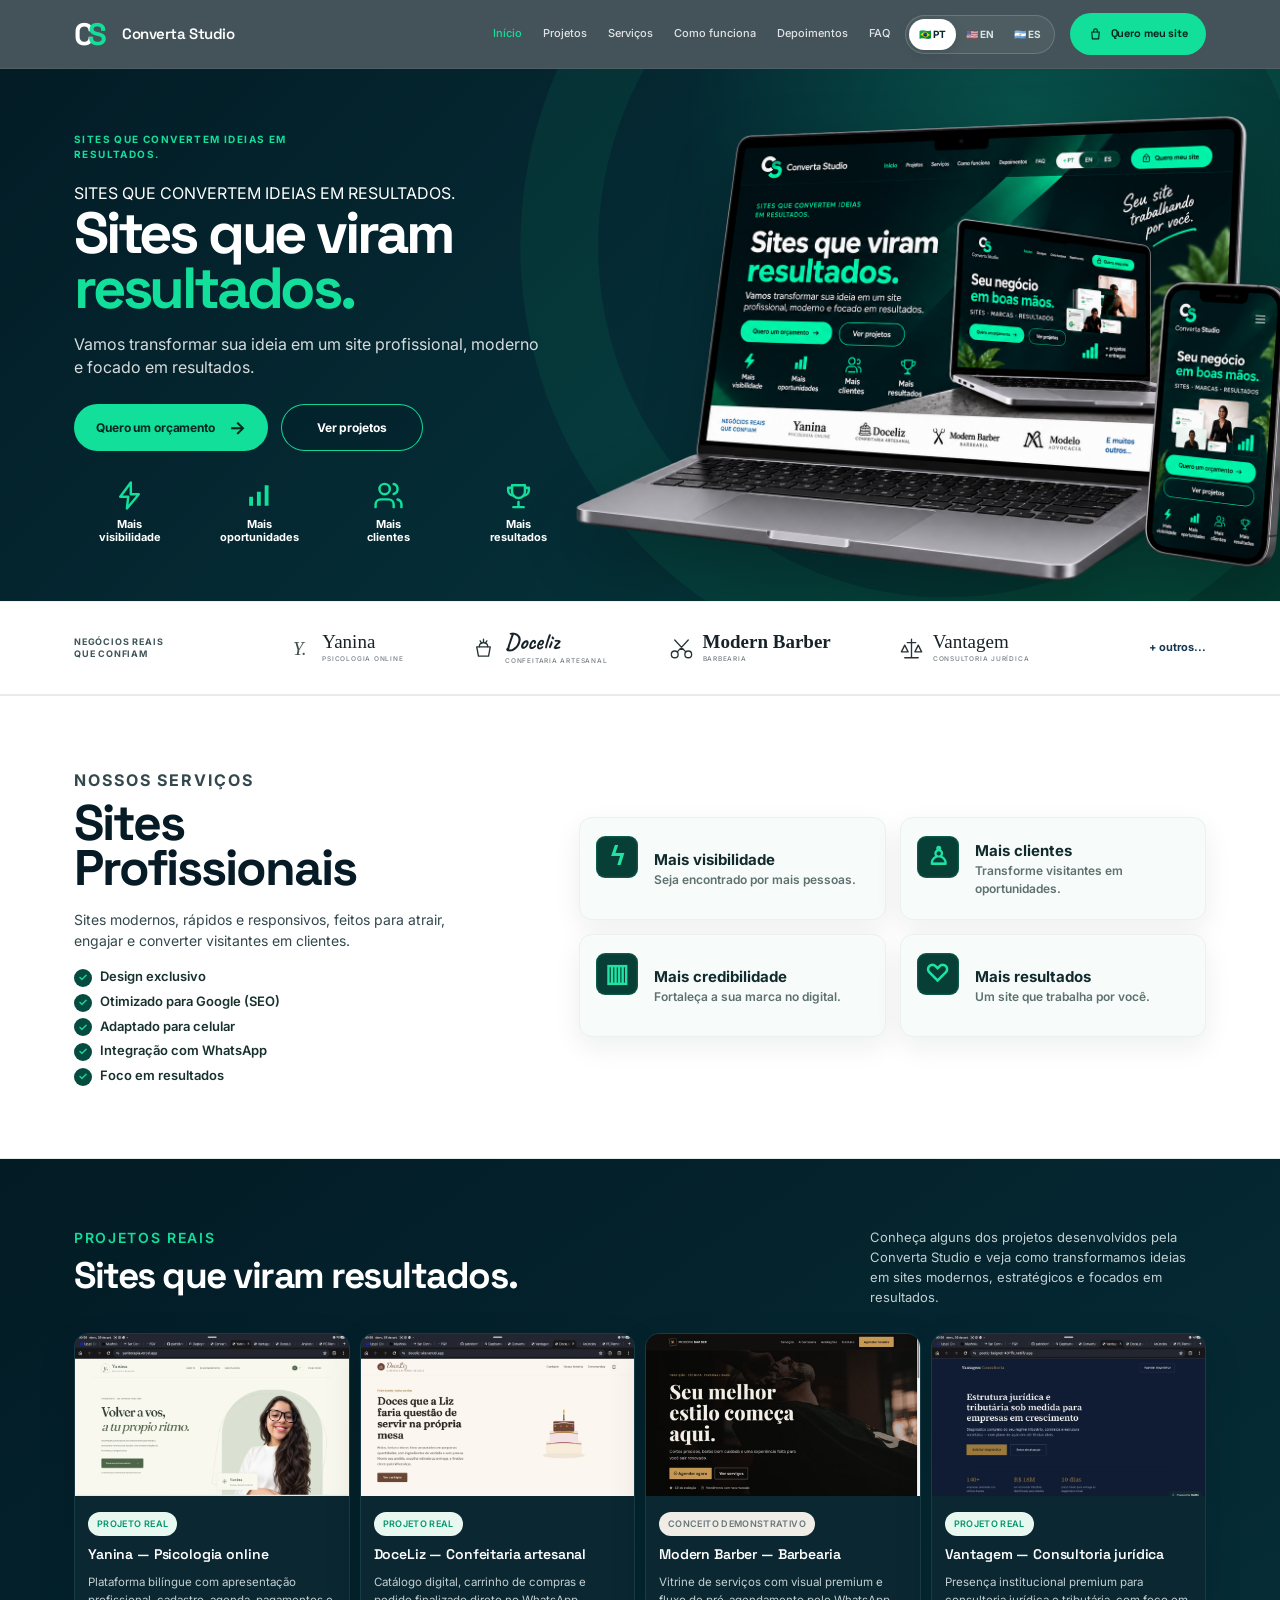
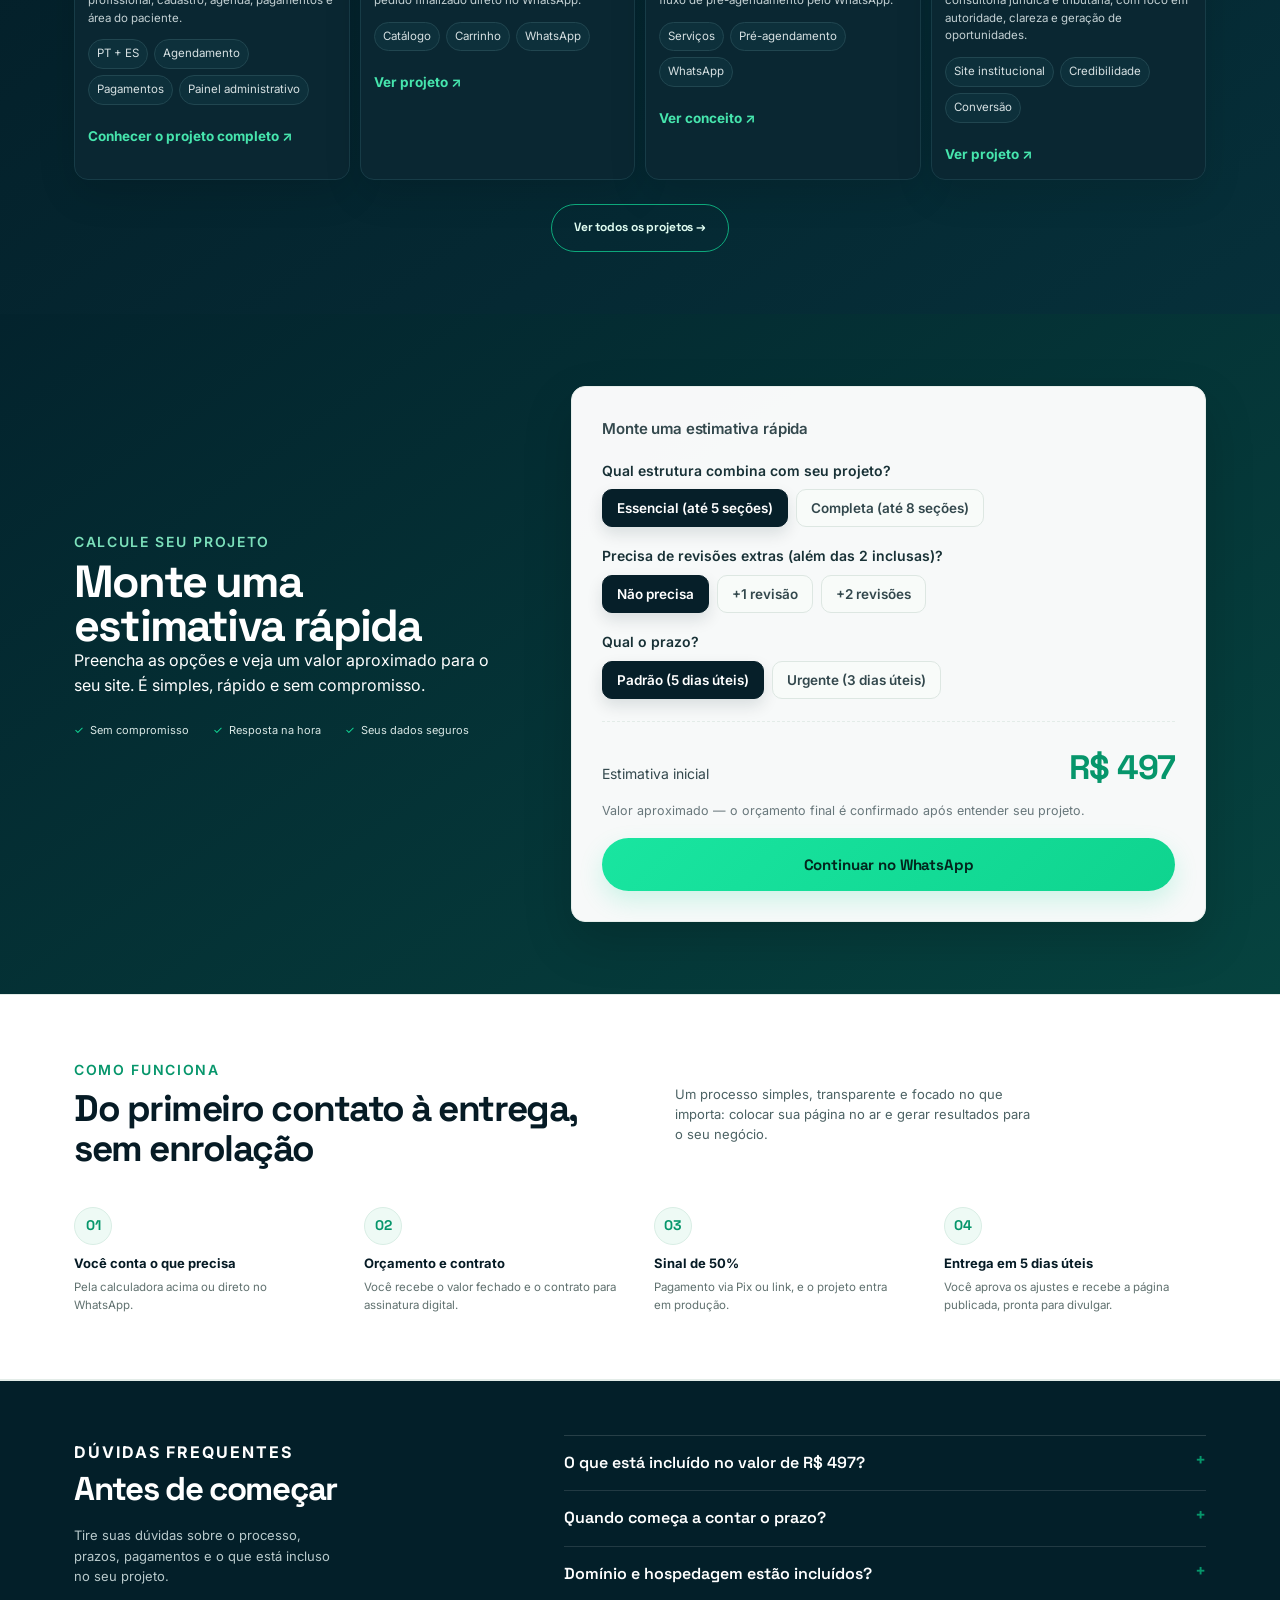
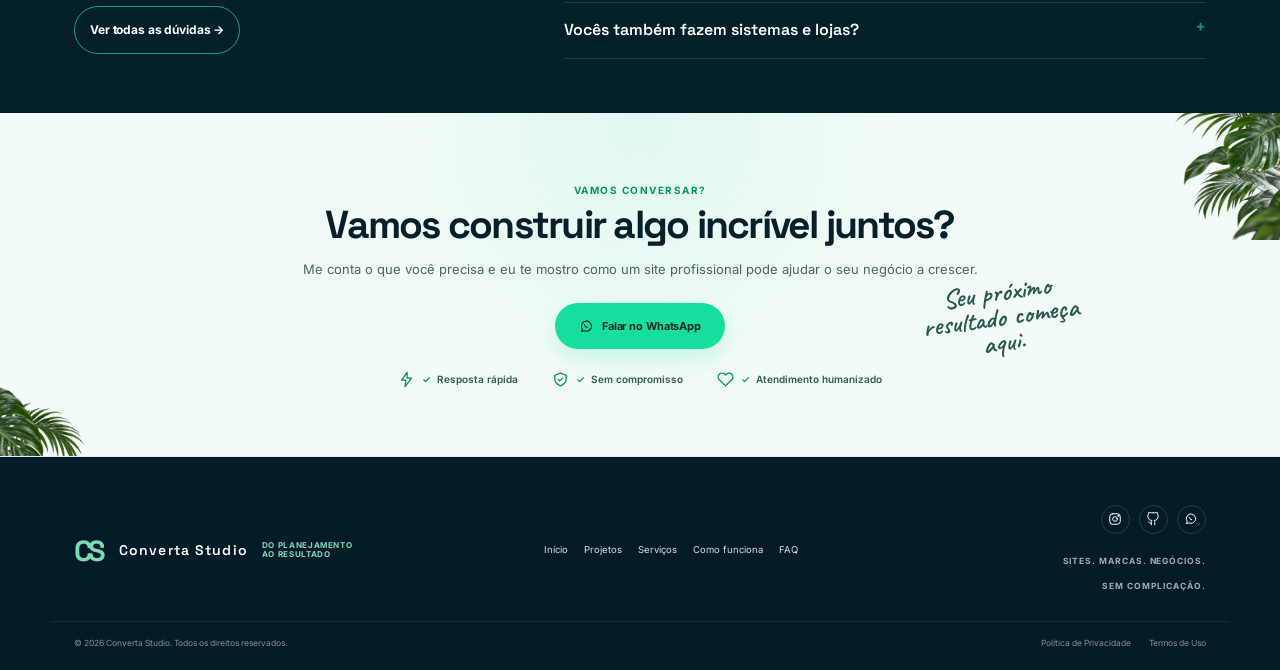
==== index.html @ b1483033 "i18n: add translation hooks across all landing page sections" ====
<!DOCTYPE html>
<html lang="pt-BR">
<head>
<meta charset="UTF-8">
<meta name="viewport" content="width=device-width, initial-scale=1.0">
<title>Converta Studio — Landing pages sob medida</title>
<meta name="description" content="Landing pages sob medida a partir de R$ 497. Sites, catálogos, agendamentos e sistemas web desenvolvidos pela ConvertaStudio.">
<meta property="og:title" content="ConvertaStudio — páginas que transformam visitas em oportunidades">
<meta property="og:description" content="Landing pages prontas em até 5 dias úteis, com preço transparente e atendimento direto.">
<meta property="og:type" content="website">
<meta property="og:url" content="https://convertastudio.vercel.app/">
<meta property="og:image" content="https://convertastudio.vercel.app/img/yanina.jpg">
<meta name="theme-color" content="#061923">
<link rel="preconnect" href="https://fonts.googleapis.com">
<link href="https://fonts.googleapis.com/css2?family=Space+Grotesk:wght@500;600;700&family=Inter:wght@400;500;600&family=Caveat:wght@600;700&display=swap" rel="stylesheet">
<link rel="stylesheet" href="css/styles.css">
</head>
<body>

<header id="site-header">
  <div class="wrap nav">
    <a class="brand-logo" href="#inicio" aria-label="Converta Studio">
    <span class="brand-mark" aria-hidden="true"><span class="brand-c">C</span><span class="brand-s">S</span></span>
    <span class="brand-name">Converta Studio</span>
  </a>
    <div class="nav-right">
      <nav class="nav-links" aria-label="Navegação da página">
        <a href="#inicio" class="active" data-i18n="nav_home">Início</a>
        <a href="#portfolio" data-i18n="nav_work">Projetos</a>
        <a href="#servicos" data-i18n="nav_services">Serviços</a>
        <a href="#como-funciona" data-i18n="nav_process">Como funciona</a>
        <a href="#portfolio" data-i18n="nav_testimonials">Depoimentos</a>
        <a href="#faq" data-i18n="nav_faq">FAQ</a>
      </nav>
      <div class="lang-switch">
        <button type="button" class="lang-btn active" data-lang="pt">🇧🇷 PT</button>
        <button type="button" class="lang-btn" data-lang="en">🇺🇸 EN</button>
        <button type="button" class="lang-btn" data-lang="es">🇦🇷 ES</button>
      </div>
      <a href="#contato" class="nav-cta"><svg viewBox="0 0 24 24" aria-hidden="true"><path d="M6 8h12l-1 11H7L6 8Z"/><path d="M9 8V6a3 3 0 0 1 6 0v2"/></svg><span data-i18n="nav_site_cta">Quero meu site</span></a>
    </div>
  </div>
</header>

<section class="hero" id="inicio">
  <div class="wrap hero-grid">
    <div class="hero-copy">
      <p class="hero-kicker" data-i18n="hero_kicker">SITES QUE CONVERTEM IDEIAS EM RESULTADOS.</p>
      <h1 data-i18n="hero_h1">Sites que viram <span class="accent">resultados.</span></h1>
      <p class="lead" data-i18n="hero_lead">Vamos transformar sua ideia em um site profissional, moderno e focado em resultados.</p>
      <div class="hero-actions">
        <a href="#investimento" class="btn hero-primary"><span data-i18n="hero_primary">Quero um orçamento</span><span class="btn-arrow">→</span></a>
        <a href="#portfolio" class="btn hero-secondary" data-i18n="hero_secondary">Ver projetos</a>
      </div>
      <div class="trust">
        <div class="hero-benefit">
          <svg viewBox="0 0 24 24" aria-hidden="true"><path d="M13 2 4.8 13H11l-1 9L19.2 11H13l0-9Z"/></svg>
          <span data-i18n="hero_benefit1">Mais<br>visibilidade</span>
        </div>
        <div class="hero-benefit">
          <svg viewBox="0 0 24 24" aria-hidden="true"><path d="M4 20V13h3v7H4Zm6 0V9h3v11h-3Zm6 0V4h3v16h-3Z"/></svg>
          <span data-i18n="hero_benefit2">Mais<br>oportunidades</span>
        </div>
        <div class="hero-benefit">
          <svg viewBox="0 0 24 24" aria-hidden="true"><path d="M16 21v-2a4 4 0 0 0-4-4H6a4 4 0 0 0-4 4v2"/><circle cx="9" cy="7" r="4"/><path d="M22 21v-2a4 4 0 0 0-3-3.87M16 3.13a4 4 0 0 1 0 7.75"/></svg>
          <span data-i18n="hero_benefit3">Mais<br>clientes</span>
        </div>
        <div class="hero-benefit">
          <svg viewBox="0 0 24 24" aria-hidden="true"><path d="M8 21h8M12 17v4M7 4h10v5a5 5 0 0 1-10 0V4Z"/><path d="M7 6H4v2a4 4 0 0 0 4 4M17 6h3v2a4 4 0 0 1-4 4"/></svg>
          <span data-i18n="hero_benefit4">Mais<br>resultados</span>
        </div>
      </div>
    </div>
    <div class="hero-showcase hero-asset-stage" aria-label="Converta Studio em diferentes dispositivos">
      <img class="hero-device-asset" src="img/converta-hero-laptop.webp" alt="Notebook exibindo o site da Converta Studio" width="1536" height="1024">
      <div class="hero-script">Seu site<br>trabalhando<br>por você.</div>
    </div>
  </div>
</section>
<div class="client-strip" aria-label="Negócios reais que confiam">
  <div class="wrap">
    <div class="client-intro" data-i18n="clients_intro">NEGÓCIOS REAIS<br>QUE CONFIAM</div>

    <div class="client-brand client-yanina">
      <span class="client-icon yanina-icon">Y.</span>
      <span class="client-copy"><strong>Yanina</strong><small data-i18n="client_yanina_sub">PSICOLOGIA ONLINE</small></span>
    </div>

    <div class="client-brand client-doceliz">
      <svg class="client-svg" viewBox="0 0 32 32" aria-hidden="true">
        <path d="M8 14h16l-2 11H10L8 14Z"/>
        <path d="M11 14c0-3 2-5 5-5s5 2 5 5"/>
        <path d="M16 5v4M12 7l2 3M20 7l-2 3"/>
      </svg>
      <span class="client-copy"><strong>Doceliz</strong><small data-i18n="client_doceliz_sub">CONFEITARIA ARTESANAL</small></span>
    </div>

    <div class="client-brand client-barber">
      <svg class="client-svg scissors" viewBox="0 0 32 32" aria-hidden="true">
        <circle cx="8" cy="23" r="4"/><circle cx="24" cy="23" r="4"/>
        <path d="M11 20 24 6M21 20 8 6M14 17l4 0"/>
      </svg>
      <span class="client-copy"><strong>Modern Barber</strong><small data-i18n="client_barber_sub">BARBEARIA</small></span>
    </div>

    <div class="client-brand client-vantagem">
      <svg class="client-svg" viewBox="0 0 32 32" aria-hidden="true">
        <path d="M16 5v22M8 27h16M11 9h10M8 12l-4 8h8l-4-8Zm16 0-4 8h8l-4-8Z"/>
      </svg>
      <span class="client-copy"><strong>Vantagem</strong><small data-i18n="client_vantagem_sub">CONSULTORIA JURÍDICA</small></span>
    </div>

    <div class="client-more" data-i18n="clients_more">+ outros...</div>
  </div>
</div>

<section class="solutions" id="servicos">
  <div class="wrap solutions-grid">
    <div class="services-copy">
      <p class="kicker" data-i18n="services_kicker">NOSSOS SERVIÇOS</p>
      <h2 data-i18n="services_h2">Sites<br>Profissionais</h2>
      <p data-i18n="services_intro">Sites modernos, rápidos e responsivos, feitos para atrair, engajar e converter visitantes em clientes.</p>
      <ul class="service-checks">
        <li data-i18n="service_check1">Design exclusivo</li><li data-i18n="service_check2">Otimizado para Google (SEO)</li><li data-i18n="service_check3">Adaptado para celular</li><li data-i18n="service_check4">Integração com WhatsApp</li><li data-i18n="service_check5">Foco em resultados</li>
      </ul>
    </div>
    <div class="solution-items">
      <div class="solution-item"><span class="benefit-icon">ϟ</span><span class="benefit-title" data-i18n="benefit1_title">Mais visibilidade</span><span class="benefit-desc" data-i18n="benefit1_desc">Seja encontrado por mais pessoas.</span></div>
      <div class="solution-item"><span class="benefit-icon">♙</span><span class="benefit-title" data-i18n="benefit2_title">Mais clientes</span><span class="benefit-desc" data-i18n="benefit2_desc">Transforme visitantes em oportunidades.</span></div>
      <div class="solution-item"><span class="benefit-icon">▥</span><span class="benefit-title" data-i18n="benefit3_title">Mais credibilidade</span><span class="benefit-desc" data-i18n="benefit3_desc">Fortaleça a sua marca no digital.</span></div>
      <div class="solution-item"><span class="benefit-icon">♡</span><span class="benefit-title" data-i18n="benefit4_title">Mais resultados</span><span class="benefit-desc" data-i18n="benefit4_desc">Um site que trabalha por você.</span></div>
    </div>
  </div>
</section>
<section class="portfolio" id="portfolio">
  <div class="wrap">
    <div class="section-head portfolio-head">
      <div><p class="kicker" data-i18n="portfolio_kicker">PROJETOS REAIS</p><h2 data-i18n="portfolio_h2">Sites que viram resultados.</h2></div>
      <p data-i18n="portfolio_intro">Conheça alguns dos projetos desenvolvidos pela Converta Studio e veja como transformamos ideias em sites modernos, estratégicos e focados em resultados.</p>
    </div>
    <div class="port-grid">
      <article class="port-card featured">
        <a href="https://yaniterapia.vercel.app" target="_blank" rel="noopener" class="port-preview" data-track="portfolio-yanina"><img src="img/project-yanina.webp" alt="Página inicial do projeto Yanina Psicologia" width="880" height="550"></a>
        <div class="port-body">
          <span class="port-tag tag-real" data-i18n="tag_real">Projeto real</span>
          <h3 data-i18n="yanina_title">Yanina — Psicologia online</h3>
          <p data-i18n="yanina_desc">Plataforma bilíngue com apresentação profissional, cadastro, agenda, pagamentos e área do paciente.</p>
          <div class="feature-list"><span>PT + ES</span><span data-i18n="feat_schedule">Agendamento</span><span data-i18n="feat_payment">Pagamentos</span><span data-i18n="feat_dashboard">Painel administrativo</span></div>
          <a href="https://yaniterapia.vercel.app" class="port-link" target="_blank" rel="noopener" data-i18n="yanina_link" data-track="portfolio-yanina">Conhecer o projeto completo ↗</a>
        </div>
      </article>

      <article class="port-card">
        <a href="https://doceliz-site.vercel.app" target="_blank" rel="noopener" class="port-preview" data-track="portfolio-doceliz"><img src="img/project-doceliz.webp" alt="Página inicial do projeto DoceLiz" width="880" height="550" loading="lazy"></a>
        <div class="port-body">
          <span class="port-tag tag-real" data-i18n="tag_real">Projeto real</span>
          <h3 data-i18n="doceliz_title">DoceLiz — Confeitaria artesanal</h3>
          <p data-i18n="doceliz_desc">Catálogo digital, carrinho de compras e pedido finalizado direto no WhatsApp.</p>
          <div class="feature-list"><span data-i18n="feat_catalog">Catálogo</span><span data-i18n="feat_cart">Carrinho</span><span>WhatsApp</span></div>
          <a href="https://doceliz-site.vercel.app" class="port-link" target="_blank" rel="noopener" data-i18n="doceliz_link" data-track="portfolio-doceliz">Ver projeto ↗</a>
        </div>
      </article>

      <article class="port-card">
        <a href="https://patrickmf97.github.io/modern-barber/" target="_blank" rel="noopener" class="port-preview" data-track="portfolio-barber"><img src="img/modern-barber.jpg" alt="Página inicial do conceito Modern Barber" width="880" height="550" loading="lazy"></a>
        <div class="port-body">
          <span class="port-tag tag-demo" data-i18n="tag_concept">Conceito demonstrativo</span>
          <h3 data-i18n="barber_title">Modern Barber — Barbearia</h3>
          <p data-i18n="barber_desc">Vitrine de serviços com visual premium e fluxo de pré-agendamento pelo WhatsApp.</p>
          <div class="feature-list"><span data-i18n="feat_services">Serviços</span><span data-i18n="feat_booking">Pré-agendamento</span><span>WhatsApp</span></div>
          <a href="https://patrickmf97.github.io/modern-barber/" class="port-link" target="_blank" rel="noopener" data-i18n="barber_link" data-track="portfolio-barber">Ver conceito ↗</a>
        </div>
      </article>
    <article class="port-card">
  <a href="https://poetic-beignet-407ffc.netlify.app" target="_blank" rel="noopener" class="port-preview" data-track="portfolio-vantagem"><img src="img/project-vantagem.webp" alt="Página inicial do projeto Vantagem Consultoria" width="1536" height="960" loading="lazy"></a>
  <div class="port-body"><span class="port-tag tag-real">Projeto real</span><h3 data-i18n="vantagem_project_title">Vantagem — Consultoria jurídica</h3><p data-i18n="vantagem_project_desc">Presença institucional premium para consultoria jurídica e tributária, com foco em autoridade, clareza e geração de oportunidades.</p><div class="feature-list"><span data-i18n="feat_institutional">Site institucional</span><span data-i18n="feat_credibility">Credibilidade</span><span data-i18n="feat_conversion">Conversão</span></div><a class="port-link" href="https://poetic-beignet-407ffc.netlify.app" target="_blank" rel="noopener" data-i18n="vantagem_project_link">Ver projeto ↗</a></div>
</article></div>
    <div class="portfolio-more">
      <a href="#contato" class="portfolio-more-btn" data-i18n="portfolio_more">Ver todos os projetos →</a>
    </div>
  </div>
</section>
<section class="pricing" id="investimento">
  <div class="wrap">
    <div class="section-head">
      <p class="kicker" data-i18n="calc_kicker">CALCULE SEU PROJETO</p>
      <h2 data-i18n="calc_section_h2">Monte uma estimativa rápida</h2>
      <p data-i18n="calc_section_intro">Preencha as opções e veja um valor aproximado para o seu site. É simples, rápido e sem compromisso.</p>
      <div class="calc-trust"><span data-i18n="calc_trust1">Sem compromisso</span><span data-i18n="calc_trust2">Resposta na hora</span><span data-i18n="calc_trust3">Seus dados seguros</span></div>
    </div>
    <div class="calc-card">
      <h3 data-i18n="calc_title">Monte uma estimativa rápida</h3>

      <div class="calc-row">
        <label data-i18n="calc_q1">Qual estrutura combina com seu projeto?</label>
        <div class="opts" data-group="sections">
          <button type="button" class="opt active" data-value="0" data-i18n="calc_opt1a">Essencial (até 5 seções)</button>
          <button type="button" class="opt" data-value="150" data-i18n="calc_opt1b">Completa (até 8 seções)</button>
        </div>
      </div>

      <div class="calc-row">
        <label data-i18n="calc_q2">Precisa de revisões extras (além das 2 inclusas)?</label>
        <div class="opts" data-group="revisions">
          <button type="button" class="opt active" data-value="0" data-i18n="calc_opt2a">Não precisa</button>
          <button type="button" class="opt" data-value="50" data-i18n="calc_opt2b">+1 revisão</button>
          <button type="button" class="opt" data-value="100" data-i18n="calc_opt2c">+2 revisões</button>
        </div>
      </div>

      <div class="calc-row">
        <label data-i18n="calc_q3">Qual o prazo?</label>
        <div class="opts" data-group="prazo">
          <button type="button" class="opt active" data-value="0" data-i18n="calc_opt3a">Padrão (5 dias úteis)</button>
          <button type="button" class="opt" data-value="150" data-i18n="calc_opt3b">Urgente (3 dias úteis)</button>
        </div>
      </div>

      <div class="calc-total">
        <span class="lbl" data-i18n="calc_total_label">Estimativa inicial</span>
        <span class="val" id="calc-value">R$ 497</span>
      </div>
      <p class="calc-note" data-i18n="calc_note">Valor aproximado — o orçamento final é confirmado após entender seu projeto.</p>
      <p class="fx-note" id="fx-note"><span class="fx-dot" id="fx-dot"></span><span id="fx-text"></span></p>

      <a href="#" id="calc-cta" class="btn-calc" data-i18n="calc_btn" target="_blank" rel="noopener">Continuar no WhatsApp</a>
    </div>
  </div>
</section>
<section class="process" id="como-funciona">
  <div class="wrap">
    <div class="section-head process-head">
      <div><p class="kicker" data-i18n="process_kicker">COMO FUNCIONA</p><h2 data-i18n="process_h2">Do primeiro contato à entrega, sem enrolação.</h2></div>
      <p data-i18n="process_intro">Um processo simples, transparente e focado no que importa: colocar sua página no ar e gerar resultados para o seu negócio.</p>
    </div>
    <div class="steps">
      <div class="step-card">
        <div class="step-num">01</div>
        <h4 data-i18n="step1_h">Você conta o que precisa</h4>
        <p data-i18n="step1_p">Pela calculadora acima ou direto no WhatsApp.</p>
      </div>
      <div class="step-card">
        <div class="step-num">02</div>
        <h4 data-i18n="step2_h">Orçamento e contrato</h4>
        <p data-i18n="step2_p">Você recebe o valor fechado e o contrato para assinatura digital.</p>
      </div>
      <div class="step-card">
        <div class="step-num">03</div>
        <h4 data-i18n="step3_h">Sinal de 50%</h4>
        <p data-i18n="step3_p">Pagamento via Pix ou link, e o projeto entra em produção.</p>
      </div>
      <div class="step-card">
        <div class="step-num">04</div>
        <h4 data-i18n="step4_h">Entrega em 5 dias úteis</h4>
        <p data-i18n="step4_p">Você aprova, ajusta o que precisar e recebe os arquivos finais.</p>
      </div>
    </div>
  </div>
</section>
<section class="faq" id="faq">
  <div class="wrap faq-grid">
    <div><p class="kicker" data-i18n="faq_kicker">DÚVIDAS FREQUENTES</p><h2 data-i18n="faq_title">Antes de começar</h2><p class="faq-intro" data-i18n="faq_intro">Tire suas dúvidas sobre o processo, prazos, pagamentos e o que está incluso no seu projeto.</p><a href="#contato" class="faq-more" data-i18n="faq_more">Ver todas as dúvidas →</a></div>
    <div class="faq-list">
      <details><summary data-i18n="faq_q1">O que está incluído no valor de R$ 497?</summary><p data-i18n="faq_a1">Uma landing page essencial com até 5 seções, design responsivo, publicação, duas rodadas de revisão e entrega em até 5 dias úteis.</p></details>
      <details><summary data-i18n="faq_q2">Quando começa a contar o prazo?</summary><p data-i18n="faq_a2">Depois da confirmação do sinal e do recebimento das informações, imagens e materiais necessários para produzir a página.</p></details>
      <details><summary data-i18n="faq_q3">Domínio e hospedagem estão incluídos?</summary><p data-i18n="faq_a3">A publicação em uma hospedagem compatível é alinhada no orçamento. Domínio próprio e serviços pagos de terceiros são contratados separadamente.</p></details>
      <details><summary data-i18n="faq_q4">Vocês também fazem sistemas e lojas?</summary><p data-i18n="faq_a4">Sim. Catálogos, agendamentos, áreas de cliente, pagamentos e sistemas recebem escopo, prazo e orçamento próprios.</p></details>
    </div>
  </div>
</section>












<section class="cta-final" id="contato"><img class="cta-leaf cta-leaf-left" src="img/folhagem-esquerda.webp" alt="" aria-hidden="true"><img class="cta-leaf cta-leaf-right" src="img/folhagem-direita.webp" alt="" aria-hidden="true"><i class="organic-leaf one"></i><i class="organic-leaf two"></i>
  <div class="wrap">
    <p class="cta-kicker" data-i18n="cta_kicker">VAMOS CONVERSAR?</p><h2 data-i18n="cta_h2">Vamos construir algo incrível juntos?</h2><p data-i18n="cta_p">Me conta o que você precisa e eu te mostro como um site profissional pode ajudar o seu negócio a crescer.</p>
    <a href="#" id="cta-final-link" class="btn-final" target="_blank" rel="noopener">
      <svg viewBox="0 0 24 24" aria-hidden="true"><path d="M20 11.5a8 8 0 0 1-11.7 7.1L4 20l1.4-4.1A8 8 0 1 1 20 11.5Z"/><path d="M8.8 8.7c.2 2.1 2.4 4.3 4.5 4.5"/></svg>
      <span data-i18n="cta_btn">Falar no WhatsApp</span>
    </a>
    <div class="cta-trust">
      <div class="cta-proof"><svg viewBox="0 0 24 24" aria-hidden="true"><path d="M13 2 5 13h6l-1 9 9-12h-6V2Z"/></svg><span data-i18n="cta_proof1">Resposta rápida</span></div>
      <div class="cta-proof"><svg viewBox="0 0 24 24" aria-hidden="true"><path d="M12 3 20 6v5c0 5-3.5 8.3-8 10-4.5-1.7-8-5-8-10V6l8-3Z"/><path d="m9 12 2 2 4-4"/></svg><span data-i18n="cta_proof2">Sem compromisso</span></div>
      <div class="cta-proof"><svg viewBox="0 0 24 24" aria-hidden="true"><path d="M20.8 4.6a5.5 5.5 0 0 0-7.8 0L12 5.6l-1-1a5.5 5.5 0 0 0-7.8 7.8L12 21l8.8-8.6a5.5 5.5 0 0 0 0-7.8Z"/></svg><span data-i18n="cta_proof3">Atendimento humanizado</span></div>
    </div>
    <div class="cta-script" data-i18n="cta_script">Seu próximo<br>resultado começa<br>aqui.</div>
  </div>
</section>

<footer>
  <div class="wrap footer-main">
    <div class="footer-brand">
      <a class="footer-brand-lockup" href="#inicio" aria-label="Converta Studio">
        <span class="brand-mark" aria-hidden="true"><span class="brand-c">C</span><span class="brand-s">S</span></span>
        <span class="brand-name">Converta Studio</span>
      </a>
      <span class="footer-brand-tag" data-i18n="footer_tag">DO PLANEJAMENTO<br>AO RESULTADO</span>
    </div>

    <nav class="footer-nav" aria-label="Navegação do rodapé">
      <a href="#inicio" data-i18n="nav_home">Início</a><a href="#portfolio" data-i18n="nav_work">Projetos</a><a href="#servicos" data-i18n="nav_services">Serviços</a><a href="#como-funciona" data-i18n="nav_process">Como funciona</a><a href="#faq" data-i18n="nav_faq">FAQ</a>
    </nav>

    <div class="footer-right">
      <div class="footer-social">
        <a href="https://www.instagram.com/convertastudio.rj/" target="_blank" rel="noopener" aria-label="Instagram da Converta Studio">
          <svg viewBox="0 0 24 24" aria-hidden="true"><rect x="3" y="3" width="18" height="18" rx="5"/><circle cx="12" cy="12" r="4"/><circle cx="17.5" cy="6.5" r="1"/></svg>
        </a>
        <a href="https://github.com/patrickmf97" target="_blank" rel="noopener" aria-label="GitHub">
          <svg viewBox="0 0 24 24" aria-hidden="true"><path d="M15 22v-4a4.8 4.8 0 0 0-1-3.5c3.3-.4 6.8-1.6 6.8-7.4A5.8 5.8 0 0 0 19.3 3 5.4 5.4 0 0 0 19.1.1S17.9-.3 15 1.6a13.4 13.4 0 0 0-6 0C6.1-.3 4.9.1 4.9.1A5.4 5.4 0 0 0 4.7 3a5.8 5.8 0 0 0-1.5 4.1c0 5.8 3.5 7 6.8 7.4A4.8 4.8 0 0 0 9 18v4"/><path d="M9 19c-3 .9-3-1.5-4.2-2"/></svg>
        </a>
        <a href="https://wa.me/5521988761259" target="_blank" rel="noopener" aria-label="WhatsApp">
          <svg viewBox="0 0 24 24" aria-hidden="true"><path d="M20 11.5a8 8 0 0 1-11.7 7.1L4 20l1.4-4.1A8 8 0 1 1 20 11.5Z"/><path d="M8.8 8.7c.2 2.1 2.4 4.3 4.5 4.5"/></svg>
        </a>
      </div>
      <strong data-i18n="footer_tagline">SITES. MARCAS. NEGÓCIOS.<br>SEM COMPLICAÇÃO.</strong>
    </div>
  </div>

  <div class="wrap footer-bottom">
    <span data-i18n="footer_copy">© 2026 Converta Studio. Todos os direitos reservados.</span>
    <span><a href="privacidade.html" data-i18n="footer_privacy">Política de Privacidade</a> <a href="termos.html" data-i18n="footer_terms">Termos de Uso</a></span>
  </div>
</footer>

<script src="js/main.js"></script>

</body>
</html>
---- css/styles.css ----
:root{
    --ink:#061923;
    --ink-soft:#33434A;
    --slate:#666E77;
    --paper:#F7F8F4;
    --panel:#FFFFFF;
    --line:#E4E1D8;
    --green:#11D28B;
    --green-deep:#079968;
    --green-tint:#E4F6EE;
  }
  *{box-sizing:border-box; margin:0; padding:0;}
  html{ scroll-behavior:smooth; }
  body{ font-family:'Inter', sans-serif; color:var(--ink); background:var(--paper); line-height:1.55; -webkit-font-smoothing:antialiased; }
  h1,h2,h3{ font-family:'Space Grotesk', sans-serif; font-weight:600; letter-spacing:-0.01em; color:var(--ink); }
  a{ color:inherit; }
  .wrap{ max-width:1120px; margin:0 auto; padding:0 24px; }
  button{ font-family:inherit; cursor:pointer; border:none; }

  header{ padding:18px 0; position:sticky; top:0; z-index:50; background:rgba(5,24,34,0.88); color:#fff; backdrop-filter:blur(10px); -webkit-backdrop-filter:blur(10px); border-bottom:1px solid transparent; transition:border-color .2s; }
  header.scrolled{ border-bottom-color:var(--line); }
  .nav{ display:flex; justify-content:space-between; align-items:center; gap:16px; }
  .nav-right{ display:flex; align-items:center; gap:14px; }
  .nav-links{ display:flex; align-items:center; gap:18px; }
  .nav-links a{ color:#D6E1E3; font-size:13.5px; font-weight:500; text-decoration:none; }
  .nav-links a:hover{ color:var(--green); }
  .lang-switch{ display:flex; background:rgba(255,255,255,.1); border:1px solid rgba(255,255,255,.2); border-radius:100px; padding:3px; gap:2px; }
  .lang-btn{ background:transparent; padding:6px 11px; border-radius:100px; font-size:12.5px; font-weight:600; color:#DDE8E9; }
  .lang-btn.active{ background:#fff; color:var(--ink); }
  .nav-cta{ background:var(--green); color:#04130F; padding:11px 20px; border-radius:6px; text-decoration:none; font-size:14px; font-weight:500; white-space:nowrap; }

  /* HERO */
  .hero{ padding:76px 0 96px; background:radial-gradient(circle at 85% 15%,rgba(17,210,139,.16),transparent 34%),linear-gradient(145deg,#04141D 0%,#082634 55%,#041820 100%); color:#fff; position:relative; overflow:hidden; }
  .hero-grid{ display:grid; grid-template-columns:1fr 1fr; gap:52px; align-items:start; }
  .hero h1{ font-size:56px; line-height:1.02; color:#fff; letter-spacing:-.045em; max-width:12ch; }
  .hero h1 .accent{ color:var(--green); }
  .hero p.lead{ margin-top:24px; font-size:18px; color:#C4D2D5; max-width:46ch; }
  .badges{ margin-top:28px; display:flex; gap:10px; flex-wrap:wrap; }
  .badge{ font-size:13px; color:#DDE8E9; background:rgba(255,255,255,.06); border:1px solid rgba(255,255,255,.14); padding:7px 14px; border-radius:100px; }

  .calc-card{ background:rgba(255,255,255,.97); border:1px solid rgba(255,255,255,.35); border-radius:14px; padding:28px; box-shadow:0 20px 44px -28px rgba(20,23,26,0.25); }
  .calc-card h3{ font-size:15px; text-transform:none; color:var(--ink-soft); font-weight:500; margin-bottom:20px; font-family:'Inter'; }
  .calc-row{ margin-bottom:20px; }
  .calc-row label{ display:block; font-size:14px; font-weight:500; margin-bottom:8px; }
  .opts{ display:flex; gap:8px; flex-wrap:wrap; }
  .opt{ border:1px solid var(--line); background:var(--paper); padding:9px 14px; border-radius:8px; font-size:13.5px; color:var(--ink-soft); transition:all .15s; }
  .opt.active{ background:var(--ink); border-color:var(--ink); color:#fff; }
  .calc-total{ border-top:1px dashed var(--line); margin-top:22px; padding-top:20px; display:flex; justify-content:space-between; align-items:baseline; }
  .calc-total .lbl{ font-size:14px; color:var(--ink-soft); }
  .calc-total .val{ font-family:'Space Grotesk', sans-serif; font-size:32px; font-weight:700; color:var(--green-deep); }
  .calc-note{ font-size:12.5px; color:var(--slate); margin-top:6px; }
  .fx-note{ font-size:12px; color:var(--green-deep); margin-top:4px; display:none; align-items:center; gap:6px; }
  .fx-note.show{ display:flex; }
  .fx-dot{ width:6px; height:6px; border-radius:50%; background:var(--green); flex-shrink:0; }
  .fx-dot.stale{ background:#C9A227; }
  .btn-calc{ width:100%; margin-top:20px; background:var(--green); color:#fff; padding:15px; border-radius:8px; font-size:15px; font-weight:600; text-align:center; display:block; text-decoration:none; }
  .btn-calc:hover{ background:var(--green-deep); }

  /* Process */
  .process{ padding:80px 0; background:var(--panel); border-top:1px solid var(--line); border-bottom:1px solid var(--line); }
  .section-head{ max-width:60ch; margin-bottom:38px; }
  .section-head p.kicker{ color:var(--green-deep); font-weight:600; font-size:14px; margin-bottom:8px; }
  .section-head h2{ font-size:42px; line-height:1.08; letter-spacing:-.035em; }
  .steps{ display:grid; grid-template-columns:repeat(4,1fr); gap:24px; }
  .step-num{ font-family:'Space Grotesk', sans-serif; font-size:14px; color:var(--green-deep); font-weight:700; margin-bottom:10px; }
  .step-card h4{ font-size:16px; margin-bottom:8px; }
  .step-card p{ font-size:14px; color:var(--ink-soft); }

  /* Portfolio */
  .portfolio{ padding:88px 0; background:linear-gradient(145deg,#04141D,#072330); color:#fff; } .portfolio .section-head h2,.portfolio .port-card h3{color:#fff}.portfolio .section-head p.kicker{color:var(--green)} .portfolio .port-card{background:#0A2732;border-color:#173C47}.portfolio .port-card p{color:#C3D0D3}.portfolio .feature-list span{background:#0D303B;border-color:#214650;color:#D6E0E2}.portfolio .port-link{color:#46E5AD}.portfolio .examples-head h3{color:#fff}.portfolio .examples-head p{color:#AABBC0}.portfolio .example-card{background:#0A2732;border-color:#173C47}.portfolio .example-card strong{color:#fff}.portfolio .example-card a{color:#46E5AD}
  .port-grid{ display:grid; grid-template-columns:repeat(2,1fr); gap:18px; }
  .port-card{ background:var(--panel); border:1px solid var(--line); border-radius:14px; overflow:hidden; box-shadow:0 20px 48px rgba(0,0,0,.14); }
  .port-card.featured{ grid-column:auto; display:block; }
  .port-card.featured .port-preview{ height:190px; min-height:0; }
  .port-card.featured .port-body{ padding:22px; display:block; }
  .port-preview{ height:190px; overflow:hidden; display:block; }
  .port-preview img{ width:100%; height:100%; object-fit:cover; object-position:left top; display:block; transition:transform .3s; }
  .port-card:hover .port-preview img{ transform:scale(1.04); }
  .port-body{ padding:22px; }
  .port-tag{ font-size:12px; font-weight:600; text-transform:uppercase; letter-spacing:0.04em; margin-bottom:8px; display:inline-block; padding:4px 10px; border-radius:100px; }
  .tag-real{ background:var(--green-tint); color:var(--green-deep); }
  .tag-demo{ background:#EFEDE6; color:var(--slate); }
  .port-card h3{ font-size:18px; margin-bottom:8px; }
  .port-card p{ font-size:14px; color:var(--ink-soft); margin-bottom:12px; }
  .port-link{ font-size:13.5px; font-weight:600; color:var(--green-deep); text-decoration:none; }
  .feature-list{ display:flex; flex-wrap:wrap; gap:7px; margin:4px 0 18px; }
  .feature-list span{ font-size:11.5px; color:var(--ink-soft); background:var(--paper); border:1px solid var(--line); border-radius:100px; padding:5px 9px; }
  .examples-head{ margin-top:52px; margin-bottom:20px; display:flex; justify-content:space-between; align-items:end; gap:20px; }
  .examples-head h3{ font-size:21px; }
  .examples-head p{ font-size:13.5px; color:var(--slate); max-width:46ch; }
  .examples-grid{ display:grid; grid-template-columns:repeat(3,1fr); gap:16px; }
  .example-card{ background:var(--panel); border:1px solid var(--line); border-radius:10px; overflow:hidden; }
  .example-card img{ width:100%; height:112px; object-fit:cover; object-position:left top; display:block; }
  .example-card div{ padding:15px; }
  .example-card strong{ display:block; font-family:'Space Grotesk'; font-size:14px; margin-bottom:4px; }
  .example-card a{ font-size:12.5px; color:var(--green-deep); font-weight:600; text-decoration:none; }

  /* Custom solutions */
  .solutions{ padding:78px 0; background:var(--panel); border-top:1px solid var(--line); border-bottom:1px solid var(--line); }
  .solutions-grid{ display:grid; grid-template-columns:1.1fr 1fr; gap:60px; align-items:center; }
  .solutions h2{ font-size:30px; margin-bottom:14px; }
  .solutions p{ color:var(--ink-soft); }
  .solution-items{ display:grid; grid-template-columns:1fr 1fr; gap:12px; }
  .solution-item{ background:var(--paper); border:1px solid var(--line); border-radius:10px; padding:18px; font-size:13.5px; font-weight:600; }

  /* Pricing */
  .pricing{ padding:88px 0; background:var(--ink); color:#fff; }
  .pricing .section-head h2{ color:#fff; }
  .pricing .section-head p.kicker{ color:#7CE0BB; }
  .price-card{ background:#1D2126; border:1px solid #2C3238; border-radius:14px; padding:36px; max-width:420px; }
  .price-card .tag{ font-size:13px; color:#7CE0BB; font-weight:600; margin-bottom:14px; }
  .price-card .amount{ font-family:'Space Grotesk', sans-serif; font-size:44px; font-weight:700; }
  .price-card .amount span{ font-size:16px; color:#9AA3AC; font-weight:500; }
  .price-list{ margin:26px 0; list-style:none; }
  .price-list li{ padding:10px 0; border-top:1px solid #2C3238; font-size:14.5px; color:#C7CDD3; }
  .price-list li:first-child{ border-top:none; }
  .price-card .calc-note{ color:#9AA3AC; margin:0 0 12px; }
  .btn-price{ display:block; text-align:center; background:var(--green); color:#0B1210; padding:15px; border-radius:8px; text-decoration:none; font-weight:700; margin-top:8px; }
  .fx-note-dark{ font-size:12px; color:#7CE0BB; margin-top:14px; display:none; align-items:center; gap:6px; }
  .fx-note-dark.show{ display:flex; }

  /* Final CTA */
  .cta-final{ padding:110px 0; text-align:center; background:radial-gradient(circle at 50% 0,rgba(17,210,139,.13),transparent 45%),#F7F8F4; }
  .cta-final h2{ font-size:46px; line-height:1.05; letter-spacing:-.04em; max-width:22ch; margin:0 auto 14px; }
  .cta-final p{ color:var(--ink-soft); margin-bottom:28px; }
  .btn-final{ display:inline-block; background:var(--green); color:#fff; padding:16px 34px; border-radius:8px; text-decoration:none; font-weight:600; font-size:15.5px; }

  /* FAQ */
  .faq{ padding:88px 0; background:var(--panel); border-top:1px solid var(--line); }
  .faq-grid{ display:grid; grid-template-columns:.8fr 1.2fr; gap:70px; }
  .faq h2{ font-size:30px; }
  .faq-list{ border-top:1px solid var(--line); }
  details{ border-bottom:1px solid var(--line); padding:18px 0; }
  summary{ font-family:'Space Grotesk'; font-weight:600; cursor:pointer; list-style:none; display:flex; justify-content:space-between; gap:20px; }
  summary::after{ content:'+'; color:var(--green-deep); font-size:20px; line-height:1; }
  details[open] summary::after{ content:'–'; }
  details p{ color:var(--ink-soft); font-size:14px; padding-top:12px; max-width:68ch; }

  footer{ padding:34px 0; border-top:1px solid var(--line); }
  .footer-row{ display:flex; justify-content:space-between; font-size:13.5px; color:var(--slate); flex-wrap:wrap; gap:10px; }

  @media (max-width:860px){
    .hero-grid{ grid-template-columns:1fr; }
    .steps{ grid-template-columns:1fr 1fr; }
    .port-grid{ grid-template-columns:1fr; }
     .port-card.featured{ grid-column:auto; display:block; }
    .port-card.featured .port-preview{ height:210px; min-height:0; }
    .port-card.featured .port-body{ padding:22px; }
    .examples-grid{ grid-template-columns:1fr; }
    .example-card{ display:grid; grid-template-columns:130px 1fr; }
    .example-card img{ height:100%; min-height:100px; }
    .solutions-grid,.faq-grid{ grid-template-columns:1fr; gap:32px; }
    .nav-links{ display:none; }
    .hero h1{ font-size:42px; max-width:13ch; }
    .nav-cta{ display:none; }
  }

/* === Converta Studio — consolidated premium layout === */
:root{
  --ink:#061b25;--ink-soft:#33484d;--slate:#68777b;--paper:#f7faf7;--panel:#fff;
  --line:#e3ece8;--green:#12df9a;--green-deep:#06966b;--green-tint:#e8f8f1;
}
body{background:#fff}
.wrap{max-width:1180px}
header{padding:0;background:rgba(3,25,34,.97);border-bottom:1px solid rgba(255,255,255,.07)}
header .wrap{min-height:64px}
.brand-logo{display:flex;align-items:center;width:154px;height:44px;overflow:hidden;text-decoration:none}
.brand-logo img{display:block;width:150px;height:40px;object-fit:contain}
.nav-links{gap:22px}.nav-links a{font-size:12px}
.nav-cta{border-radius:999px;font-weight:700;padding:10px 18px}

.hero{min-height:0;padding:54px 0 56px;background:radial-gradient(circle at 80% 10%,rgba(18,223,154,.20),transparent 30%),linear-gradient(135deg,#031c26 0%,#052d36 56%,#03382e 100%)}
.hero:after{content:"";position:absolute;right:-8%;top:-50%;width:55%;height:135%;border-radius:50%;border:78px solid rgba(17,210,139,.075);transform:rotate(30deg);pointer-events:none}
.hero-grid{grid-template-columns:.9fr 1.1fr;gap:14px;align-items:center;position:relative;z-index:1}
.hero-copy{padding-left:8px}.hero h1{font-size:56px;line-height:.95;max-width:9.5ch;letter-spacing:-.045em}
.hero p.lead{margin-top:20px;font-size:15px;max-width:38ch}.hero-actions{margin-top:25px}
.hero-asset-stage{min-height:405px;position:relative}.hero-device-asset{position:absolute;width:735px;max-width:none;right:-90px;top:50%;transform:translateY(-50%);display:block}
.hero-script{display:none}
.trust{max-width:480px;margin-top:26px;display:grid;grid-template-columns:repeat(4,1fr);gap:12px}
.trust .badge{position:relative;padding:35px 0 0!important;margin:0!important;text-align:center;border:0;background:transparent;color:#fff;font-size:11px}
.trust .badge:before{position:absolute;top:0;left:50%;transform:translateX(-50%);font-size:24px;color:var(--green)}
.trust .badge:nth-child(1):before{content:"⚡"}.trust .badge:nth-child(2):before{content:"▥"}.trust .badge:nth-child(3):before{content:"♙"}.trust .badge:nth-child(4):before{content:"♕"}

.client-strip .wrap{min-height:76px}
.solutions{padding:68px 0;background:#fff}.solutions-grid{grid-template-columns:.82fr 1.18fr;gap:70px;align-items:center}
.services-copy h2{font-size:48px;line-height:.9;margin:8px 0 18px}.services-copy>p:not(.kicker){font-size:14px;max-width:43ch}
.service-checks{list-style:none;margin-top:15px;display:grid;gap:5px}.service-checks li{font-size:13px;font-weight:600;color:#17312e}
.service-checks li:before{content:"✓";display:inline-grid;place-items:center;width:18px;height:18px;border-radius:50%;margin-right:8px;background:#064b40;color:#20dda1;font-size:11px}
.solution-items{grid-template-columns:repeat(2,1fr);gap:14px}.solution-item{position:relative;min-height:94px;border-radius:13px;padding:20px 15px 16px 72px;background:#f7fbf9;box-shadow:0 13px 32px rgba(4,42,45,.055)}
.benefit-icon{position:absolute;left:16px;top:18px;width:42px;height:42px;border-radius:9px;background:#073f36;color:#22e2a3;display:grid;place-items:center;font-size:25px}.benefit-title{font-size:14px}.benefit-desc{font-size:11px}

.portfolio{padding:64px 0 68px;background:linear-gradient(145deg,#031b25,#06303a)}
.portfolio .section-head{display:grid;grid-template-columns:1fr 1fr;align-items:start;max-width:none;margin-bottom:26px}.portfolio .section-head h2{font-size:34px}.portfolio .section-head>p:last-child{max-width:42ch;justify-self:end}
.port-grid{grid-template-columns:repeat(4,minmax(0,1fr));gap:10px}.port-card{min-width:0}.port-preview,.port-card.featured .port-preview{height:145px}.port-body,.port-card.featured .port-body{padding:13px}.port-card h3{font-size:14px}.port-card p{font-size:12px}

.pricing{padding:68px 0;background:linear-gradient(145deg,#03232d,#06433f)}.pricing>.wrap{display:grid;grid-template-columns:.72fr 1.28fr;gap:60px;align-items:center}.pricing .section-head{padding-top:0}.pricing .section-head h2{font-size:43px;line-height:.98}.calc-card{max-width:680px;justify-self:end;width:100%;padding:28px;border-radius:14px}

.process{padding:60px 0;background:#fff}.process .section-head{display:grid;grid-template-columns:1fr 1fr;gap:90px;align-items:start;max-width:none}.process .section-head h2{font-size:35px}.process .section-head>p:last-child{max-width:45ch}.steps{margin-top:34px;grid-template-columns:repeat(4,1fr);gap:35px}
.faq{padding:50px 0;background:#031f29;color:#fff}.faq h2,.faq summary{color:#fff}.faq details{border-color:rgba(255,255,255,.12)}.faq details p{color:#c7d4d5}
.cta-final{padding:70px 0;min-height:290px;position:relative;overflow:hidden}.cta-final h2{font-size:37px}.cta-leaf-left{left:-80px;bottom:-100px;width:330px}.cta-leaf-right{right:-70px;top:-75px;width:330px}
footer{padding:40px 0;background:#031b25;color:#fff}.footer-row{min-height:100px;align-items:center}

@media(max-width:1050px){.hero h1{font-size:52px}.hero-device-asset{width:680px;right:-135px}.solutions-grid,.pricing>.wrap{gap:38px}}
@media(max-width:860px){
  header .wrap{min-height:58px}.brand-logo{width:132px}.brand-logo img{width:128px}
  .hero{padding:45px 0}.hero-grid,.solutions-grid,.pricing>.wrap,.process .section-head{grid-template-columns:1fr}.hero-copy{padding-left:0}.hero h1{font-size:44px}.hero-asset-stage{min-height:330px}.hero-device-asset{position:relative;width:118%;right:auto;top:auto;transform:none;margin-left:-9%}
  .trust{grid-template-columns:repeat(2,1fr)}.solution-items{grid-template-columns:1fr}.services-copy h2,.pricing .section-head h2{font-size:38px}.port-grid{grid-template-columns:1fr}.calc-card{justify-self:stretch}.steps{grid-template-columns:1fr 1fr}.portfolio .section-head{grid-template-columns:1fr;gap:16px}.portfolio .section-head>p:last-child{justify-self:start}
}
@media(max-width:560px){.wrap{padding:0 18px}.hero h1{font-size:40px}.hero-asset-stage{min-height:250px}.steps{grid-template-columns:1fr}.faq-grid{grid-template-columns:1fr}.lang-btn{padding:5px 7px;font-size:11px}}

/* === Reference fidelity correction === */
.hero-device-asset{width:660px;right:-34px;object-fit:contain}
.hero-asset-stage{overflow:visible}
.client-strip{background:#fff;border-bottom:1px solid var(--line)}
.client-strip .wrap{display:grid;grid-template-columns:1.15fr repeat(5,1fr);align-items:center;gap:24px;font-size:11px;color:#20353a}
.client-strip b{font-family:Georgia,serif;font-size:18px;text-align:center;font-weight:500}.client-strip small{display:block;font-family:Inter,sans-serif;font-size:7px;letter-spacing:.12em;color:#7c8587;margin-top:2px}
.solutions{position:relative;overflow:hidden}
.solution-item{display:flex;flex-direction:column;justify-content:center}.benefit-title{font-weight:700;color:#102a2d}.benefit-desc{display:block;color:#526467;line-height:1.35;margin-top:2px}
.portfolio-head>div,.process-head>div{min-width:0}.portfolio-head>p,.process-head>p{font-size:13px;color:#c2d0d2;line-height:1.55}
.process-head>p{color:#4c6264}
.examples-head{margin-top:34px}.examples-grid{grid-template-columns:repeat(3,1fr)}
.calc-trust{display:flex;gap:24px;flex-wrap:wrap;margin-top:24px}.calc-trust span{font-size:11px;color:#d8e7e5}.calc-trust span:before{content:"✓";color:var(--green);margin-right:6px}
.faq-intro{color:#b8c9cb!important;font-size:13px;margin-top:10px;max-width:34ch}.faq-more{display:inline-block;margin-top:20px;border:1px solid var(--green);border-radius:999px;padding:8px 15px;color:#fff;text-decoration:none;font-size:12px}
.cta-kicker{color:var(--green-deep)!important;font-size:11px!important;font-weight:700;letter-spacing:.08em;margin-bottom:8px!important}.cta-final .wrap{position:relative;z-index:2}.cta-leaf{position:absolute;display:block;object-fit:contain;z-index:1}
@media(max-width:1050px){.hero-device-asset{width:610px;right:-45px}.client-strip .wrap{gap:12px}}
@media(max-width:860px){.hero-device-asset{width:108%;margin-left:-4%;right:auto}.client-strip .wrap{grid-template-columns:repeat(2,1fr);padding-top:16px;padding-bottom:16px}.client-strip .wrap>span{grid-column:1/-1}.examples-grid{grid-template-columns:1fr}}


/* === Final reference alignment === */
:root{--ink:#061b25;--ink-soft:#33484d;--slate:#68777b;--paper:#f7faf7;--panel:#fff;--line:#e3ece8;--green:#12df9a;--green-deep:#06966b;--green-tint:#e8f8f1}
.wrap{max-width:1180px;margin:0 auto;padding:0 24px}
header{padding:0;background:rgba(3,25,34,.98);border-bottom:1px solid rgba(255,255,255,.07)}
header .wrap{min-height:64px}.brand-logo{width:164px;height:44px;display:flex;align-items:center;overflow:visible}.brand-logo img{width:160px;height:42px;object-fit:contain;object-position:left center}
.nav{display:flex;align-items:center;justify-content:space-between}.nav-right{gap:14px}.nav-links{display:flex;gap:18px}.nav-links a{font-size:11px;color:#d8e4e4}.nav-cta{border-radius:999px;padding:10px 18px;font-size:12px;font-weight:700}

.hero{padding:48px 0 44px;min-height:520px}.hero-grid{grid-template-columns:.84fr 1.16fr;gap:20px}.hero h1{font-size:61px;line-height:.95}.hero p.lead{font-size:17px;line-height:1.45;max-width:37ch}
.hero-asset-stage{min-height:438px}.hero-device-asset{width:790px;right:-110px;top:51%;filter:drop-shadow(0 25px 32px rgba(0,0,0,.24))}
.hero-actions{margin-top:26px}.hero-primary,.hero-secondary{min-height:46px}.trust{margin-top:28px}
.client-strip{background:#fff;border-bottom:1px solid var(--line)}.client-strip .wrap{min-height:80px;display:grid;grid-template-columns:1.15fr repeat(5,1fr);align-items:center;gap:18px}
.client-strip .wrap>span{font-size:9px;letter-spacing:.09em;line-height:1.25}.client-strip b{font-family:Georgia,serif;font-size:19px;text-align:center;font-weight:500}.client-strip small{display:block;font-family:Inter,sans-serif;font-size:7px;letter-spacing:.12em;color:#7c8587;margin-top:2px}

.solutions{padding:72px 0}.solutions-grid{grid-template-columns:.82fr 1.18fr;gap:70px}.services-copy h2{font-size:50px}.services-copy>p:not(.kicker){font-size:14px}.solution-items{gap:14px}.solution-item{min-height:103px;padding:20px 16px 16px 74px}.benefit-title{font-size:15px}.benefit-desc{font-size:12px}

.portfolio{padding:68px 0 62px}.portfolio-head{margin-bottom:24px}.portfolio .section-head h2{font-size:37px}.port-grid{gap:10px}.port-preview,.port-card.featured .port-preview{height:162px}.port-body,.port-card.featured .port-body{padding:13px}.port-card h3{font-size:14px}.port-card p{font-size:11.5px}.portfolio-more{text-align:center;margin-top:24px}.portfolio-more-btn{display:inline-block;padding:10px 22px;border:1px solid var(--green);border-radius:999px;color:#dffcf1;text-decoration:none;font-size:12px}

.pricing{padding:72px 0}.pricing>.wrap{grid-template-columns:.82fr 1.18fr;gap:56px}.pricing .section-head h2{font-size:45px}.calc-card{max-width:660px;padding:30px}
.process{padding:64px 0}.process .section-head{gap:70px}.process .section-head h2{font-size:37px}.steps{gap:28px}.step-num{width:34px;height:34px;border-radius:50%;background:#ebfaf4;display:grid;place-items:center}.step-card h4{font-size:13px}.step-card p{font-size:11.5px}
.faq{padding:54px 0}.faq h2{font-size:33px}.faq-grid{gap:62px}.faq-list details{padding:15px 0}
.cta-final{padding:74px 0 68px;min-height:300px}.cta-final h2{font-size:39px}.cta-trust{display:flex;justify-content:center;gap:34px;margin-top:24px}.cta-trust span{font-size:11px;color:#315c55}.cta-trust span:before{content:"✓";color:var(--green-deep);margin-right:6px}.cta-script{position:absolute;right:8%;top:47%;font-family:cursive;font-size:24px;line-height:1.05;color:#073f36;transform:rotate(-8deg)}
.cta-leaf-left{left:-70px;bottom:-92px;width:320px}.cta-leaf-right{right:-55px;top:-70px;width:320px}

footer{padding:34px 0 18px;background:#031923;color:#dce7e7}.footer-main{display:grid;grid-template-columns:1fr 1.4fr 1fr;gap:28px;align-items:center}.footer-brand{display:flex;align-items:center;gap:12px}.footer-logo{width:120px;height:38px;object-fit:contain}.footer-brand span{font-size:8px;line-height:1.2;color:#7ed9b6;letter-spacing:.08em}.footer-nav{display:flex;justify-content:center;gap:18px}.footer-nav a{color:#dce7e7;text-decoration:none;font-size:10px}.footer-right{text-align:right}.footer-social{display:flex;justify-content:flex-end;gap:10px;margin-bottom:12px}.footer-social a{display:grid;place-items:center;width:28px;height:28px;border:1px solid rgba(255,255,255,.18);border-radius:50%;color:#fff;text-decoration:none;font-size:11px}.footer-right strong{font-size:9px;letter-spacing:.08em;color:#9fb0b2}.footer-bottom{display:flex;justify-content:space-between;border-top:1px solid rgba(255,255,255,.08);padding-top:16px;margin-top:22px;font-size:9px;color:#819396}.footer-bottom a{color:#819396}

@media(max-width:1050px){.hero-device-asset{width:700px;right:-115px}.nav-links{gap:12px}.nav-links a{font-size:10px}}
@media(max-width:860px){
  .nav-links{display:none}.brand-logo{width:138px}.brand-logo img{width:136px}.hero{min-height:0}.hero-grid,.solutions-grid,.pricing>.wrap,.process .section-head{grid-template-columns:1fr}.hero h1{font-size:44px}.hero-device-asset{position:relative;width:112%;right:auto;top:auto;transform:none;margin-left:-6%}.hero-asset-stage{min-height:330px}
  .client-strip .wrap{grid-template-columns:repeat(2,1fr);padding-top:14px;padding-bottom:14px}.client-strip .wrap>span{grid-column:1/-1}.solution-items{grid-template-columns:1fr}.port-grid{grid-template-columns:1fr}.cta-script{display:none}.footer-main{grid-template-columns:1fr;text-align:center}.footer-brand,.footer-nav,.footer-social{justify-content:center}.footer-right{text-align:center}.footer-bottom{flex-direction:column;align-items:center;gap:8px}
}


/* === Premium visual polish === */
:root{
  --radius-sm:10px;
  --radius-md:14px;
  --radius-lg:18px;
  --shadow-soft:0 10px 28px rgba(3,31,38,.07);
  --shadow-card:0 16px 42px rgba(3,31,38,.10);
}

/* Typography */
body{font-size:16px}
h1,h2,h3,.nav-links a,.nav-cta,.btn,.btn-final,.btn-calc,.portfolio-more-btn{
  font-family:'Space Grotesk',sans-serif;
}
.hero h1{font-weight:700;letter-spacing:-.055em}
.services-copy h2,.portfolio .section-head h2,.pricing .section-head h2,.process .section-head h2,.faq h2,.cta-final h2{
  font-weight:700;letter-spacing:-.04em;
}
.kicker,.cta-kicker{letter-spacing:.12em;text-transform:uppercase;font-weight:700}
.services-copy>p:not(.kicker),.portfolio-head>p,.pricing .section-head>p,.process-head>p,.faq-intro,.cta-final> .wrap > p:not(.cta-kicker){
  font-family:'Inter',sans-serif;
}

/* Buttons */
.hero-primary,.hero-secondary,.nav-cta,.btn-final,.btn-calc,.portfolio-more-btn,.faq-more{
  min-height:48px;
  display:inline-flex;
  align-items:center;
  justify-content:center;
  border-radius:999px;
  font-weight:700;
  letter-spacing:-.01em;
  transition:transform .2s ease,box-shadow .2s ease,background .2s ease,border-color .2s ease;
}
.hero-primary,.nav-cta,.btn-final,.btn-calc{
  background:linear-gradient(135deg,#19e5a0,#0fd48f);
  color:#03251d;
  box-shadow:0 10px 24px rgba(18,223,154,.18);
}
.hero-primary:hover,.nav-cta:hover,.btn-final:hover,.btn-calc:hover{transform:translateY(-1px);box-shadow:0 14px 30px rgba(18,223,154,.25)}
.hero-secondary,.portfolio-more-btn,.faq-more{
  border:1px solid rgba(18,223,154,.7);
  background:transparent;
}
.hero-secondary{color:#fff}
.hero-secondary:hover,.portfolio-more-btn:hover,.faq-more:hover{transform:translateY(-1px);border-color:var(--green);background:rgba(18,223,154,.06)}

/* Hero benefits */
.trust .badge{font-weight:600;line-height:1.25}
.trust .badge:before{
  width:40px;height:40px;display:grid;place-items:center;
  border-radius:12px;background:rgba(18,223,154,.08);
  border:1px solid rgba(18,223,154,.14);
  font-size:21px;
}

/* Services */
.solution-item{
  border:1px solid #eaf1ee;
  box-shadow:var(--shadow-soft);
  transition:transform .2s ease,box-shadow .2s ease,border-color .2s ease;
}
.solution-item:hover{transform:translateY(-2px);box-shadow:var(--shadow-card);border-color:#d9ebe4}
.benefit-icon{
  border:1px solid rgba(18,223,154,.18);
  box-shadow:inset 0 0 0 1px rgba(255,255,255,.03);
}
.benefit-title{font-weight:700;line-height:1.2}
.benefit-desc{line-height:1.5;color:#5e716e}

/* Portfolio */
.port-card{
  border-radius:14px;
  box-shadow:0 14px 38px rgba(0,0,0,.12);
  transition:transform .2s ease,border-color .2s ease,box-shadow .2s ease;
}
.port-card:hover{transform:translateY(-3px);border-color:rgba(18,223,154,.35);box-shadow:0 20px 48px rgba(0,0,0,.16)}
.port-preview img{transition:transform .35s ease}.port-card:hover .port-preview img{transform:scale(1.025)}
.port-tag{border-radius:999px;padding:5px 9px;font-size:9px;letter-spacing:.04em}
.feature-list{gap:6px}.feature-list span{border-radius:999px;padding:5px 8px}
.port-link{font-weight:700}

/* Calculator */
.calc-card{
  border:1px solid #e7eeeb;
  box-shadow:0 20px 50px rgba(0,0,0,.16);
}
.calc-card h3{font-weight:600}
.calc-row{margin-bottom:18px}
.calc-row label{font-weight:600;color:#183136}
.opt{
  min-height:38px;
  border-radius:10px;
  border-color:#dde7e2;
  background:#f8fbf9;
  font-weight:600;
}
.opt:hover{border-color:#b9d8cc}
.opt.active{background:#061f29;border-color:#061f29;color:#fff;box-shadow:0 7px 16px rgba(6,31,41,.12)}
.calc-total .val{font-size:34px;letter-spacing:-.03em}
.btn-calc{margin-top:18px}

/* Process */
.step-card{padding-right:10px}
.step-num{
  width:38px;height:38px;border-radius:50%;
  background:#eefaf5;border:1px solid #d9eee5;
  font-weight:700;
}
.step-card h4{font-weight:700;line-height:1.25}
.step-card p{color:#60716f}

/* FAQ */
.faq-list{border-top-color:rgba(255,255,255,.14)}
details{transition:background .2s ease}
summary{font-weight:600}
summary::after{font-size:18px}
details[open]{background:rgba(255,255,255,.02)}

/* CTA */
.cta-final .wrap{max-width:900px}
.cta-final h2{line-height:1.02;max-width:19ch}
.cta-final> .wrap > p:not(.cta-kicker){max-width:650px;margin-left:auto;margin-right:auto;line-height:1.55}
.cta-trust span{font-weight:600}
.cta-script{opacity:.9}

/* Footer */
.footer-nav a{transition:color .2s ease}.footer-nav a:hover{color:var(--green)}
.footer-social a{transition:transform .2s ease,border-color .2s ease,color .2s ease}
.footer-social a:hover{transform:translateY(-2px);border-color:var(--green);color:var(--green)}
.footer-right strong{line-height:1.45}

/* Fine spacing */
.solutions-grid,.pricing>.wrap,.process .section-head,.faq-grid{align-items:center}
.portfolio-head{align-items:end}
.client-strip b{line-height:1.05}
.client-strip small{line-height:1.15}
.service-checks li{line-height:1.4}

/* Responsive polish */
@media(max-width:860px){
  .hero-primary,.hero-secondary,.btn-final,.btn-calc,.portfolio-more-btn,.faq-more{min-height:46px}
  .solution-item{min-height:96px}
  .cta-trust{gap:16px;flex-wrap:wrap}
}

/* === Hero/Nav exact-match refinement === */
header{
  background:rgba(2,24,31,.74)!important;
  backdrop-filter:blur(14px) saturate(125%)!important;
  -webkit-backdrop-filter:blur(14px) saturate(125%)!important;
  border-bottom:1px solid rgba(255,255,255,.065)!important;
}
header .wrap{min-height:68px!important}

/* visible two-tone brand */
.brand-logo{
  width:auto!important;height:auto!important;overflow:visible!important;
  display:inline-flex!important;align-items:center!important;gap:10px!important;
  text-decoration:none!important;flex:0 0 auto!important;
}
.brand-mark{position:relative;display:inline-block;width:38px;height:34px;font-family:'Space Grotesk',sans-serif;font-weight:700;line-height:34px}
.brand-c,.brand-s{position:absolute;top:0;font-size:31px;letter-spacing:-.16em}
.brand-c{left:0;color:#fff}.brand-s{left:14px;color:var(--green)}
.brand-name{color:#fff;font-family:'Space Grotesk',sans-serif;font-size:15px;font-weight:600;letter-spacing:-.03em;white-space:nowrap}

.nav-right{gap:15px!important}
.nav-links{gap:21px!important}
.nav-links a{
  color:rgba(255,255,255,.84)!important;text-decoration:none!important;
  font-family:'Inter',sans-serif!important;font-size:11px!important;font-weight:500!important;
  transition:color .18s ease!important;white-space:nowrap!important;
}
.nav-links a:hover,.nav-links a.active{color:var(--green)!important}

.lang-switch{
  background:rgba(255,255,255,.055)!important;
  border:1px solid rgba(255,255,255,.16)!important;
  padding:3px!important;border-radius:999px!important;gap:0!important;
}
.lang-btn{
  min-width:42px!important;height:31px!important;padding:0 10px!important;
  border-radius:999px!important;color:#d7e5e3!important;
  font-size:10px!important;font-weight:700!important;
}
.lang-btn.active{background:#fff!important;color:#0a2828!important;box-shadow:0 3px 12px rgba(0,0,0,.12)!important}
.nav-cta{
  min-height:42px!important;padding:0 18px!important;gap:8px!important;
  background:var(--green)!important;color:#03281f!important;border:0!important;
  border-radius:999px!important;font-size:11px!important;font-weight:700!important;
  text-decoration:none!important;box-shadow:none!important;
}
.nav-cta svg{width:15px;height:15px;fill:none;stroke:currentColor;stroke-width:1.8;stroke-linecap:round;stroke-linejoin:round}

/* hero geometry and type */
.hero{padding:54px 0 48px!important;min-height:530px!important}
.hero-grid{grid-template-columns:minmax(500px,.94fr) minmax(570px,1.06fr)!important;gap:12px!important}
.hero-copy{padding-left:0!important}
.hero-copy:before{
  content:"SITES QUE CONVERTEM IDEIAS EM RESULTADOS."!important;
  display:block!important;margin:0 0 20px!important;max-width:300px!important;
  color:var(--green)!important;font-size:10px!important;line-height:1.45!important;
  font-weight:700!important;letter-spacing:.14em!important;
}
.hero h1{
  max-width:560px!important;font-size:58px!important;line-height:.94!important;
  letter-spacing:-.055em!important;font-weight:700!important;
}
.hero p.lead{
  max-width:470px!important;margin-top:18px!important;
  color:rgba(255,255,255,.84)!important;font-size:16px!important;line-height:1.45!important;
}
.hero-actions{
  display:flex!important;align-items:center!important;gap:13px!important;
  margin-top:25px!important;
}
.hero-actions a{text-decoration:none!important}
.hero-primary,.hero-secondary{
  min-height:47px!important;border-radius:999px!important;padding:0 22px!important;
  font-family:'Inter',sans-serif!important;font-size:12px!important;font-weight:700!important;
  line-height:1!important;box-shadow:none!important;
}
.hero-primary{min-width:190px!important;justify-content:space-between!important;background:var(--green)!important;color:#04271f!important}
.hero-primary .btn-arrow{font-size:18px!important;line-height:1!important;margin-left:14px!important}
.hero-secondary{
  min-width:142px!important;color:#fff!important;background:rgba(0,0,0,.08)!important;
  border:1px solid rgba(18,223,154,.95)!important;
}
.hero-primary:hover,.hero-secondary:hover{transform:translateY(-1px)!important}

/* reference benefit icons: no cards, no boxes */
.trust{
  max-width:500px!important;margin-top:29px!important;
  display:grid!important;grid-template-columns:repeat(4,1fr)!important;gap:18px!important;
}
.hero-benefit{
  display:flex!important;flex-direction:column!important;align-items:center!important;
  justify-content:flex-start!important;text-align:center!important;color:#fff!important;
}
.hero-benefit svg{
  width:31px!important;height:31px!important;margin-bottom:7px!important;
  color:var(--green)!important;fill:none!important;stroke:currentColor!important;
  stroke-width:1.9!important;stroke-linecap:round!important;stroke-linejoin:round!important;
}
.hero-benefit:nth-child(2) svg{fill:var(--green)!important;stroke:none!important}
.hero-benefit span{
  font-family:'Inter',sans-serif!important;font-size:11px!important;font-weight:700!important;
  line-height:1.15!important;color:#fff!important;
}

/* asset placement */
.hero-asset-stage{min-height:430px!important}
.hero-device-asset{width:750px!important;right:-105px!important;top:50%!important;filter:drop-shadow(0 22px 30px rgba(0,0,0,.23))!important}

/* trust strip sizing under hero */
.client-strip .wrap{min-height:78px!important}
.client-strip b{font-size:18px!important}
.client-strip small{font-size:6.5px!important}

/* responsive safeguard */
@media(max-width:1180px){
  .nav-links{gap:14px!important}.nav-links a{font-size:10px!important}
  .hero-grid{grid-template-columns:minmax(430px,.9fr) minmax(520px,1.1fr)!important}
  .hero h1{font-size:53px!important}.hero-device-asset{width:690px!important;right:-110px!important}
}
@media(max-width:900px){
  .nav-links{display:none!important}.brand-name{font-size:14px!important}
  .hero-grid{grid-template-columns:1fr!important}.hero h1{max-width:620px!important}
  .hero-asset-stage{min-height:330px!important}.hero-device-asset{position:relative!important;width:112%!important;right:auto!important;top:auto!important;transform:none!important;margin-left:-5%!important}
  .trust{max-width:520px!important}
}

/* === Trust strip / CTA / footer exact refinement === */

/* Trusted brands strip */
.client-strip{background:#fff;border-top:1px solid #eef1ef;border-bottom:1px solid #e8ecea}
.client-strip .wrap{
  min-height:92px!important;
  display:grid!important;
  grid-template-columns:1.05fr 1.05fr 1.15fr 1.25fr 1.2fr .8fr!important;
  align-items:center!important;
  gap:18px!important;
}
.client-intro{
  color:#3f5559;font-family:'Inter',sans-serif;font-size:9px;line-height:1.28;
  font-weight:700;letter-spacing:.09em;
}
.client-brand{display:flex;align-items:center;justify-content:center;gap:8px;min-width:0;color:#111f24}
.client-icon{
  display:inline-grid;place-items:center;width:29px;height:29px;flex:0 0 auto;
  font-family:Georgia,serif;font-size:19px;font-style:italic;color:#405249;
}
.client-svg{
  width:27px;height:27px;flex:0 0 auto;fill:none;stroke:#263334;stroke-width:1.6;
  stroke-linecap:round;stroke-linejoin:round;
}
.client-copy{display:flex;flex-direction:column;align-items:flex-start;line-height:1}
.client-copy strong{
  font-family:Georgia,'Times New Roman',serif;font-size:19px;font-weight:500;white-space:nowrap;color:#182329;
}
.client-doceliz .client-copy strong{font-family:'Caveat',cursive;font-size:23px;font-weight:700}
.client-barber .client-copy strong{font-weight:700}
.client-copy small{
  margin-top:5px;font-family:'Inter',sans-serif;font-size:6.5px;letter-spacing:.12em;
  font-weight:500;color:#778185;white-space:nowrap;
}
.client-more{
  justify-self:end;font-family:'Inter',sans-serif;font-size:11px;font-weight:700;
  color:#183954;white-space:nowrap;
}

/* CTA reference fidelity */
.cta-final{
  min-height:340px!important;padding:72px 0 68px!important;
  background:
    radial-gradient(circle at 50% 5%,rgba(24,223,157,.08),transparent 36%),
    #f2fbf7!important;
}
.cta-final .wrap{max-width:1020px!important}
.cta-kicker{
  margin-bottom:10px!important;color:#07966a!important;font-size:10px!important;
  line-height:1!important;letter-spacing:.15em!important;
}
.cta-final h2{
  max-width:650px!important;margin:0 auto 15px!important;
  color:#071f2b!important;font-size:39px!important;line-height:1.02!important;
  font-weight:700!important;letter-spacing:-.045em!important;
}
.cta-final> .wrap > p:not(.cta-kicker){
  max-width:690px!important;margin:0 auto 24px!important;
  color:#506466!important;font-size:13px!important;line-height:1.5!important;
}
.btn-final{
  min-height:46px!important;padding:0 24px!important;gap:8px!important;
  background:#16dea0!important;color:#072a22!important;box-shadow:0 9px 22px rgba(18,223,154,.18)!important;
  font-family:'Inter',sans-serif!important;font-size:11px!important;font-weight:700!important;
}
.btn-final svg{width:15px;height:15px;fill:none;stroke:currentColor;stroke-width:1.8;stroke-linecap:round;stroke-linejoin:round}
.cta-trust{
  display:flex!important;justify-content:center!important;align-items:center!important;
  gap:34px!important;margin-top:22px!important;
}
.cta-proof{display:inline-flex;align-items:center;gap:7px;color:#315950}
.cta-proof svg{
  width:17px;height:17px;fill:none;stroke:#078c65;stroke-width:1.8;
  stroke-linecap:round;stroke-linejoin:round;
}
.cta-proof span{font-family:'Inter',sans-serif;font-size:10px;font-weight:600}
.cta-script{
  right:7%!important;top:47%!important;
  font-family:'Caveat',cursive!important;font-size:27px!important;font-weight:600!important;
  line-height:.92!important;color:#16483d!important;transform:rotate(-8deg)!important;
}
.cta-leaf-left{width:285px!important;left:-58px!important;bottom:-88px!important}
.cta-leaf-right{width:300px!important;right:-45px!important;top:-73px!important}

/* Footer brand + working social icons */
footer{padding:38px 0 20px!important;background:#031c27!important}
.footer-main{grid-template-columns:1.1fr 1.45fr .9fr!important;min-height:110px}
.footer-brand{display:flex;align-items:center;gap:14px}
.footer-brand-lockup{
  display:inline-flex;align-items:center;gap:9px;text-decoration:none;white-space:nowrap
}
.footer-brand-lockup .brand-name{font-size:14px!important;color:#fff!important}
.footer-brand-lockup .brand-mark{width:36px;height:32px;line-height:32px}
.footer-brand-lockup .brand-c,.footer-brand-lockup .brand-s{font-size:29px}
.footer-brand-tag{
  font-family:'Inter',sans-serif;font-size:7.5px;line-height:1.3;font-weight:700;
  letter-spacing:.11em;color:#79d8b7;
}
.footer-nav{gap:16px}.footer-nav a{font-size:9.5px;color:#d8e3e3}
.footer-social{gap:9px}
.footer-social a{
  width:29px;height:29px;border-color:rgba(255,255,255,.14)!important
}
.footer-social svg{
  width:14px;height:14px;fill:none;stroke:currentColor;stroke-width:1.7;
  stroke-linecap:round;stroke-linejoin:round;
}
.footer-right strong{font-size:8.5px;line-height:1.55;letter-spacing:.11em}
.footer-bottom{
  margin-top:16px!important;padding-top:15px!important;
  font-size:8.5px!important
}
.footer-bottom>span:last-child{display:flex;gap:18px}
.footer-bottom a{text-decoration:none}.footer-bottom a:hover{color:var(--green)}

/* Legal pages */
.legal-page{background:#f7faf8;color:#142a30;min-height:100vh}
.legal-page header{position:relative}
.legal-wrap{max-width:900px;margin:0 auto;padding:72px 24px 90px}
.legal-wrap .kicker{color:var(--green-deep);font-size:11px;margin-bottom:12px}
.legal-wrap h1{font-size:46px;line-height:1.02;margin-bottom:14px}
.legal-meta{color:#6d7c80;font-size:13px;margin-bottom:42px}
.legal-content{display:grid;gap:30px}
.legal-content section{background:#fff;border:1px solid #e5ece9;border-radius:14px;padding:26px}
.legal-content h2{font-size:21px;margin-bottom:10px}
.legal-content p,.legal-content li{font-size:14px;line-height:1.7;color:#41565b}
.legal-content ul{padding-left:19px;margin-top:8px}
.legal-back{display:inline-flex;margin-top:34px;color:#0a9369;font-weight:700;text-decoration:none;font-size:13px}

@media(max-width:900px){
  .client-strip .wrap{grid-template-columns:repeat(2,1fr)!important;padding-top:18px;padding-bottom:18px}
  .client-intro{grid-column:1/-1}.client-more{justify-self:center}
  .client-brand{justify-content:flex-start}
  .cta-script{display:none!important}
  .footer-main{grid-template-columns:1fr!important}.footer-brand{justify-content:center}.footer-right{text-align:center}
}
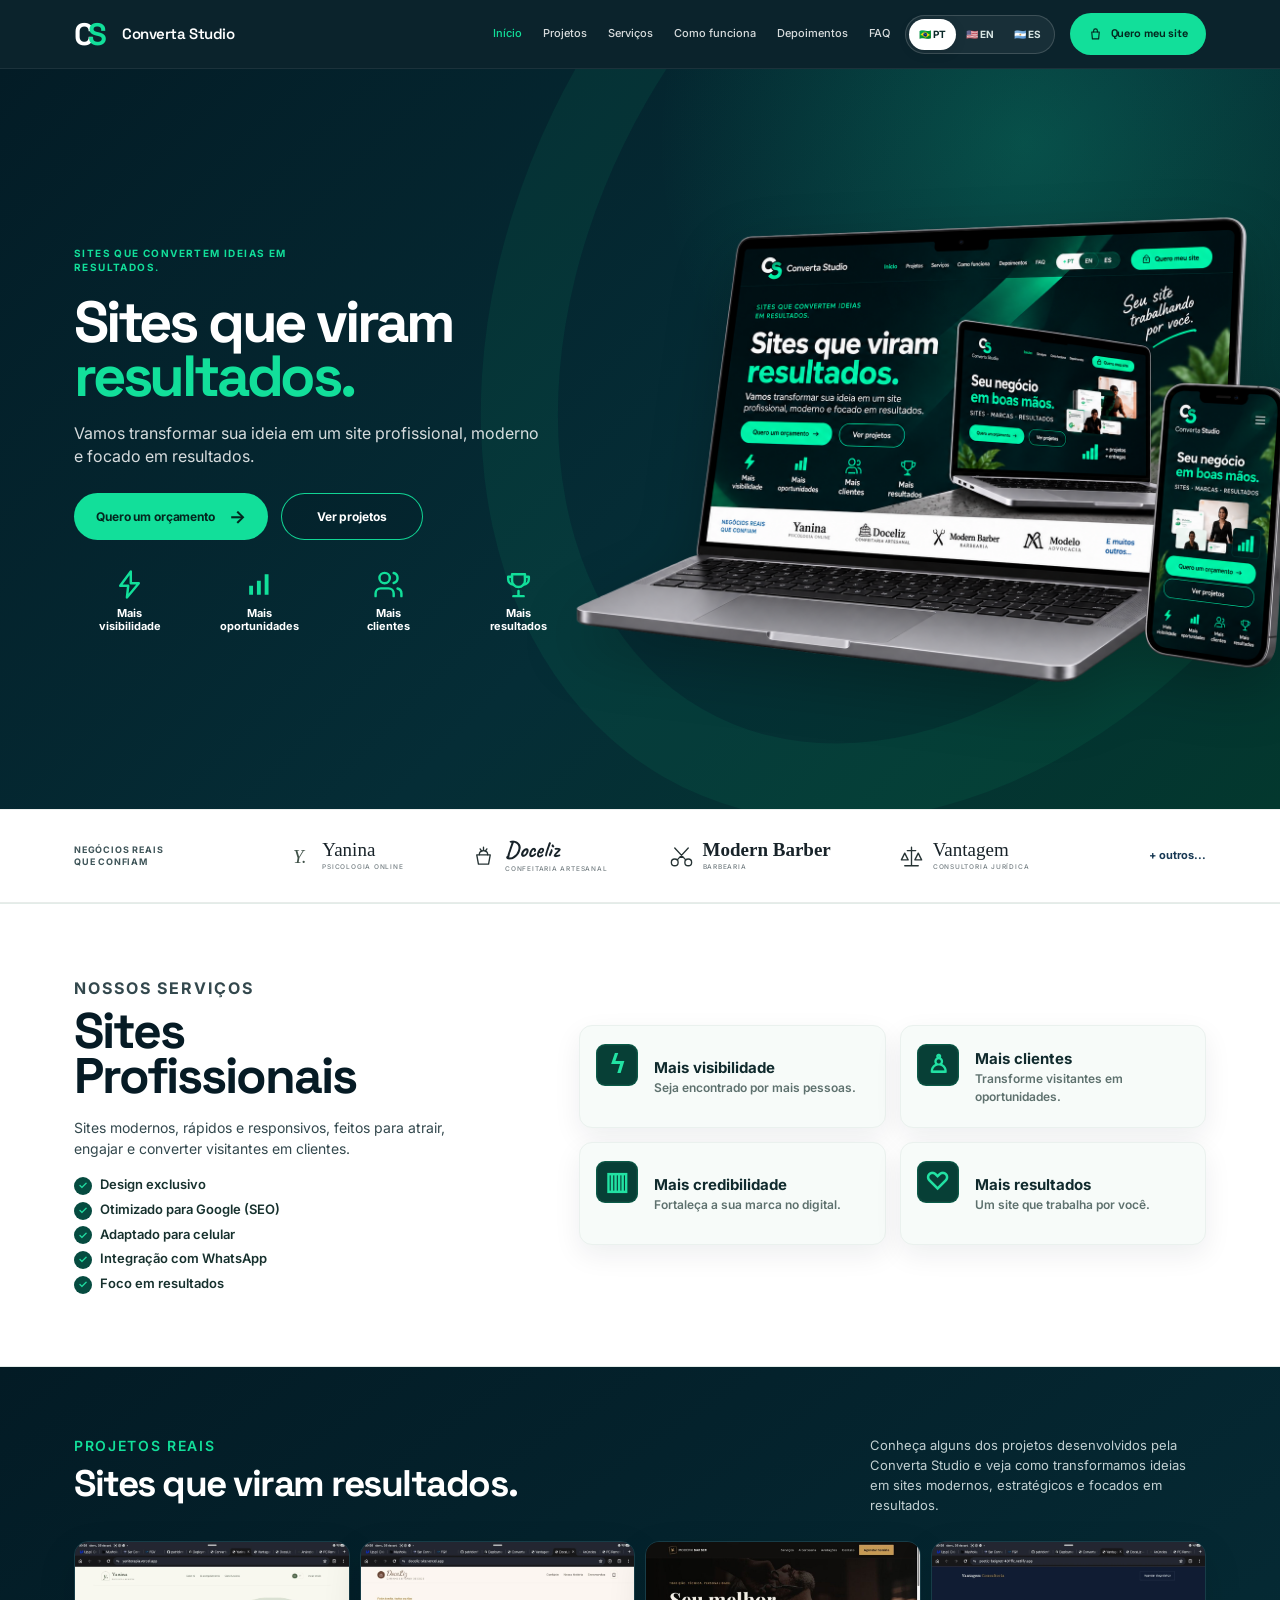
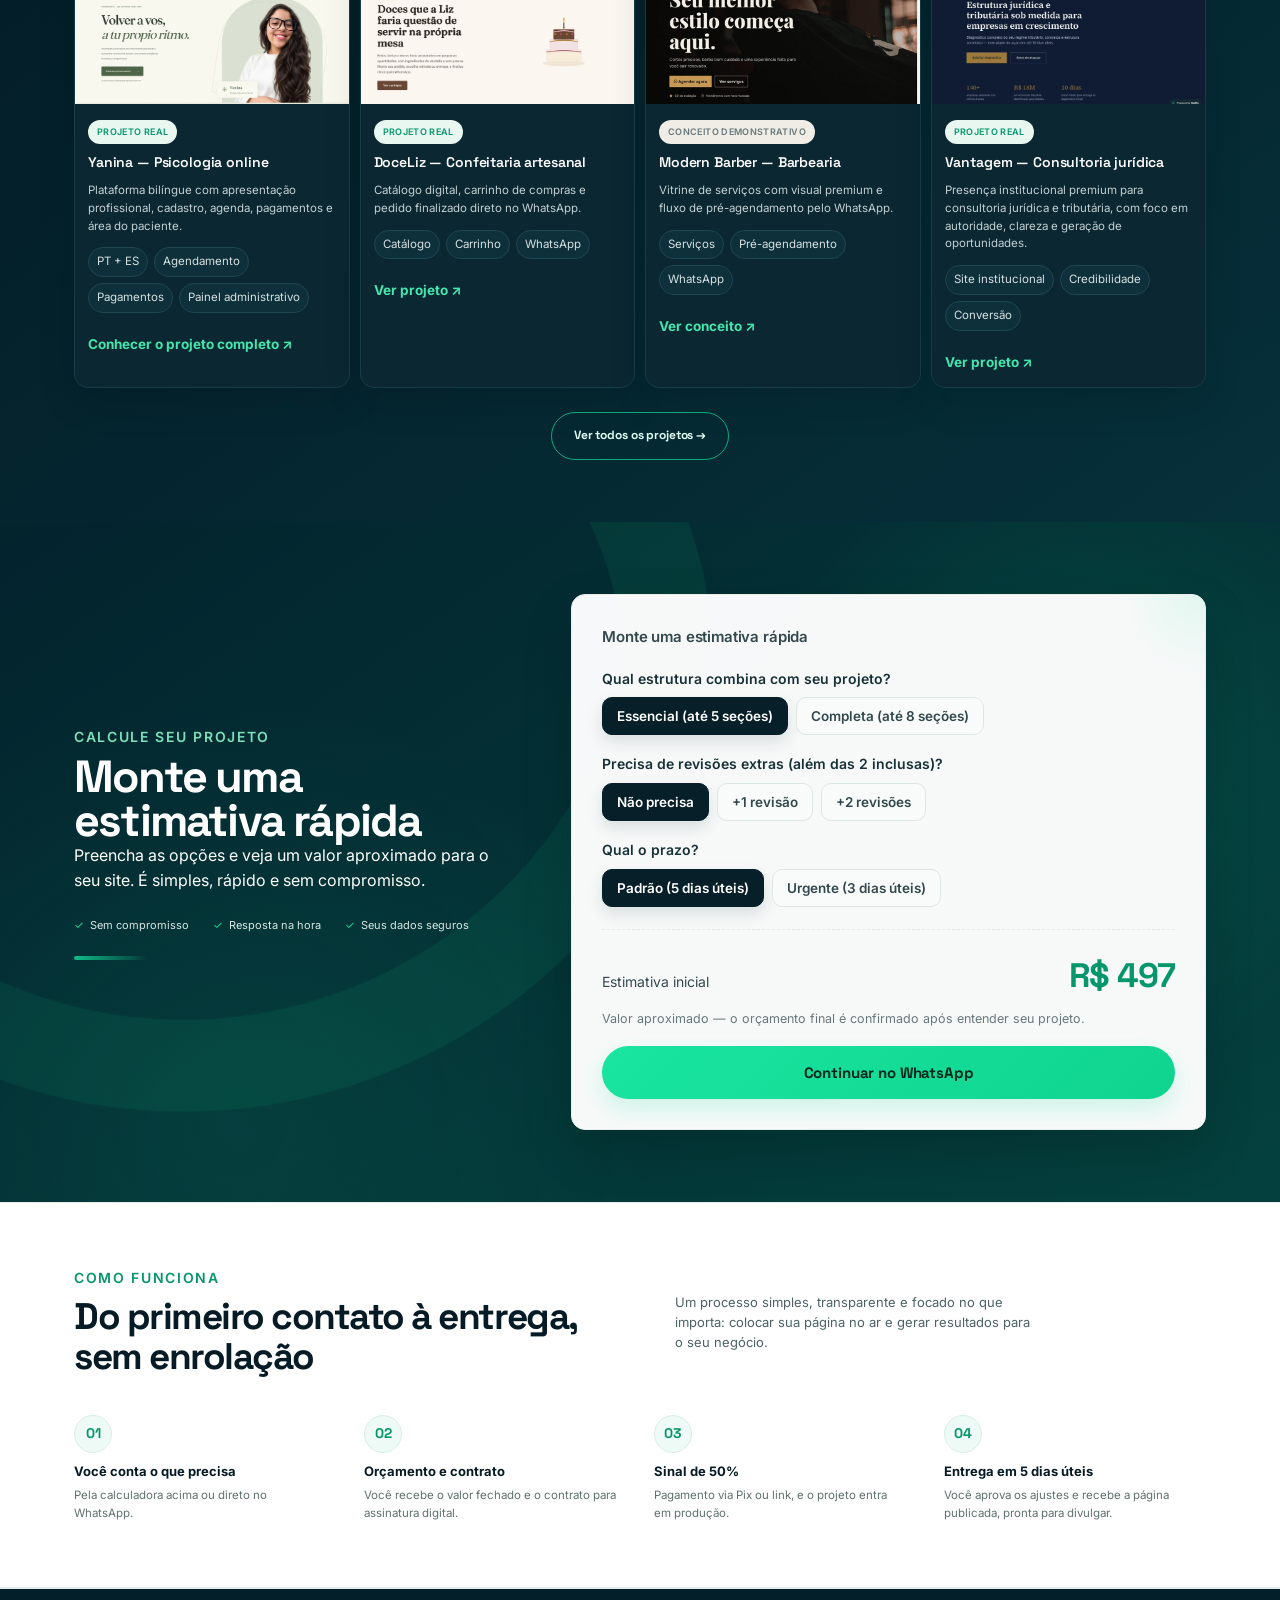
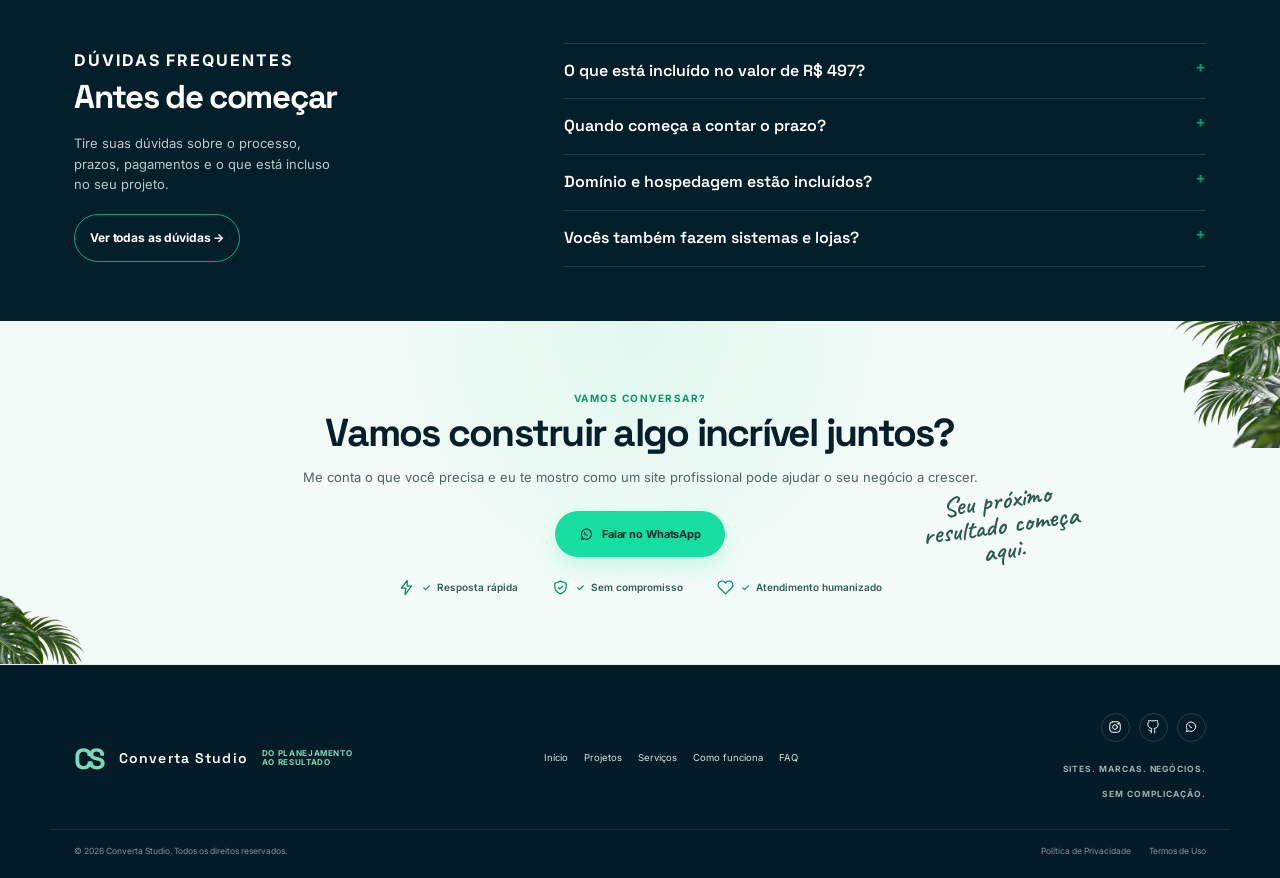
==== commit 18b97b0d: "layout: wrap portfolio and pricing for continuous organic background" ====
--- a/index.html
+++ b/index.html
@@ -132,6 +132,7 @@
     </div>
   </div>
 </section>
+<div class="projects-pricing-wrap">
 <section class="portfolio" id="portfolio">
   <div class="wrap">
     <div class="section-head portfolio-head">
@@ -227,6 +228,7 @@
     </div>
   </div>
 </section>
+</div>
 <section class="process" id="como-funciona">
   <div class="wrap">
     <div class="section-head process-head">
--- a/css/styles.css
+++ b/css/styles.css
@@ -666,3 +666,118 @@
   .cta-script{display:none!important}
   .footer-main{grid-template-columns:1fr!important}.footer-brand{justify-content:center}.footer-right{text-align:center}
 }
+
+/* === Translation-safe finishing pass === */
+.hero-copy:before{content:none!important;display:none!important}
+.hero-kicker{
+  margin:0 0 20px!important;max-width:300px!important;
+  color:var(--green)!important;font-family:'Inter',sans-serif!important;
+  font-size:10px!important;line-height:1.45!important;font-weight:700!important;
+  letter-spacing:.14em!important;
+}
+.footer-bottom a+ a{margin-left:0!important}
+@media(max-width:900px){
+  .hero-kicker{margin-bottom:14px!important}
+}
+
+/* === First-fold + pricing background refinement === */
+
+/* Nav: closer to the approved deep-navy glass treatment */
+header,
+#site-header{
+  background:rgba(2,27,36,.96)!important;
+  border-bottom:1px solid rgba(255,255,255,.07)!important;
+  backdrop-filter:blur(12px) saturate(118%)!important;
+  -webkit-backdrop-filter:blur(12px) saturate(118%)!important;
+}
+#site-header.scrolled{
+  background:rgba(2,27,36,.985)!important;
+  box-shadow:0 10px 28px rgba(0,0,0,.12)!important;
+}
+
+/* Hero + trusted brands fill the complete first viewport */
+.hero{
+  min-height:calc(100svh - 160px)!important;
+  display:flex!important;
+  align-items:center!important;
+  padding-top:44px!important;
+  padding-bottom:44px!important;
+}
+.hero>.wrap{width:100%!important}
+.client-strip .wrap{min-height:92px!important}
+@supports not (height:100svh){
+  .hero{min-height:calc(100vh - 160px)!important}
+}
+
+/* Pricing background: organic visual language from the reference */
+.pricing{
+  position:relative!important;
+  overflow:hidden!important;
+  isolation:isolate!important;
+  background:
+    radial-gradient(circle at 83% 36%,rgba(14,222,151,.12),transparent 28%),
+    radial-gradient(circle at 18% 88%,rgba(13,173,130,.10),transparent 35%),
+    linear-gradient(145deg,#03232d 0%,#04413e 100%)!important;
+}
+.pricing::before{
+  content:"";
+  position:absolute;
+  z-index:-2;
+  width:760px;
+  height:760px;
+  left:-250px;
+  top:-330px;
+  border-radius:48% 52% 58% 42% / 58% 42% 58% 42%;
+  border:92px solid rgba(19,221,151,.075);
+  transform:rotate(24deg);
+  filter:blur(.1px);
+}
+.pricing::after{
+  content:"";
+  position:absolute;
+  z-index:-1;
+  width:520px;
+  height:520px;
+  right:-110px;
+  bottom:-180px;
+  background:url('img/folhagem-desfocada.webp') center/contain no-repeat;
+  opacity:.14;
+  transform:rotate(-8deg);
+  pointer-events:none;
+}
+.pricing>.wrap{position:relative;z-index:2}
+.pricing .section-head::after{
+  content:"";
+  display:block;
+  width:74px;
+  height:4px;
+  margin-top:22px;
+  border-radius:999px;
+  background:linear-gradient(90deg,var(--green),rgba(18,223,154,0));
+  opacity:.8;
+}
+.calc-card{
+  position:relative!important;
+  overflow:hidden!important;
+}
+.calc-card::before{
+  content:"";
+  position:absolute;
+  width:170px;
+  height:170px;
+  right:-80px;
+  top:-85px;
+  border-radius:50%;
+  background:radial-gradient(circle,rgba(18,223,154,.09),rgba(18,223,154,0) 68%);
+  pointer-events:none;
+}
+
+/* Keep first fold practical on shorter/phone viewports */
+@media(max-height:760px) and (min-width:901px){
+  .hero{min-height:600px!important}
+}
+@media(max-width:900px){
+  .hero{min-height:auto!important;padding-top:42px!important;padding-bottom:42px!important}
+  .pricing::before{width:520px;height:520px;left:-260px;top:-180px;border-width:64px}
+  .pricing::after{width:330px;height:330px;right:-120px;bottom:-110px;opacity:.10}
+}
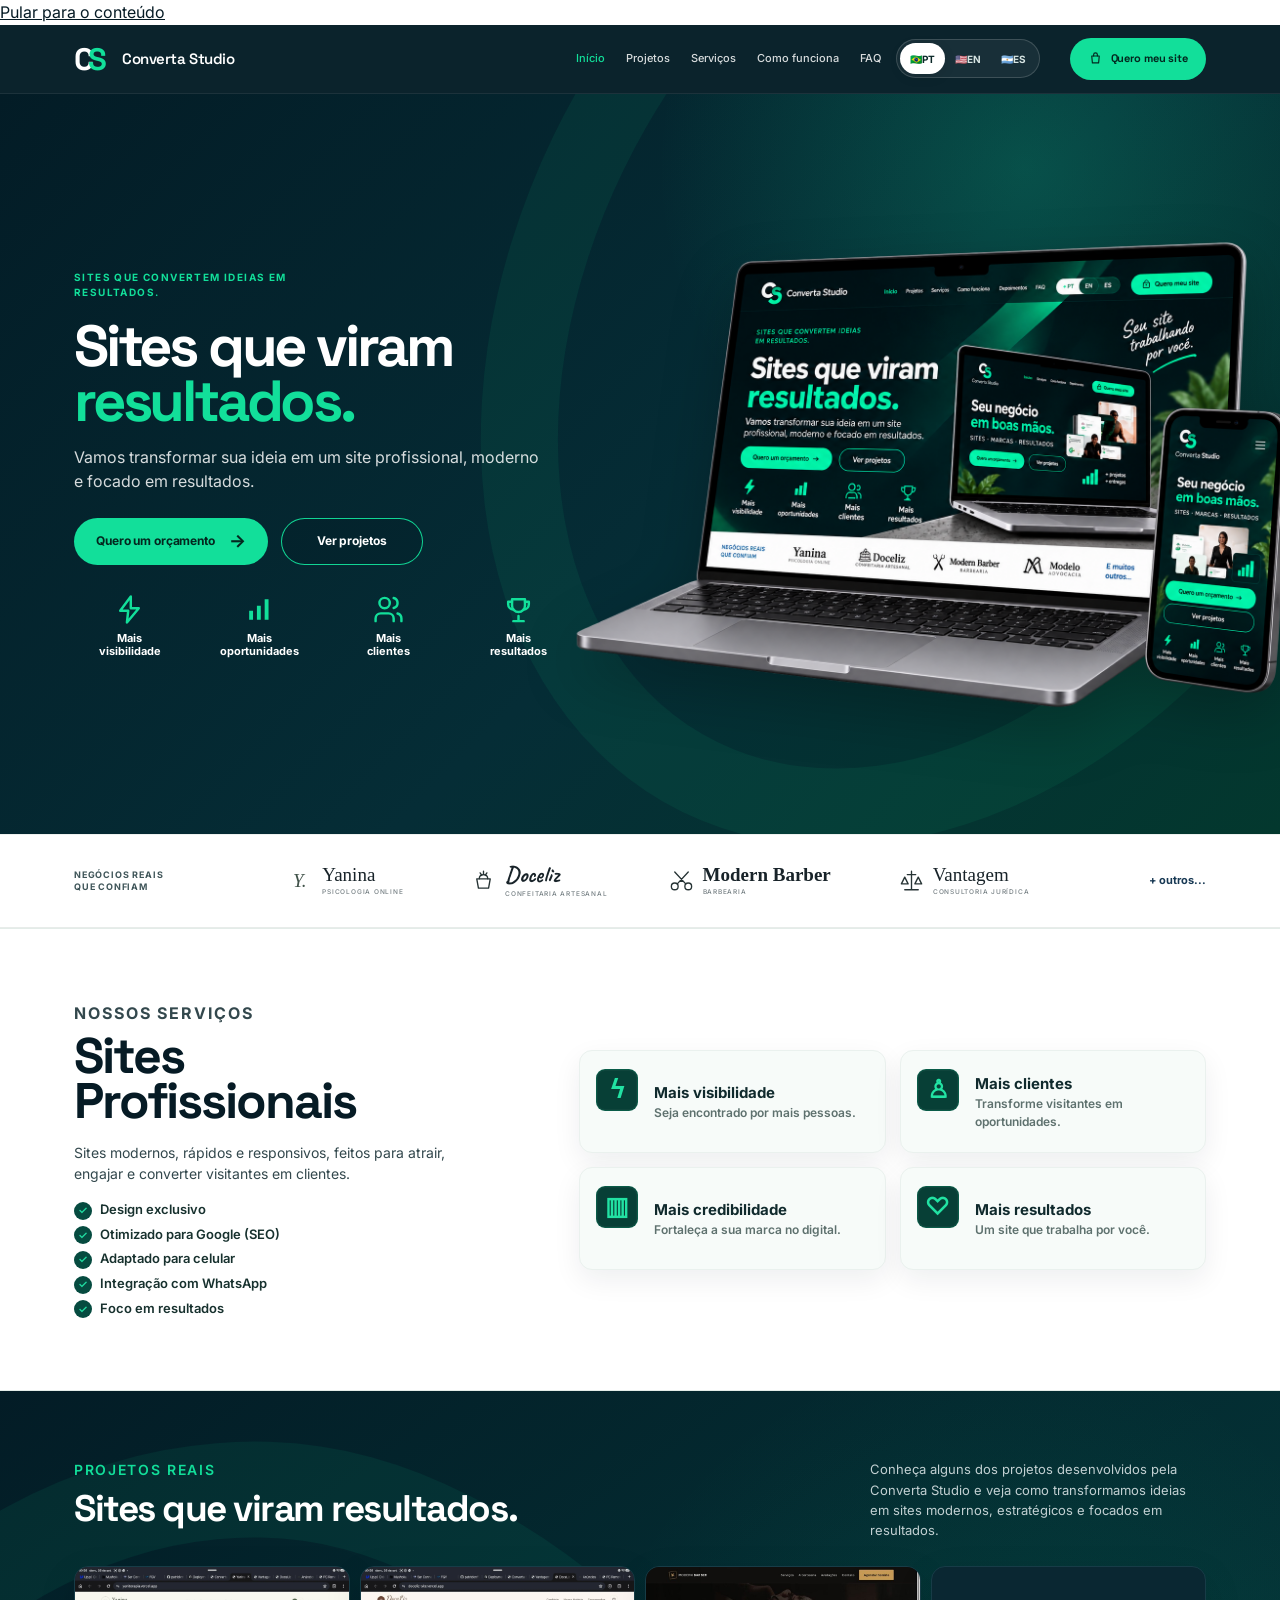
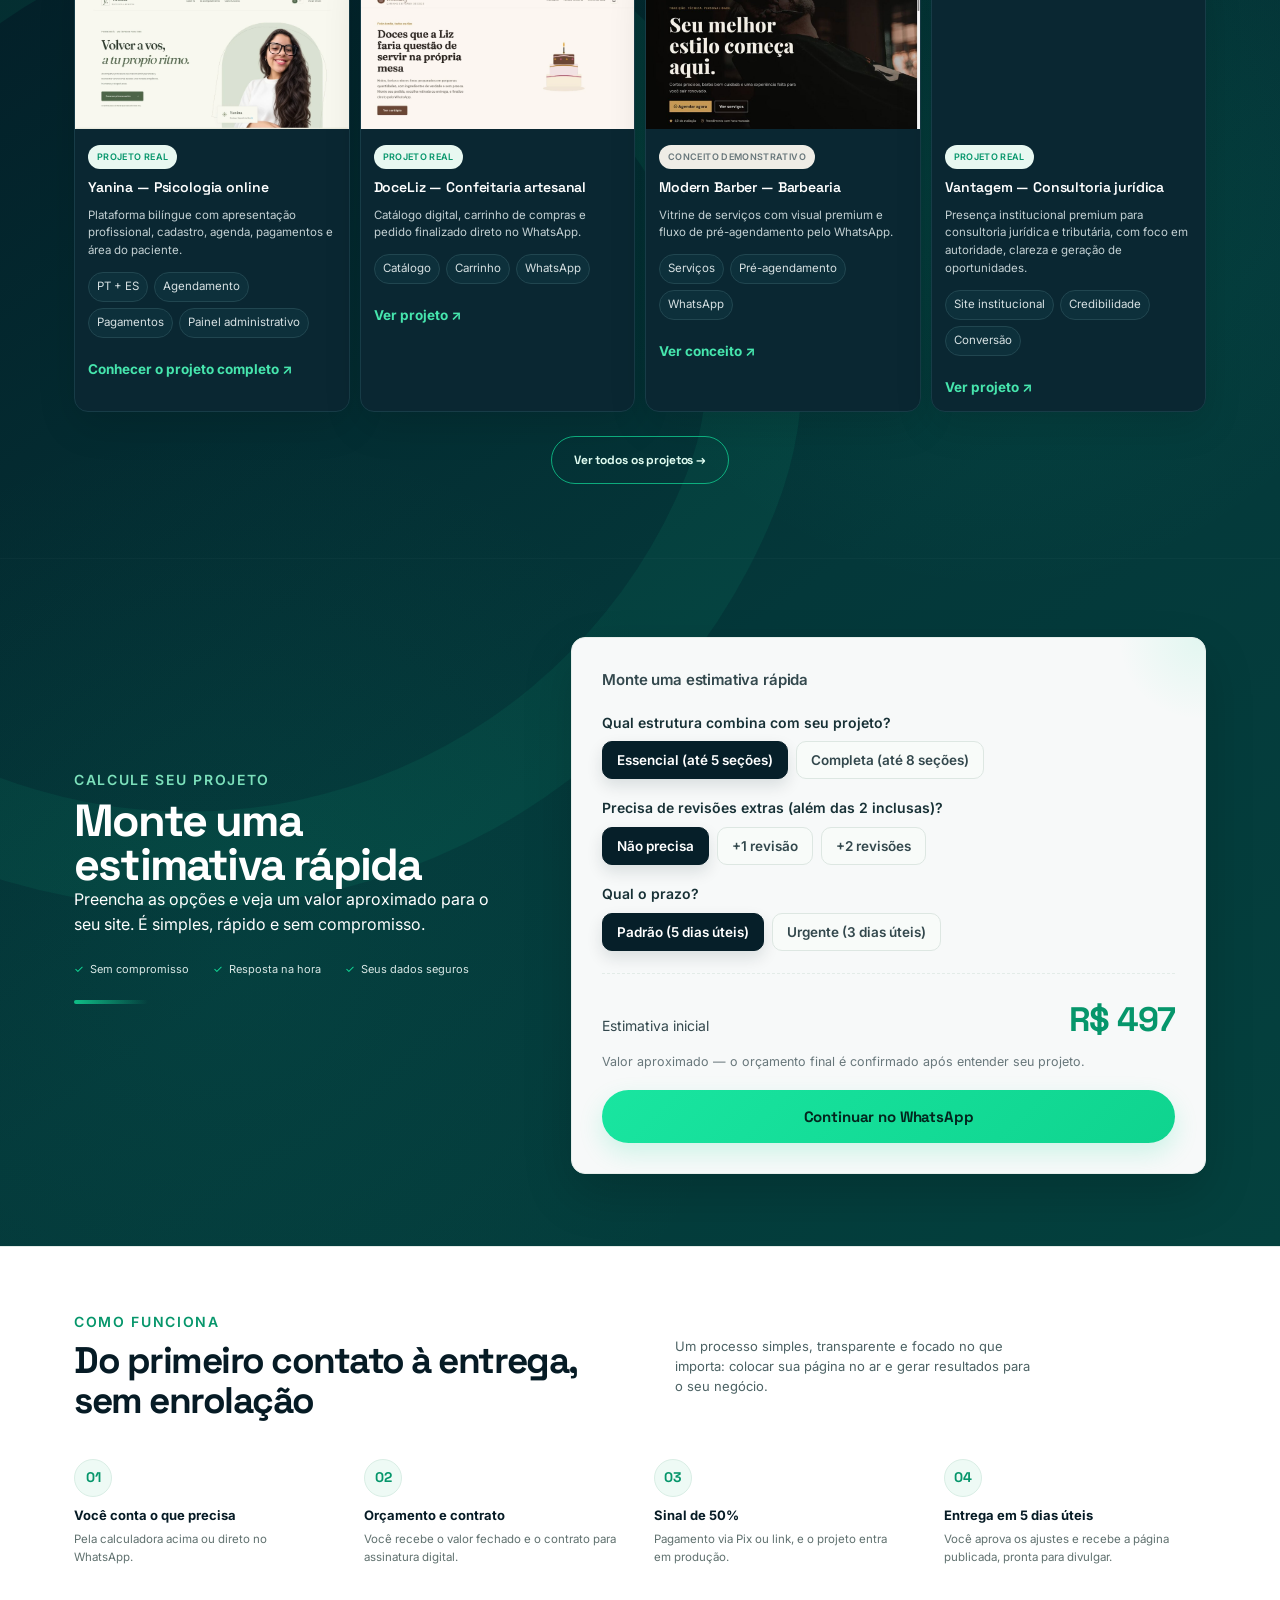
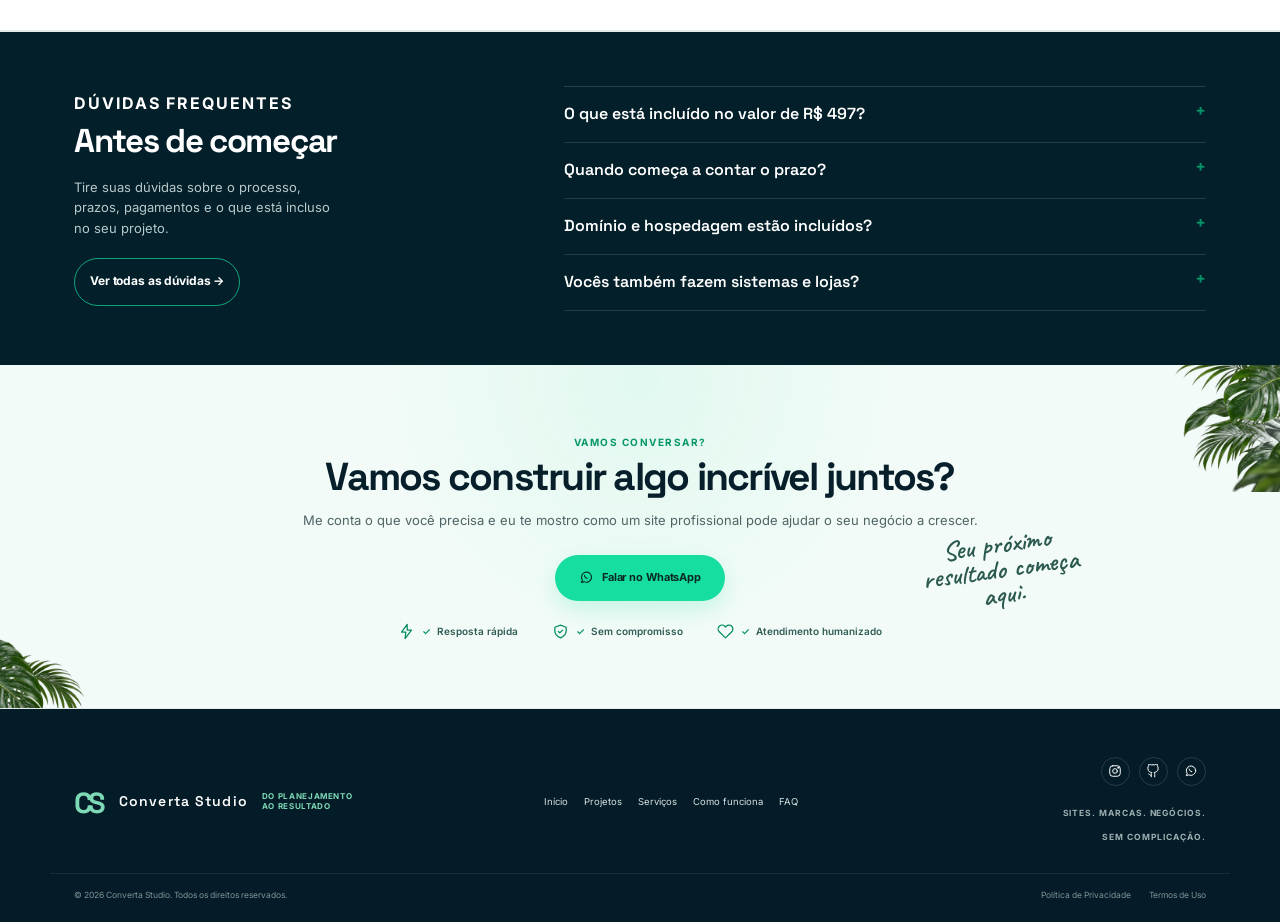
==== commit 008d77a3: "audit: improve SEO semantics accessibility and mobile navigation" ====
--- a/index.html
+++ b/index.html
@@ -3,19 +3,75 @@
 <head>
 <meta charset="UTF-8">
 <meta name="viewport" content="width=device-width, initial-scale=1.0">
-<title>Converta Studio — Landing pages sob medida</title>
-<meta name="description" content="Landing pages sob medida a partir de R$ 497. Sites, catálogos, agendamentos e sistemas web desenvolvidos pela ConvertaStudio.">
-<meta property="og:title" content="ConvertaStudio — páginas que transformam visitas em oportunidades">
-<meta property="og:description" content="Landing pages prontas em até 5 dias úteis, com preço transparente e atendimento direto.">
+<title>Converta Studio — Sites profissionais e landing pages</title>
+<meta name="description" content="Sites profissionais e landing pages sob medida a partir de R$ 497. Design responsivo, SEO, WhatsApp e entrega rápida pela Converta Studio.">
+<meta name="robots" content="index,follow,max-image-preview:large,max-snippet:-1,max-video-preview:-1">
+<meta name="author" content="Converta Studio">
+<link rel="canonical" href="https://convertastudio.online/">
+
+<meta property="og:site_name" content="Converta Studio">
+<meta property="og:title" content="Converta Studio — Sites que viram resultados">
+<meta property="og:description" content="Sites profissionais, modernos e responsivos com foco em visibilidade, oportunidades e conversão.">
 <meta property="og:type" content="website">
-<meta property="og:url" content="https://convertastudio.vercel.app/">
-<meta property="og:image" content="https://convertastudio.vercel.app/img/yanina.jpg">
-<meta name="theme-color" content="#061923">
+<meta property="og:locale" content="pt_BR">
+<meta property="og:url" content="https://convertastudio.online/">
+<meta property="og:image" content="https://convertastudio.online/img/converta-hero-laptop.webp">
+<meta property="og:image:type" content="image/webp">
+<meta property="og:image:width" content="1536">
+<meta property="og:image:height" content="1024">
+<meta property="og:image:alt" content="Converta Studio apresentada em notebook e smartphone">
+
+<meta name="twitter:card" content="summary_large_image">
+<meta name="twitter:title" content="Converta Studio — Sites que viram resultados">
+<meta name="twitter:description" content="Sites profissionais, modernos e responsivos com foco em resultados.">
+<meta name="twitter:image" content="https://convertastudio.online/img/converta-hero-laptop.webp">
+
+<meta name="theme-color" content="#021b24">
+<link rel="icon" href="/favicon.svg" type="image/svg+xml">
 <link rel="preconnect" href="https://fonts.googleapis.com">
+<link rel="preconnect" href="https://fonts.gstatic.com" crossorigin>
 <link href="https://fonts.googleapis.com/css2?family=Space+Grotesk:wght@500;600;700&family=Inter:wght@400;500;600&family=Caveat:wght@600;700&display=swap" rel="stylesheet">
 <link rel="stylesheet" href="css/styles.css">
+<script type="application/ld+json">
+{
+  "@context":"https://schema.org",
+  "@graph":[
+    {
+      "@type":"Organization",
+      "@id":"https://convertastudio.online/#organization",
+      "name":"Converta Studio",
+      "url":"https://convertastudio.online/",
+      "logo":"https://convertastudio.online/img/converta-logo.webp",
+      "email":"convertastudio.br@gmail.com",
+      "telephone":"+55 21 98876-1259",
+      "sameAs":[
+        "https://www.instagram.com/convertastudio.rj/",
+        "https://github.com/patrickmf97"
+      ]
+    },
+    {
+      "@type":"WebSite",
+      "@id":"https://convertastudio.online/#website",
+      "url":"https://convertastudio.online/",
+      "name":"Converta Studio",
+      "publisher":{"@id":"https://convertastudio.online/#organization"},
+      "inLanguage":["pt-BR","en","es"]
+    },
+    {
+      "@type":"Service",
+      "@id":"https://convertastudio.online/#service",
+      "name":"Criação de sites e landing pages",
+      "serviceType":"Design e desenvolvimento de sites, landing pages, catálogos e sistemas web",
+      "provider":{"@id":"https://convertastudio.online/#organization"},
+      "areaServed":{"@type":"Country","name":"Brasil"},
+      "url":"https://convertastudio.online/#servicos"
+    }
+  ]
+}
+</script>
 </head>
 <body>
+<a class="skip-link" href="#main-content">Pular para o conteúdo</a>
 
 <header id="site-header">
   <div class="wrap nav">
@@ -29,19 +85,30 @@
         <a href="#portfolio" data-i18n="nav_work">Projetos</a>
         <a href="#servicos" data-i18n="nav_services">Serviços</a>
         <a href="#como-funciona" data-i18n="nav_process">Como funciona</a>
-        <a href="#portfolio" data-i18n="nav_testimonials">Depoimentos</a>
         <a href="#faq" data-i18n="nav_faq">FAQ</a>
       </nav>
-      <div class="lang-switch">
-        <button type="button" class="lang-btn active" data-lang="pt">🇧🇷 PT</button>
-        <button type="button" class="lang-btn" data-lang="en">🇺🇸 EN</button>
-        <button type="button" class="lang-btn" data-lang="es">🇦🇷 ES</button>
-      </div>
+      <div class="lang-switch" role="group" aria-label="Idioma">
+        <button type="button" class="lang-btn active" data-lang="pt" aria-label="Português" aria-pressed="true"><span aria-hidden="true">🇧🇷</span><span class="lang-code">PT</span></button>
+        <button type="button" class="lang-btn" data-lang="en" aria-label="English" aria-pressed="false"><span aria-hidden="true">🇺🇸</span><span class="lang-code">EN</span></button>
+        <button type="button" class="lang-btn" data-lang="es" aria-label="Español" aria-pressed="false"><span aria-hidden="true">🇦🇷</span><span class="lang-code">ES</span></button>
+      </div>
+      <button type="button" class="mobile-menu-toggle" aria-expanded="false" aria-controls="mobile-menu" aria-label="Abrir menu">
+        <svg viewBox="0 0 24 24" aria-hidden="true"><path d="M4 7h16M4 12h16M4 17h16"/></svg>
+      </button>
       <a href="#contato" class="nav-cta"><svg viewBox="0 0 24 24" aria-hidden="true"><path d="M6 8h12l-1 11H7L6 8Z"/><path d="M9 8V6a3 3 0 0 1 6 0v2"/></svg><span data-i18n="nav_site_cta">Quero meu site</span></a>
     </div>
   </div>
+  <nav class="mobile-menu" id="mobile-menu" aria-label="Navegação móvel" hidden>
+    <a href="#inicio" data-i18n="nav_home">Início</a>
+    <a href="#portfolio" data-i18n="nav_work">Projetos</a>
+    <a href="#servicos" data-i18n="nav_services">Serviços</a>
+    <a href="#como-funciona" data-i18n="nav_process">Como funciona</a>
+    <a href="#faq" data-i18n="nav_faq">FAQ</a>
+    <a href="#contato" class="mobile-menu-cta" data-i18n="nav_site_cta">Quero meu site</a>
+  </nav>
 </header>
 
+<main id="main-content">
 <section class="hero" id="inicio">
   <div class="wrap hero-grid">
     <div class="hero-copy">
@@ -72,7 +139,7 @@
       </div>
     </div>
     <div class="hero-showcase hero-asset-stage" aria-label="Converta Studio em diferentes dispositivos">
-      <img class="hero-device-asset" src="img/converta-hero-laptop.webp" alt="Notebook exibindo o site da Converta Studio" width="1536" height="1024">
+      <img class="hero-device-asset" src="img/converta-hero-laptop.webp" alt="Notebook exibindo o site da Converta Studio" width="1536" height="1024" fetchpriority="high" decoding="async">
       <div class="hero-script">Seu site<br>trabalhando<br>por você.</div>
     </div>
   </div>
@@ -141,7 +208,7 @@
     </div>
     <div class="port-grid">
       <article class="port-card featured">
-        <a href="https://yaniterapia.vercel.app" target="_blank" rel="noopener" class="port-preview" data-track="portfolio-yanina"><img src="img/project-yanina.webp" alt="Página inicial do projeto Yanina Psicologia" width="880" height="550"></a>
+        <a href="https://yaniterapia.vercel.app" target="_blank" rel="noopener" class="port-preview" data-track="portfolio-yanina"><img src="img/project-yanina.webp" alt="Página inicial do projeto Yanina Psicologia" width="880" height="550" loading="lazy" decoding="async"></a>
         <div class="port-body">
           <span class="port-tag tag-real" data-i18n="tag_real">Projeto real</span>
           <h3 data-i18n="yanina_title">Yanina — Psicologia online</h3>
@@ -152,7 +219,7 @@
       </article>
 
       <article class="port-card">
-        <a href="https://doceliz-site.vercel.app" target="_blank" rel="noopener" class="port-preview" data-track="portfolio-doceliz"><img src="img/project-doceliz.webp" alt="Página inicial do projeto DoceLiz" width="880" height="550" loading="lazy"></a>
+        <a href="https://doceliz-site.vercel.app" target="_blank" rel="noopener" class="port-preview" data-track="portfolio-doceliz"><img src="img/project-doceliz.webp" alt="Página inicial do projeto DoceLiz" width="880" height="550" loading="lazy" decoding="async"></a>
         <div class="port-body">
           <span class="port-tag tag-real" data-i18n="tag_real">Projeto real</span>
           <h3 data-i18n="doceliz_title">DoceLiz — Confeitaria artesanal</h3>
@@ -163,7 +230,7 @@
       </article>
 
       <article class="port-card">
-        <a href="https://patrickmf97.github.io/modern-barber/" target="_blank" rel="noopener" class="port-preview" data-track="portfolio-barber"><img src="img/modern-barber.jpg" alt="Página inicial do conceito Modern Barber" width="880" height="550" loading="lazy"></a>
+        <a href="https://patrickmf97.github.io/modern-barber/" target="_blank" rel="noopener" class="port-preview" data-track="portfolio-barber"><img src="img/modern-barber.jpg" alt="Página inicial do conceito Modern Barber" width="880" height="550" loading="lazy" decoding="async"></a>
         <div class="port-body">
           <span class="port-tag tag-demo" data-i18n="tag_concept">Conceito demonstrativo</span>
           <h3 data-i18n="barber_title">Modern Barber — Barbearia</h3>
@@ -173,7 +240,7 @@
         </div>
       </article>
     <article class="port-card">
-  <a href="https://poetic-beignet-407ffc.netlify.app" target="_blank" rel="noopener" class="port-preview" data-track="portfolio-vantagem"><img src="img/project-vantagem.webp" alt="Página inicial do projeto Vantagem Consultoria" width="1536" height="960" loading="lazy"></a>
+  <a href="https://poetic-beignet-407ffc.netlify.app" target="_blank" rel="noopener" class="port-preview" data-track="portfolio-vantagem"><img src="img/project-vantagem.webp" alt="Página inicial do projeto Vantagem Consultoria" width="1536" height="960" loading="lazy" decoding="async"></a>
   <div class="port-body"><span class="port-tag tag-real">Projeto real</span><h3 data-i18n="vantagem_project_title">Vantagem — Consultoria jurídica</h3><p data-i18n="vantagem_project_desc">Presença institucional premium para consultoria jurídica e tributária, com foco em autoridade, clareza e geração de oportunidades.</p><div class="feature-list"><span data-i18n="feat_institutional">Site institucional</span><span data-i18n="feat_credibility">Credibilidade</span><span data-i18n="feat_conversion">Conversão</span></div><a class="port-link" href="https://poetic-beignet-407ffc.netlify.app" target="_blank" rel="noopener" data-i18n="vantagem_project_link">Ver projeto ↗</a></div>
 </article></div>
     <div class="portfolio-more">
@@ -219,12 +286,12 @@
 
       <div class="calc-total">
         <span class="lbl" data-i18n="calc_total_label">Estimativa inicial</span>
-        <span class="val" id="calc-value">R$ 497</span>
+        <span class="val" id="calc-value" aria-live="polite">R$ 497</span>
       </div>
       <p class="calc-note" data-i18n="calc_note">Valor aproximado — o orçamento final é confirmado após entender seu projeto.</p>
       <p class="fx-note" id="fx-note"><span class="fx-dot" id="fx-dot"></span><span id="fx-text"></span></p>
 
-      <a href="#" id="calc-cta" class="btn-calc" data-i18n="calc_btn" target="_blank" rel="noopener">Continuar no WhatsApp</a>
+      <a href="https://wa.me/5521988761259" id="calc-cta" class="btn-calc" data-i18n="calc_btn" target="_blank" rel="noopener">Continuar no WhatsApp</a>
     </div>
   </div>
 </section>
@@ -282,10 +349,10 @@
 
 
 
-<section class="cta-final" id="contato"><img class="cta-leaf cta-leaf-left" src="img/folhagem-esquerda.webp" alt="" aria-hidden="true"><img class="cta-leaf cta-leaf-right" src="img/folhagem-direita.webp" alt="" aria-hidden="true"><i class="organic-leaf one"></i><i class="organic-leaf two"></i>
+<section class="cta-final" id="contato"><img class="cta-leaf cta-leaf-left" src="img/folhagem-esquerda.webp" alt="" aria-hidden="true" loading="lazy" decoding="async"><img class="cta-leaf cta-leaf-right" src="img/folhagem-direita.webp" alt="" aria-hidden="true" loading="lazy" decoding="async"><i class="organic-leaf one"></i><i class="organic-leaf two"></i>
   <div class="wrap">
     <p class="cta-kicker" data-i18n="cta_kicker">VAMOS CONVERSAR?</p><h2 data-i18n="cta_h2">Vamos construir algo incrível juntos?</h2><p data-i18n="cta_p">Me conta o que você precisa e eu te mostro como um site profissional pode ajudar o seu negócio a crescer.</p>
-    <a href="#" id="cta-final-link" class="btn-final" target="_blank" rel="noopener">
+    <a href="https://wa.me/5521988761259" id="cta-final-link" class="btn-final" target="_blank" rel="noopener">
       <svg viewBox="0 0 24 24" aria-hidden="true"><path d="M20 11.5a8 8 0 0 1-11.7 7.1L4 20l1.4-4.1A8 8 0 1 1 20 11.5Z"/><path d="M8.8 8.7c.2 2.1 2.4 4.3 4.5 4.5"/></svg>
       <span data-i18n="cta_btn">Falar no WhatsApp</span>
     </a>
@@ -297,6 +364,8 @@
     <div class="cta-script" data-i18n="cta_script">Seu próximo<br>resultado começa<br>aqui.</div>
   </div>
 </section>
+
+</main>
 
 <footer>
   <div class="wrap footer-main">
--- a/css/styles.css
+++ b/css/styles.css
@@ -781,3 +781,171 @@
   .pricing::before{width:520px;height:520px;left:-260px;top:-180px;border-width:64px}
   .pricing::after{width:330px;height:330px;right:-120px;bottom:-110px;opacity:.10}
 }
+
+/* === Continuous portfolio + pricing backdrop === */
+.projects-pricing-wrap{
+  position:relative;
+  overflow:hidden;
+  isolation:isolate;
+  background:
+    radial-gradient(circle at 78% 26%,rgba(18,223,154,.08),transparent 29%),
+    radial-gradient(circle at 18% 80%,rgba(12,156,122,.08),transparent 34%),
+    linear-gradient(145deg,#031c26 0%,#04383a 58%,#04413e 100%);
+}
+.projects-pricing-wrap::before{
+  content:"";
+  position:absolute;
+  z-index:0;
+  width:900px;
+  height:900px;
+  left:-310px;
+  top:41%;
+  transform:translateY(-50%) rotate(22deg);
+  border-radius:48% 52% 58% 42% / 58% 42% 58% 42%;
+  border:96px solid rgba(18,223,154,.072);
+  pointer-events:none;
+}
+.projects-pricing-wrap::after{
+  content:"";
+  position:absolute;
+  z-index:0;
+  width:640px;
+  height:640px;
+  right:-185px;
+  bottom:-160px;
+  background:url('img/folhagem-desfocada.webp') center/contain no-repeat;
+  opacity:.12;
+  transform:rotate(-10deg);
+  pointer-events:none;
+}
+.projects-pricing-wrap .portfolio,
+.projects-pricing-wrap .pricing{
+  position:relative!important;
+  z-index:1;
+  background:transparent!important;
+}
+.projects-pricing-wrap .portfolio::before,
+.projects-pricing-wrap .portfolio::after,
+.projects-pricing-wrap .pricing::before,
+.projects-pricing-wrap .pricing::after{
+  content:none!important;
+  display:none!important;
+}
+.projects-pricing-wrap .portfolio{
+  padding-bottom:74px!important;
+}
+.projects-pricing-wrap .pricing{
+  padding-top:78px!important;
+  border-top:1px solid rgba(255,255,255,.025);
+}
+@media(max-width:900px){
+  .projects-pricing-wrap::before{
+    width:620px;height:620px;left:-320px;top:46%;border-width:66px;
+  }
+  .projects-pricing-wrap::after{
+    width:360px;height:360px;right:-140px;bottom:-70px;opacity:.08;
+  }
+}
+
+/* === Mobile recovery after main merge === */
+@media(max-width:768px){
+  html,body{max-width:100%;overflow-x:hidden}
+  .wrap{width:100%;max-width:100%;padding-left:18px!important;padding-right:18px!important}
+
+  /* header */
+  #site-header .wrap{min-height:58px!important}
+  .brand-logo{gap:7px!important;flex:0 0 auto!important}
+  .brand-mark{width:31px!important;height:29px!important;line-height:29px!important}
+  .brand-c,.brand-s{font-size:25px!important}
+  .brand-s{left:12px!important}
+  .brand-name{font-size:12px!important}
+  .nav-right{margin-left:auto!important;gap:7px!important}
+  .nav-links{display:none!important}
+  .nav-cta{display:none!important}
+  .lang-switch{padding:2px!important}
+  .lang-btn{min-width:34px!important;width:34px!important;height:28px!important;padding:0!important;font-size:0!important}
+  .lang-btn::first-letter{font-size:13px}
+
+  /* hero */
+  .hero{min-height:auto!important;padding:36px 0 30px!important}
+  .hero-grid{display:grid!important;grid-template-columns:1fr!important;gap:24px!important}
+  .hero-copy{width:100%!important;min-width:0!important}
+  .hero-kicker{font-size:9px!important;margin-bottom:13px!important}
+  .hero h1{font-size:42px!important;line-height:.97!important;max-width:100%!important}
+  .hero p.lead{font-size:14px!important;max-width:100%!important;margin-top:14px!important}
+  .hero-actions{display:grid!important;grid-template-columns:1fr 1fr!important;gap:10px!important}
+  .hero-primary,.hero-secondary{min-width:0!important;width:100%!important;padding:0 13px!important;font-size:10px!important}
+  .hero-primary .btn-arrow{margin-left:6px!important}
+  .trust{grid-template-columns:repeat(2,minmax(0,1fr))!important;gap:18px 12px!important;max-width:100%!important}
+  .hero-benefit svg{width:27px!important;height:27px!important}
+  .hero-benefit span{font-size:10px!important}
+  .hero-asset-stage{min-height:0!important;width:100%!important;overflow:visible!important}
+  .hero-device-asset{
+    position:relative!important;display:block!important;width:112%!important;max-width:none!important;
+    height:auto!important;right:auto!important;left:-6%!important;top:auto!important;
+    transform:none!important;margin:0!important;
+  }
+
+  /* trusted clients */
+  .client-strip .wrap{
+    grid-template-columns:repeat(2,minmax(0,1fr))!important;
+    gap:18px 14px!important;padding-top:18px!important;padding-bottom:18px!important;
+  }
+  .client-intro{grid-column:1/-1!important;text-align:center!important}
+  .client-brand{justify-content:flex-start!important}
+  .client-copy strong{font-size:16px!important}
+  .client-doceliz .client-copy strong{font-size:19px!important}
+  .client-copy small{font-size:6px!important}
+  .client-more{justify-self:center!important;align-self:center!important}
+
+  /* services */
+  .solutions{padding:52px 0!important}
+  .solutions-grid{grid-template-columns:1fr!important;gap:32px!important}
+  .services-copy h2{font-size:38px!important}
+  .solution-items{grid-template-columns:1fr!important;gap:11px!important}
+  .solution-item{min-height:92px!important}
+
+  /* projects + pricing */
+  .projects-pricing-wrap{overflow:hidden!important}
+  .portfolio{padding:52px 0 46px!important}
+  .portfolio .section-head,.portfolio-head{display:grid!important;grid-template-columns:1fr!important;gap:12px!important}
+  .portfolio .section-head h2{font-size:31px!important}
+  .port-grid{grid-template-columns:1fr!important;gap:16px!important}
+  .port-preview,.port-card.featured .port-preview{height:auto!important;aspect-ratio:16/10!important}
+  .pricing{padding:52px 0 58px!important}
+  .pricing>.wrap{grid-template-columns:1fr!important;gap:30px!important}
+  .pricing .section-head h2{font-size:36px!important}
+  .calc-card{width:100%!important;max-width:100%!important;padding:22px 18px!important}
+  .opts{display:flex!important;flex-wrap:wrap!important;gap:8px!important}
+  .opt{max-width:100%!important;white-space:normal!important}
+  .calc-total{align-items:end!important}
+  .calc-total .val{font-size:30px!important}
+
+  /* process + FAQ */
+  .process{padding:52px 0!important}
+  .process .section-head,.process-head{grid-template-columns:1fr!important;gap:14px!important}
+  .process .section-head h2{font-size:32px!important}
+  .steps{grid-template-columns:1fr!important;gap:22px!important}
+  .faq{padding:48px 0!important}
+  .faq-grid{grid-template-columns:1fr!important;gap:28px!important}
+
+  /* CTA/footer */
+  .cta-final{min-height:auto!important;padding:56px 0!important}
+  .cta-final h2{font-size:32px!important}
+  .cta-trust{flex-direction:column!important;gap:10px!important}
+  .cta-leaf-left{width:190px!important;left:-85px!important;bottom:-55px!important}
+  .cta-leaf-right{width:190px!important;right:-80px!important;top:-45px!important}
+  footer{padding-top:30px!important}
+  .footer-main{grid-template-columns:1fr!important;gap:24px!important;text-align:center!important}
+  .footer-brand{justify-content:center!important;flex-wrap:wrap!important}
+  .footer-nav{flex-wrap:wrap!important;gap:12px 16px!important}
+  .footer-right{text-align:center!important}
+  .footer-social{justify-content:center!important}
+  .footer-bottom{flex-direction:column!important;align-items:center!important;text-align:center!important;gap:10px!important}
+  .footer-bottom>span:last-child{justify-content:center!important;flex-wrap:wrap!important}
+}
+@media(max-width:390px){
+  .brand-name{display:none!important}
+  .hero h1{font-size:38px!important}
+  .hero-actions{grid-template-columns:1fr!important}
+}
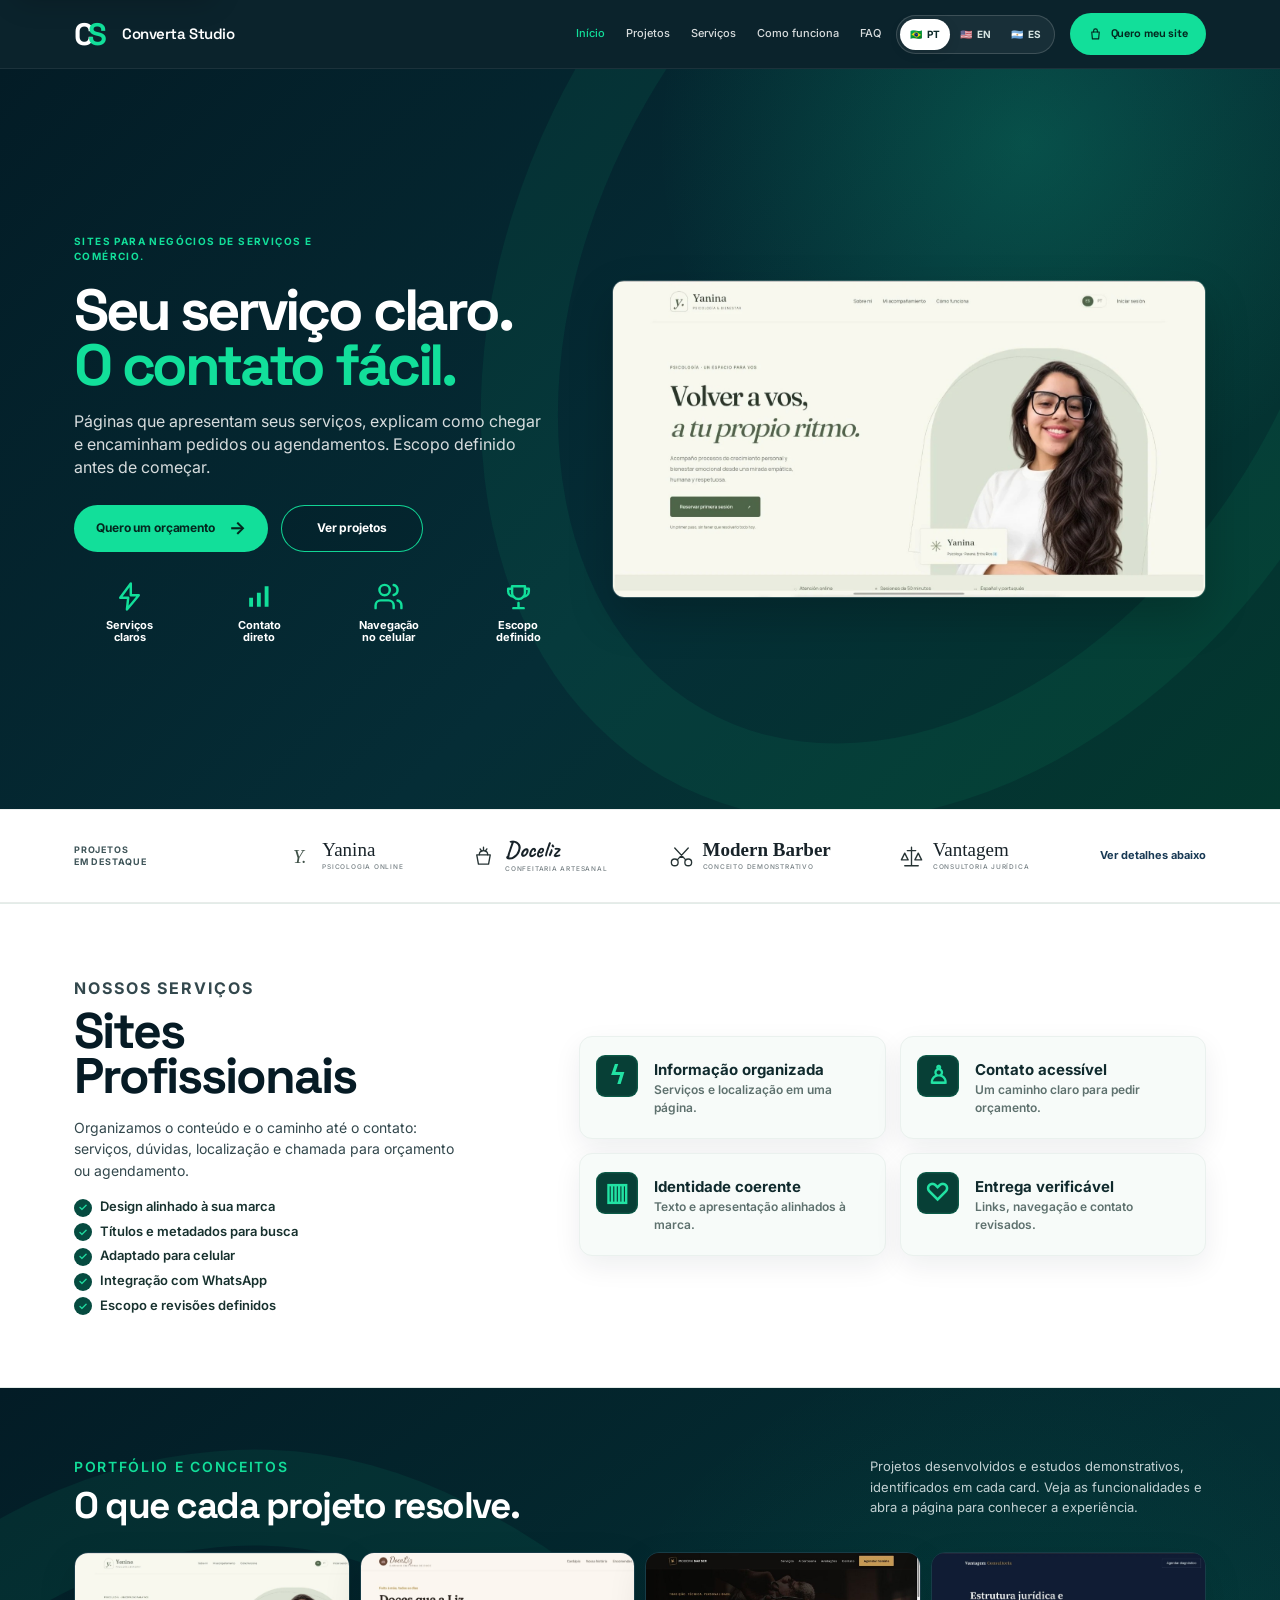
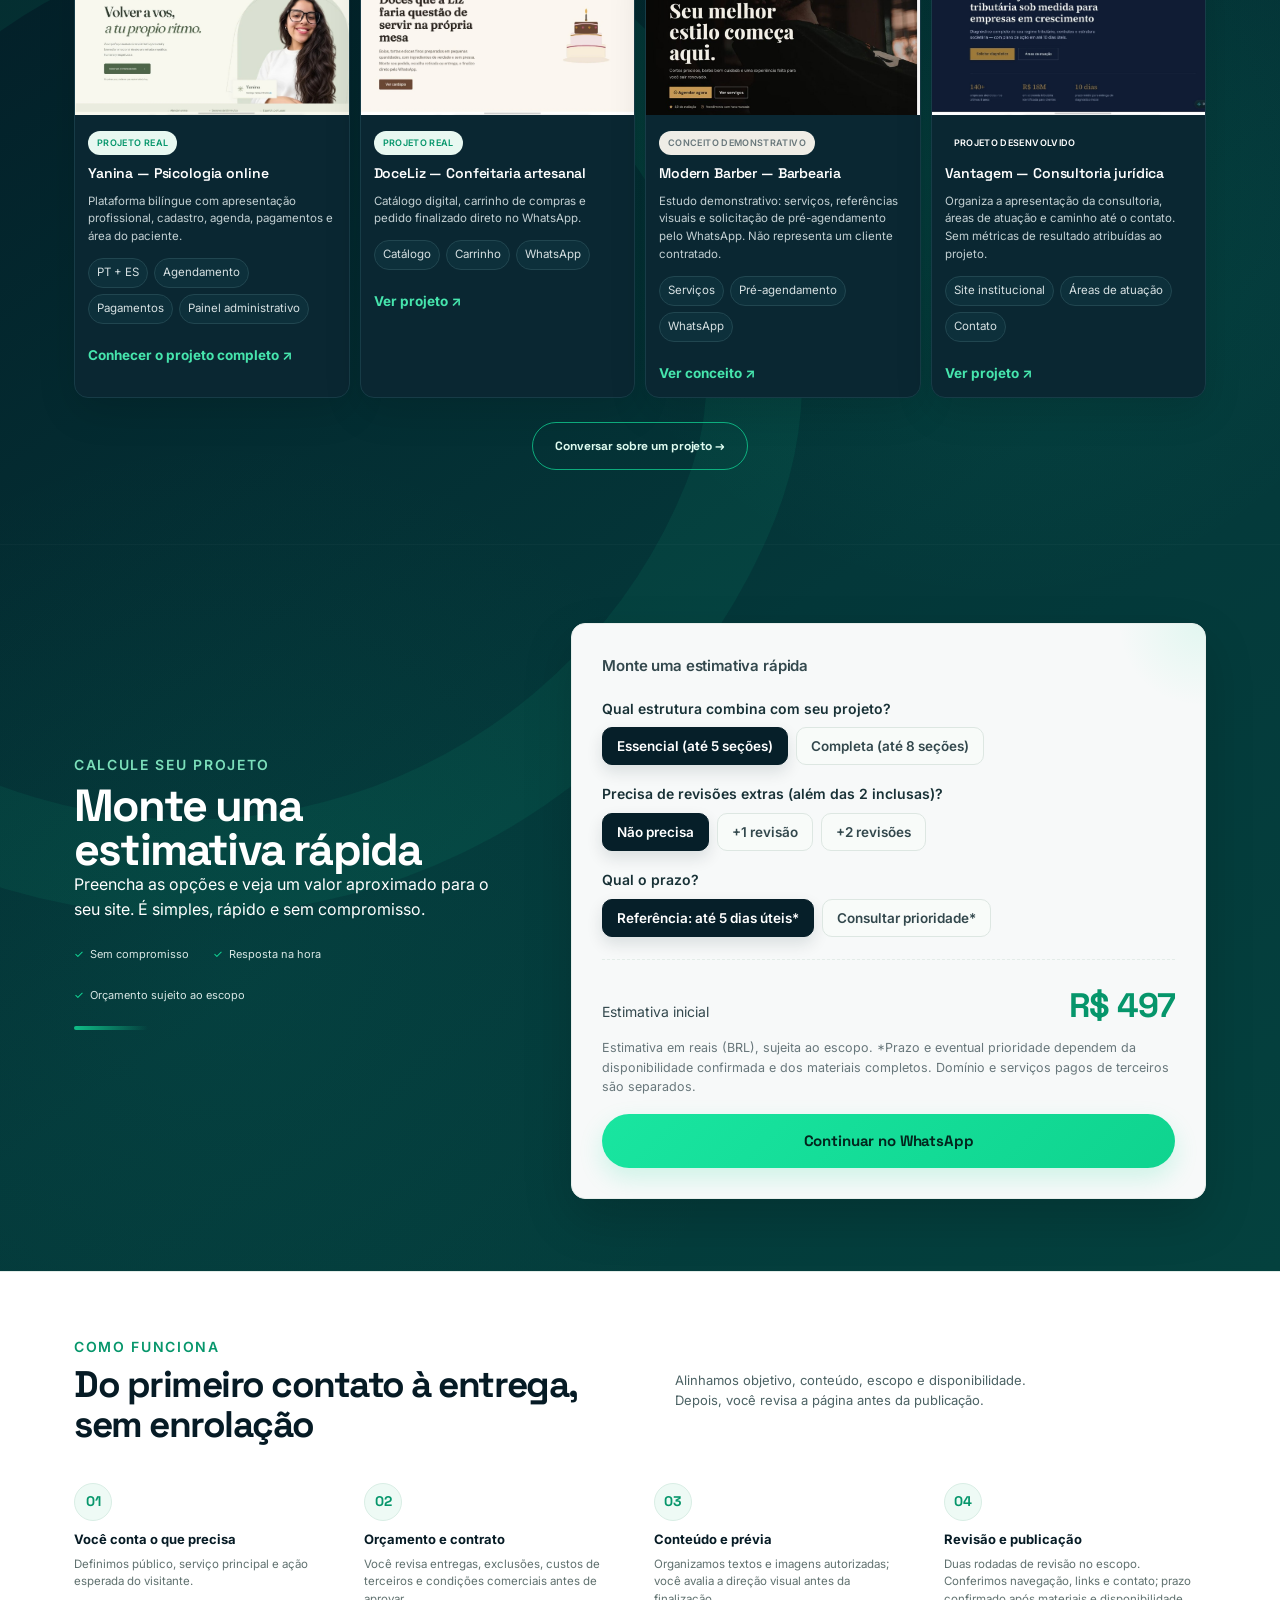
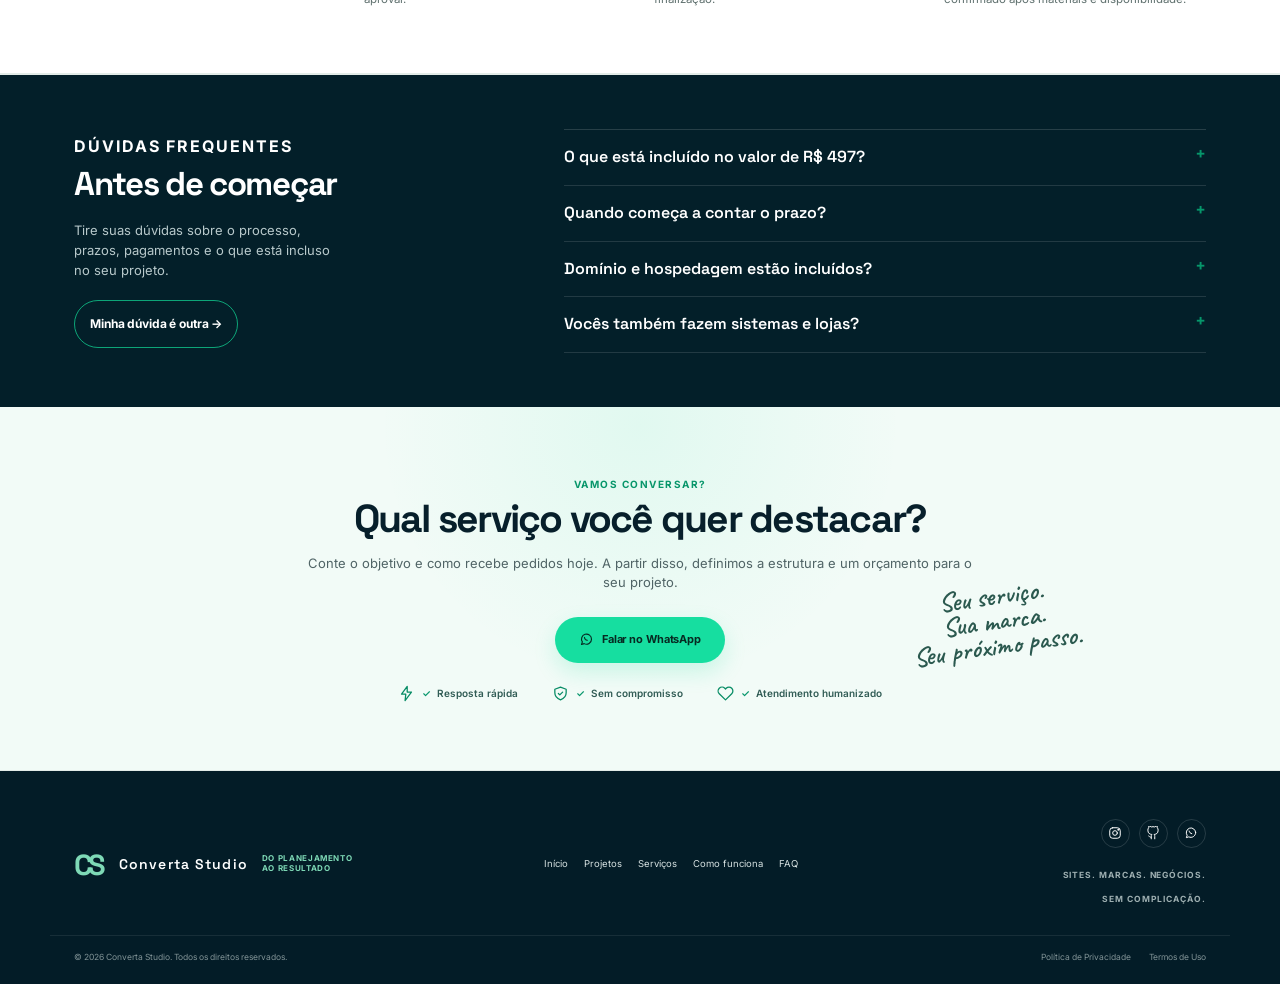
==== commit b9735d1b: "Refine commercial messaging, portfolio evidence and project delivery standards" ====
--- a/index.html
+++ b/index.html
@@ -4,27 +4,27 @@
 <meta charset="UTF-8">
 <meta name="viewport" content="width=device-width, initial-scale=1.0">
 <title>Converta Studio — Sites profissionais e landing pages</title>
-<meta name="description" content="Sites profissionais e landing pages sob medida a partir de R$ 497. Design responsivo, SEO, WhatsApp e entrega rápida pela Converta Studio.">
+<meta name="description" content="Sites profissionais e landing pages sob medida a partir de R$ 497. Serviços, localização e contato organizados, com escopo definido pela Converta Studio.">
 <meta name="robots" content="index,follow,max-image-preview:large,max-snippet:-1,max-video-preview:-1">
 <meta name="author" content="Converta Studio">
 <link rel="canonical" href="https://convertastudio.online/">
 
 <meta property="og:site_name" content="Converta Studio">
-<meta property="og:title" content="Converta Studio — Sites que viram resultados">
-<meta property="og:description" content="Sites profissionais, modernos e responsivos com foco em visibilidade, oportunidades e conversão.">
+<meta property="og:title" content="Converta Studio — Serviços claros e contato fácil">
+<meta property="og:description" content="Páginas para apresentar serviços e facilitar pedidos, orçamentos e agendamentos.">
 <meta property="og:type" content="website">
 <meta property="og:locale" content="pt_BR">
 <meta property="og:url" content="https://convertastudio.online/">
-<meta property="og:image" content="https://convertastudio.online/img/converta-hero-laptop.webp">
+<meta property="og:image" content="https://convertastudio.online/img/project-yanina.webp">
 <meta property="og:image:type" content="image/webp">
 <meta property="og:image:width" content="1536">
-<meta property="og:image:height" content="1024">
-<meta property="og:image:alt" content="Converta Studio apresentada em notebook e smartphone">
+<meta property="og:image:height" content="822">
+<meta property="og:image:alt" content="Página do projeto Yanina Psicologia">
 
 <meta name="twitter:card" content="summary_large_image">
-<meta name="twitter:title" content="Converta Studio — Sites que viram resultados">
-<meta name="twitter:description" content="Sites profissionais, modernos e responsivos com foco em resultados.">
-<meta name="twitter:image" content="https://convertastudio.online/img/converta-hero-laptop.webp">
+<meta name="twitter:title" content="Converta Studio — Serviços claros e contato fácil">
+<meta name="twitter:description" content="Páginas para apresentar serviços e facilitar o contato.">
+<meta name="twitter:image" content="https://convertastudio.online/img/project-yanina.webp">
 
 <meta name="theme-color" content="#021b24">
 <link rel="icon" href="/favicon.svg" type="image/svg+xml">
@@ -112,9 +112,9 @@
 <section class="hero" id="inicio">
   <div class="wrap hero-grid">
     <div class="hero-copy">
-      <p class="hero-kicker" data-i18n="hero_kicker">SITES QUE CONVERTEM IDEIAS EM RESULTADOS.</p>
-      <h1 data-i18n="hero_h1">Sites que viram <span class="accent">resultados.</span></h1>
-      <p class="lead" data-i18n="hero_lead">Vamos transformar sua ideia em um site profissional, moderno e focado em resultados.</p>
+      <p class="hero-kicker" data-i18n="hero_kicker">SITES PARA NEGÓCIOS DE SERVIÇOS E COMÉRCIO.</p>
+      <h1 data-i18n="hero_h1">Seu serviço claro.<br><span class="accent">O contato fácil.</span></h1>
+      <p class="lead" data-i18n="hero_lead">Páginas que apresentam seus serviços, explicam como chegar e encaminham pedidos ou agendamentos. Escopo definido antes de começar.</p>
       <div class="hero-actions">
         <a href="#investimento" class="btn hero-primary"><span data-i18n="hero_primary">Quero um orçamento</span><span class="btn-arrow">→</span></a>
         <a href="#portfolio" class="btn hero-secondary" data-i18n="hero_secondary">Ver projetos</a>
@@ -122,31 +122,31 @@
       <div class="trust">
         <div class="hero-benefit">
           <svg viewBox="0 0 24 24" aria-hidden="true"><path d="M13 2 4.8 13H11l-1 9L19.2 11H13l0-9Z"/></svg>
-          <span data-i18n="hero_benefit1">Mais<br>visibilidade</span>
+          <span data-i18n="hero_benefit1">Serviços<br>claros</span>
         </div>
         <div class="hero-benefit">
           <svg viewBox="0 0 24 24" aria-hidden="true"><path d="M4 20V13h3v7H4Zm6 0V9h3v11h-3Zm6 0V4h3v16h-3Z"/></svg>
-          <span data-i18n="hero_benefit2">Mais<br>oportunidades</span>
+          <span data-i18n="hero_benefit2">Contato<br>direto</span>
         </div>
         <div class="hero-benefit">
           <svg viewBox="0 0 24 24" aria-hidden="true"><path d="M16 21v-2a4 4 0 0 0-4-4H6a4 4 0 0 0-4 4v2"/><circle cx="9" cy="7" r="4"/><path d="M22 21v-2a4 4 0 0 0-3-3.87M16 3.13a4 4 0 0 1 0 7.75"/></svg>
-          <span data-i18n="hero_benefit3">Mais<br>clientes</span>
+          <span data-i18n="hero_benefit3">Navegação<br>no celular</span>
         </div>
         <div class="hero-benefit">
           <svg viewBox="0 0 24 24" aria-hidden="true"><path d="M8 21h8M12 17v4M7 4h10v5a5 5 0 0 1-10 0V4Z"/><path d="M7 6H4v2a4 4 0 0 0 4 4M17 6h3v2a4 4 0 0 1-4 4"/></svg>
-          <span data-i18n="hero_benefit4">Mais<br>resultados</span>
-        </div>
-      </div>
-    </div>
-    <div class="hero-showcase hero-asset-stage" aria-label="Converta Studio em diferentes dispositivos">
-      <img class="hero-device-asset" src="img/converta-hero-laptop.webp" alt="Notebook exibindo o site da Converta Studio" width="1536" height="1024" fetchpriority="high" decoding="async">
-      <div class="hero-script">Seu site<br>trabalhando<br>por você.</div>
-    </div>
-  </div>
-</section>
-<div class="client-strip" aria-label="Negócios reais que confiam">
+          <span data-i18n="hero_benefit4">Escopo<br>definido</span>
+        </div>
+      </div>
+    </div>
+    <div class="hero-showcase hero-asset-stage" aria-label="Exemplo de projeto: Yanina Psicologia">
+      <img class="hero-device-asset project-capture" src="img/project-yanina.webp" alt="Captura da página de Yanina Psicologia, projeto desenvolvido pela Converta Studio" width="1536" height="822" fetchpriority="high" decoding="async">
+
+    </div>
+  </div>
+</section>
+<div class="client-strip" aria-label="Projetos em destaque, incluindo conceito demonstrativo">
   <div class="wrap">
-    <div class="client-intro" data-i18n="clients_intro">NEGÓCIOS REAIS<br>QUE CONFIAM</div>
+    <div class="client-intro" data-i18n="clients_intro">PROJETOS<br>EM DESTAQUE</div>
 
     <div class="client-brand client-yanina">
       <span class="client-icon yanina-icon">Y.</span>
@@ -167,7 +167,7 @@
         <circle cx="8" cy="23" r="4"/><circle cx="24" cy="23" r="4"/>
         <path d="M11 20 24 6M21 20 8 6M14 17l4 0"/>
       </svg>
-      <span class="client-copy"><strong>Modern Barber</strong><small data-i18n="client_barber_sub">BARBEARIA</small></span>
+      <span class="client-copy"><strong>Modern Barber</strong><small data-i18n="client_barber_sub">CONCEITO DEMONSTRATIVO</small></span>
     </div>
 
     <div class="client-brand client-vantagem">
@@ -177,7 +177,7 @@
       <span class="client-copy"><strong>Vantagem</strong><small data-i18n="client_vantagem_sub">CONSULTORIA JURÍDICA</small></span>
     </div>
 
-    <div class="client-more" data-i18n="clients_more">+ outros...</div>
+    <div class="client-more" data-i18n="clients_more">Ver detalhes abaixo</div>
   </div>
 </div>
 
@@ -186,16 +186,16 @@
     <div class="services-copy">
       <p class="kicker" data-i18n="services_kicker">NOSSOS SERVIÇOS</p>
       <h2 data-i18n="services_h2">Sites<br>Profissionais</h2>
-      <p data-i18n="services_intro">Sites modernos, rápidos e responsivos, feitos para atrair, engajar e converter visitantes em clientes.</p>
+      <p data-i18n="services_intro">Organizamos o conteúdo e o caminho até o contato: serviços, dúvidas, localização e chamada para orçamento ou agendamento.</p>
       <ul class="service-checks">
-        <li data-i18n="service_check1">Design exclusivo</li><li data-i18n="service_check2">Otimizado para Google (SEO)</li><li data-i18n="service_check3">Adaptado para celular</li><li data-i18n="service_check4">Integração com WhatsApp</li><li data-i18n="service_check5">Foco em resultados</li>
+        <li data-i18n="service_check1">Design alinhado à sua marca</li><li data-i18n="service_check2">Títulos e metadados para busca</li><li data-i18n="service_check3">Adaptado para celular</li><li data-i18n="service_check4">Integração com WhatsApp</li><li data-i18n="service_check5">Escopo e revisões definidos</li>
       </ul>
     </div>
     <div class="solution-items">
-      <div class="solution-item"><span class="benefit-icon">ϟ</span><span class="benefit-title" data-i18n="benefit1_title">Mais visibilidade</span><span class="benefit-desc" data-i18n="benefit1_desc">Seja encontrado por mais pessoas.</span></div>
-      <div class="solution-item"><span class="benefit-icon">♙</span><span class="benefit-title" data-i18n="benefit2_title">Mais clientes</span><span class="benefit-desc" data-i18n="benefit2_desc">Transforme visitantes em oportunidades.</span></div>
-      <div class="solution-item"><span class="benefit-icon">▥</span><span class="benefit-title" data-i18n="benefit3_title">Mais credibilidade</span><span class="benefit-desc" data-i18n="benefit3_desc">Fortaleça a sua marca no digital.</span></div>
-      <div class="solution-item"><span class="benefit-icon">♡</span><span class="benefit-title" data-i18n="benefit4_title">Mais resultados</span><span class="benefit-desc" data-i18n="benefit4_desc">Um site que trabalha por você.</span></div>
+      <div class="solution-item"><span class="benefit-icon">ϟ</span><span class="benefit-title" data-i18n="benefit1_title">Informação organizada</span><span class="benefit-desc" data-i18n="benefit1_desc">Serviços e localização em uma página.</span></div>
+      <div class="solution-item"><span class="benefit-icon">♙</span><span class="benefit-title" data-i18n="benefit2_title">Contato acessível</span><span class="benefit-desc" data-i18n="benefit2_desc">Um caminho claro para pedir orçamento.</span></div>
+      <div class="solution-item"><span class="benefit-icon">▥</span><span class="benefit-title" data-i18n="benefit3_title">Identidade coerente</span><span class="benefit-desc" data-i18n="benefit3_desc">Texto e apresentação alinhados à marca.</span></div>
+      <div class="solution-item"><span class="benefit-icon">♡</span><span class="benefit-title" data-i18n="benefit4_title">Entrega verificável</span><span class="benefit-desc" data-i18n="benefit4_desc">Links, navegação e contato revisados.</span></div>
     </div>
   </div>
 </section>
@@ -203,8 +203,8 @@
 <section class="portfolio" id="portfolio">
   <div class="wrap">
     <div class="section-head portfolio-head">
-      <div><p class="kicker" data-i18n="portfolio_kicker">PROJETOS REAIS</p><h2 data-i18n="portfolio_h2">Sites que viram resultados.</h2></div>
-      <p data-i18n="portfolio_intro">Conheça alguns dos projetos desenvolvidos pela Converta Studio e veja como transformamos ideias em sites modernos, estratégicos e focados em resultados.</p>
+      <div><p class="kicker" data-i18n="portfolio_kicker">PORTFÓLIO E CONCEITOS</p><h2 data-i18n="portfolio_h2">O que cada projeto resolve.</h2></div>
+      <p data-i18n="portfolio_intro">Projetos desenvolvidos e estudos demonstrativos, identificados em cada card. Veja as funcionalidades e abra a página para conhecer a experiência.</p>
     </div>
     <div class="port-grid">
       <article class="port-card featured">
@@ -234,17 +234,17 @@
         <div class="port-body">
           <span class="port-tag tag-demo" data-i18n="tag_concept">Conceito demonstrativo</span>
           <h3 data-i18n="barber_title">Modern Barber — Barbearia</h3>
-          <p data-i18n="barber_desc">Vitrine de serviços com visual premium e fluxo de pré-agendamento pelo WhatsApp.</p>
+          <p data-i18n="barber_desc">Estudo demonstrativo: serviços, referências visuais e solicitação de pré-agendamento pelo WhatsApp. Não representa um cliente contratado.</p>
           <div class="feature-list"><span data-i18n="feat_services">Serviços</span><span data-i18n="feat_booking">Pré-agendamento</span><span>WhatsApp</span></div>
           <a href="https://patrickmf97.github.io/modern-barber/" class="port-link" target="_blank" rel="noopener" data-i18n="barber_link" data-track="portfolio-barber">Ver conceito ↗</a>
         </div>
       </article>
     <article class="port-card">
   <a href="https://poetic-beignet-407ffc.netlify.app" target="_blank" rel="noopener" class="port-preview" data-track="portfolio-vantagem"><img src="img/project-vantagem.webp" alt="Página inicial do projeto Vantagem Consultoria" width="1536" height="960" loading="lazy" decoding="async"></a>
-  <div class="port-body"><span class="port-tag tag-real">Projeto real</span><h3 data-i18n="vantagem_project_title">Vantagem — Consultoria jurídica</h3><p data-i18n="vantagem_project_desc">Presença institucional premium para consultoria jurídica e tributária, com foco em autoridade, clareza e geração de oportunidades.</p><div class="feature-list"><span data-i18n="feat_institutional">Site institucional</span><span data-i18n="feat_credibility">Credibilidade</span><span data-i18n="feat_conversion">Conversão</span></div><a class="port-link" href="https://poetic-beignet-407ffc.netlify.app" target="_blank" rel="noopener" data-i18n="vantagem_project_link">Ver projeto ↗</a></div>
+  <div class="port-body"><span class="port-tag" data-i18n="tag_developed">Projeto desenvolvido</span><h3 data-i18n="vantagem_project_title">Vantagem — Consultoria jurídica</h3><p data-i18n="vantagem_project_desc">Organiza a apresentação da consultoria, áreas de atuação e caminho até o contato. Sem métricas de resultado atribuídas ao projeto.</p><div class="feature-list"><span data-i18n="feat_institutional">Site institucional</span><span data-i18n="feat_credibility">Áreas de atuação</span><span data-i18n="feat_conversion">Contato</span></div><a class="port-link" href="https://poetic-beignet-407ffc.netlify.app" target="_blank" rel="noopener" data-i18n="vantagem_project_link">Ver projeto ↗</a></div>
 </article></div>
     <div class="portfolio-more">
-      <a href="#contato" class="portfolio-more-btn" data-i18n="portfolio_more">Ver todos os projetos →</a>
+      <a href="#contato" class="portfolio-more-btn" data-i18n="portfolio_more">Conversar sobre um projeto →</a>
     </div>
   </div>
 </section>
@@ -254,7 +254,7 @@
       <p class="kicker" data-i18n="calc_kicker">CALCULE SEU PROJETO</p>
       <h2 data-i18n="calc_section_h2">Monte uma estimativa rápida</h2>
       <p data-i18n="calc_section_intro">Preencha as opções e veja um valor aproximado para o seu site. É simples, rápido e sem compromisso.</p>
-      <div class="calc-trust"><span data-i18n="calc_trust1">Sem compromisso</span><span data-i18n="calc_trust2">Resposta na hora</span><span data-i18n="calc_trust3">Seus dados seguros</span></div>
+      <div class="calc-trust"><span data-i18n="calc_trust1">Sem compromisso</span><span data-i18n="calc_trust2">Resposta na hora</span><span data-i18n="calc_trust3">Orçamento sujeito ao escopo</span></div>
     </div>
     <div class="calc-card">
       <h3 data-i18n="calc_title">Monte uma estimativa rápida</h3>
@@ -279,8 +279,8 @@
       <div class="calc-row">
         <label data-i18n="calc_q3">Qual o prazo?</label>
         <div class="opts" data-group="prazo">
-          <button type="button" class="opt active" data-value="0" data-i18n="calc_opt3a">Padrão (5 dias úteis)</button>
-          <button type="button" class="opt" data-value="150" data-i18n="calc_opt3b">Urgente (3 dias úteis)</button>
+          <button type="button" class="opt active" data-value="0" data-i18n="calc_opt3a">Referência: até 5 dias úteis*</button>
+          <button type="button" class="opt" data-value="150" data-i18n="calc_opt3b">Consultar prioridade*</button>
         </div>
       </div>
 
@@ -288,7 +288,7 @@
         <span class="lbl" data-i18n="calc_total_label">Estimativa inicial</span>
         <span class="val" id="calc-value" aria-live="polite">R$ 497</span>
       </div>
-      <p class="calc-note" data-i18n="calc_note">Valor aproximado — o orçamento final é confirmado após entender seu projeto.</p>
+      <p class="calc-note" data-i18n="calc_note">Estimativa em reais (BRL), sujeita ao escopo. *Prazo e eventual prioridade dependem da disponibilidade confirmada e dos materiais completos. Domínio e serviços pagos de terceiros são separados.</p>
       <p class="fx-note" id="fx-note"><span class="fx-dot" id="fx-dot"></span><span id="fx-text"></span></p>
 
       <a href="https://wa.me/5521988761259" id="calc-cta" class="btn-calc" data-i18n="calc_btn" target="_blank" rel="noopener">Continuar no WhatsApp</a>
@@ -300,38 +300,38 @@
   <div class="wrap">
     <div class="section-head process-head">
       <div><p class="kicker" data-i18n="process_kicker">COMO FUNCIONA</p><h2 data-i18n="process_h2">Do primeiro contato à entrega, sem enrolação.</h2></div>
-      <p data-i18n="process_intro">Um processo simples, transparente e focado no que importa: colocar sua página no ar e gerar resultados para o seu negócio.</p>
+      <p data-i18n="process_intro">Alinhamos objetivo, conteúdo, escopo e disponibilidade. Depois, você revisa a página antes da publicação.</p>
     </div>
     <div class="steps">
       <div class="step-card">
         <div class="step-num">01</div>
         <h4 data-i18n="step1_h">Você conta o que precisa</h4>
-        <p data-i18n="step1_p">Pela calculadora acima ou direto no WhatsApp.</p>
+        <p data-i18n="step1_p">Definimos público, serviço principal e ação esperada do visitante.</p>
       </div>
       <div class="step-card">
         <div class="step-num">02</div>
         <h4 data-i18n="step2_h">Orçamento e contrato</h4>
-        <p data-i18n="step2_p">Você recebe o valor fechado e o contrato para assinatura digital.</p>
+        <p data-i18n="step2_p">Você revisa entregas, exclusões, custos de terceiros e condições comerciais antes de aprovar.</p>
       </div>
       <div class="step-card">
         <div class="step-num">03</div>
-        <h4 data-i18n="step3_h">Sinal de 50%</h4>
-        <p data-i18n="step3_p">Pagamento via Pix ou link, e o projeto entra em produção.</p>
+        <h4 data-i18n="step3_h">Conteúdo e prévia</h4>
+        <p data-i18n="step3_p">Organizamos textos e imagens autorizadas; você avalia a direção visual antes da finalização.</p>
       </div>
       <div class="step-card">
         <div class="step-num">04</div>
-        <h4 data-i18n="step4_h">Entrega em 5 dias úteis</h4>
-        <p data-i18n="step4_p">Você aprova, ajusta o que precisar e recebe os arquivos finais.</p>
+        <h4 data-i18n="step4_h">Revisão e publicação</h4>
+        <p data-i18n="step4_p">Duas rodadas de revisão no escopo. Conferimos navegação, links e contato; prazo confirmado após materiais e disponibilidade.</p>
       </div>
     </div>
   </div>
 </section>
 <section class="faq" id="faq">
   <div class="wrap faq-grid">
-    <div><p class="kicker" data-i18n="faq_kicker">DÚVIDAS FREQUENTES</p><h2 data-i18n="faq_title">Antes de começar</h2><p class="faq-intro" data-i18n="faq_intro">Tire suas dúvidas sobre o processo, prazos, pagamentos e o que está incluso no seu projeto.</p><a href="#contato" class="faq-more" data-i18n="faq_more">Ver todas as dúvidas →</a></div>
+    <div><p class="kicker" data-i18n="faq_kicker">DÚVIDAS FREQUENTES</p><h2 data-i18n="faq_title">Antes de começar</h2><p class="faq-intro" data-i18n="faq_intro">Tire suas dúvidas sobre o processo, prazos, pagamentos e o que está incluso no seu projeto.</p><a href="#contato" class="faq-more" data-i18n="faq_more">Minha dúvida é outra →</a></div>
     <div class="faq-list">
-      <details><summary data-i18n="faq_q1">O que está incluído no valor de R$ 497?</summary><p data-i18n="faq_a1">Uma landing page essencial com até 5 seções, design responsivo, publicação, duas rodadas de revisão e entrega em até 5 dias úteis.</p></details>
-      <details><summary data-i18n="faq_q2">Quando começa a contar o prazo?</summary><p data-i18n="faq_a2">Depois da confirmação do sinal e do recebimento das informações, imagens e materiais necessários para produzir a página.</p></details>
+      <details><summary data-i18n="faq_q1">O que está incluído no valor de R$ 497?</summary><p data-i18n="faq_a1">Referência para uma landing page de até 5 seções, adaptada ao celular, com publicação e duas rodadas de revisão no escopo. O orçamento final e a hospedagem são definidos antes do início. Sistemas, lojas e integrações adicionais recebem orçamento próprio.</p></details>
+      <details><summary data-i18n="faq_q2">Quando começa a contar o prazo?</summary><p data-i18n="faq_a2">O prazo de referência de até 5 dias úteis depende de escopo aprovado, materiais completos, condições comerciais alinhadas e disponibilidade confirmada por Patrick. Projetos maiores têm cronograma próprio.</p></details>
       <details><summary data-i18n="faq_q3">Domínio e hospedagem estão incluídos?</summary><p data-i18n="faq_a3">A publicação em uma hospedagem compatível é alinhada no orçamento. Domínio próprio e serviços pagos de terceiros são contratados separadamente.</p></details>
       <details><summary data-i18n="faq_q4">Vocês também fazem sistemas e lojas?</summary><p data-i18n="faq_a4">Sim. Catálogos, agendamentos, áreas de cliente, pagamentos e sistemas recebem escopo, prazo e orçamento próprios.</p></details>
     </div>
@@ -349,9 +349,9 @@
 
 
 
-<section class="cta-final" id="contato"><img class="cta-leaf cta-leaf-left" src="img/folhagem-esquerda.webp" alt="" aria-hidden="true" loading="lazy" decoding="async"><img class="cta-leaf cta-leaf-right" src="img/folhagem-direita.webp" alt="" aria-hidden="true" loading="lazy" decoding="async"><i class="organic-leaf one"></i><i class="organic-leaf two"></i>
+<section class="cta-final" id="contato">
   <div class="wrap">
-    <p class="cta-kicker" data-i18n="cta_kicker">VAMOS CONVERSAR?</p><h2 data-i18n="cta_h2">Vamos construir algo incrível juntos?</h2><p data-i18n="cta_p">Me conta o que você precisa e eu te mostro como um site profissional pode ajudar o seu negócio a crescer.</p>
+    <p class="cta-kicker" data-i18n="cta_kicker">VAMOS CONVERSAR?</p><h2 data-i18n="cta_h2">Qual serviço você quer destacar?</h2><p data-i18n="cta_p">Conte o objetivo e como recebe pedidos hoje. A partir disso, definimos a estrutura e um orçamento para o seu projeto.</p>
     <a href="https://wa.me/5521988761259" id="cta-final-link" class="btn-final" target="_blank" rel="noopener">
       <svg viewBox="0 0 24 24" aria-hidden="true"><path d="M20 11.5a8 8 0 0 1-11.7 7.1L4 20l1.4-4.1A8 8 0 1 1 20 11.5Z"/><path d="M8.8 8.7c.2 2.1 2.4 4.3 4.5 4.5"/></svg>
       <span data-i18n="cta_btn">Falar no WhatsApp</span>
@@ -361,7 +361,7 @@
       <div class="cta-proof"><svg viewBox="0 0 24 24" aria-hidden="true"><path d="M12 3 20 6v5c0 5-3.5 8.3-8 10-4.5-1.7-8-5-8-10V6l8-3Z"/><path d="m9 12 2 2 4-4"/></svg><span data-i18n="cta_proof2">Sem compromisso</span></div>
       <div class="cta-proof"><svg viewBox="0 0 24 24" aria-hidden="true"><path d="M20.8 4.6a5.5 5.5 0 0 0-7.8 0L12 5.6l-1-1a5.5 5.5 0 0 0-7.8 7.8L12 21l8.8-8.6a5.5 5.5 0 0 0 0-7.8Z"/></svg><span data-i18n="cta_proof3">Atendimento humanizado</span></div>
     </div>
-    <div class="cta-script" data-i18n="cta_script">Seu próximo<br>resultado começa<br>aqui.</div>
+    <div class="cta-script" data-i18n="cta_script">Seu serviço.<br>Sua marca.<br>Seu próximo passo.</div>
   </div>
 </section>
 
@@ -406,4 +406,4 @@
 <script src="js/main.js"></script>
 
 </body>
-</html>+</html>
--- a/css/styles.css
+++ b/css/styles.css
@@ -949,3 +949,109 @@
   .hero h1{font-size:38px!important}
   .hero-actions{grid-template-columns:1fr!important}
 }
+
+/* === Full responsive/accessibility audit pass === */
+img,svg{max-width:100%}
+img{height:auto}
+[id]{scroll-margin-top:86px}
+.sr-only{position:absolute!important;width:1px!important;height:1px!important;padding:0!important;margin:-1px!important;overflow:hidden!important;clip:rect(0,0,0,0)!important;white-space:nowrap!important;border:0!important}
+.skip-link{position:fixed;left:16px;top:10px;z-index:9999;transform:translateY(-140%);background:#fff;color:#04232b;padding:10px 14px;border-radius:8px;font-weight:700;text-decoration:none;box-shadow:0 8px 30px rgba(0,0,0,.2)}
+.skip-link:focus{transform:translateY(0)}
+a:focus-visible,button:focus-visible,summary:focus-visible{outline:3px solid #7ff2c8;outline-offset:3px}
+.mobile-menu-toggle{display:none;background:transparent;color:#fff;width:42px;height:42px;border:1px solid rgba(255,255,255,.16);border-radius:12px;align-items:center;justify-content:center}
+.mobile-menu-toggle svg{width:21px;height:21px;fill:none;stroke:currentColor;stroke-width:1.9;stroke-linecap:round}
+.mobile-menu{position:absolute;left:0;right:0;top:100%;background:rgba(2,27,36,.99);border-top:1px solid rgba(255,255,255,.08);padding:12px 18px 18px;box-shadow:0 18px 35px rgba(0,0,0,.2)}
+.mobile-menu[hidden]{display:none!important}
+.mobile-menu a{display:block;color:#e8f0f0;text-decoration:none;padding:12px 10px;border-radius:9px;font-size:14px;font-weight:600}
+.mobile-menu a:hover,.mobile-menu a:focus-visible{background:rgba(255,255,255,.06);color:var(--green)}
+.mobile-menu .mobile-menu-cta{margin-top:8px;text-align:center;background:var(--green);color:#04271f}
+body.mobile-menu-open{overflow:hidden}
+.lang-btn{display:inline-flex;align-items:center;justify-content:center;gap:5px}
+.hero-device-asset{height:auto!important}
+.port-preview img{aspect-ratio:16/10}
+.cta-leaf{pointer-events:none}
+.legal-content{overflow-wrap:anywhere}
+.legal-content a{word-break:break-word}
+
+/* Tablet tuning */
+@media(min-width:901px) and (max-width:1100px){
+  .wrap{padding-left:28px!important;padding-right:28px!important}
+  .hero-grid{grid-template-columns:minmax(390px,.88fr) minmax(500px,1.12fr)!important;gap:8px!important}
+  .hero h1{font-size:49px!important}
+  .hero-device-asset{width:640px!important;right:-105px!important}
+  .nav-links{gap:11px!important}.nav-links a{font-size:9.5px!important}
+  .client-strip .wrap{gap:10px!important}
+  .client-copy strong{font-size:16px!important}
+  .solutions-grid{gap:38px!important}
+}
+
+/* Mobile/tablet navigation and layout */
+@media(max-width:900px){
+  .mobile-menu-toggle{display:inline-flex}
+  .nav-links{display:none!important}
+  #site-header{overflow:visible!important}
+  .hero-grid,.solutions-grid,.pricing>.wrap,.process .section-head,.faq-grid{min-width:0!important}
+  .hero-copy,.hero-showcase,.services-copy,.solution-items,.section-head,.calc-card{min-width:0!important}
+  .footer-nav a,.mobile-menu a,.hero-primary,.hero-secondary,.btn-final,.btn-calc{overflow-wrap:anywhere}
+}
+@media(max-width:768px){
+  .lang-btn{font-size:10px!important;min-width:34px!important;width:34px!important;height:30px!important;padding:0!important}
+  .lang-btn .lang-code{display:none}
+  .mobile-menu-toggle{width:38px;height:38px}
+  .hero-actions{grid-template-columns:1fr 1fr!important}
+  .client-brand{min-width:0}
+  .client-copy{min-width:0}
+  .client-copy strong,.client-copy small{white-space:normal!important}
+  .calc-row label{line-height:1.35}
+  .opt{min-height:44px}
+  .legal-wrap{padding:50px 18px 70px}
+  .legal-wrap h1{font-size:36px}
+  .legal-content section{padding:20px}
+}
+@media(max-width:480px){
+  .wrap{padding-left:16px!important;padding-right:16px!important}
+  .hero h1{font-size:36px!important}
+  .hero p.lead{font-size:13.5px!important}
+  .hero-actions{grid-template-columns:1fr!important}
+  .hero-primary,.hero-secondary{min-height:46px!important}
+  .trust{grid-template-columns:repeat(2,minmax(0,1fr))!important}
+  .client-strip .wrap{grid-template-columns:1fr!important}
+  .client-intro{grid-column:1!important}
+  .client-brand{justify-content:center!important}
+  .client-more{justify-self:center!important}
+  .solution-item{padding-left:70px!important}
+  .portfolio .section-head h2{font-size:29px!important}
+  .pricing .section-head h2{font-size:33px!important}
+  .calc-card{padding:20px 15px!important}
+  .opts{display:grid!important;grid-template-columns:1fr!important}
+  .opt{width:100%!important}
+  .calc-total{gap:12px!important}
+  .calc-total .val{font-size:27px!important;white-space:nowrap}
+  .cta-final h2{font-size:29px!important}
+  .footer-nav{display:grid!important;grid-template-columns:repeat(2,auto)!important;justify-content:center!important}
+}
+@media(max-width:360px){
+  .hero h1{font-size:33px!important}
+  .hero-kicker{font-size:8px!important}
+  .brand-name{display:none!important}
+  .lang-switch{gap:0!important}
+  .lang-btn{min-width:31px!important;width:31px!important}
+  .mobile-menu-toggle{width:36px;height:36px}
+  .calc-total{align-items:flex-start!important;flex-direction:column!important}
+  .footer-nav{grid-template-columns:1fr!important}
+}
+@media(max-width:900px) and (orientation:landscape){
+  .hero{padding-top:28px!important;padding-bottom:30px!important}
+  .hero-device-asset{width:88%!important;left:6%!important}
+}
+@media(pointer:coarse){
+  a,button,summary{min-height:44px}
+}
+@media(prefers-reduced-motion:reduce){
+  html{scroll-behavior:auto!important}
+  *,*::before,*::after{animation-duration:.01ms!important;animation-iteration-count:1!important;transition-duration:.01ms!important;scroll-behavior:auto!important}
+}
+
+/* Real project capture: keep the portfolio image inside its column. */
+.hero-device-asset.project-capture{position:relative!important;width:100%!important;max-width:100%!important;right:auto!important;left:auto!important;top:auto!important;transform:none!important;margin:0!important;border-radius:12px;border:1px solid rgba(255,255,255,.18);filter:none!important;box-shadow:0 18px 45px rgba(0,0,0,.2)}
+.hero-asset-stage:has(.project-capture){min-height:0!important;display:flex;align-items:center}
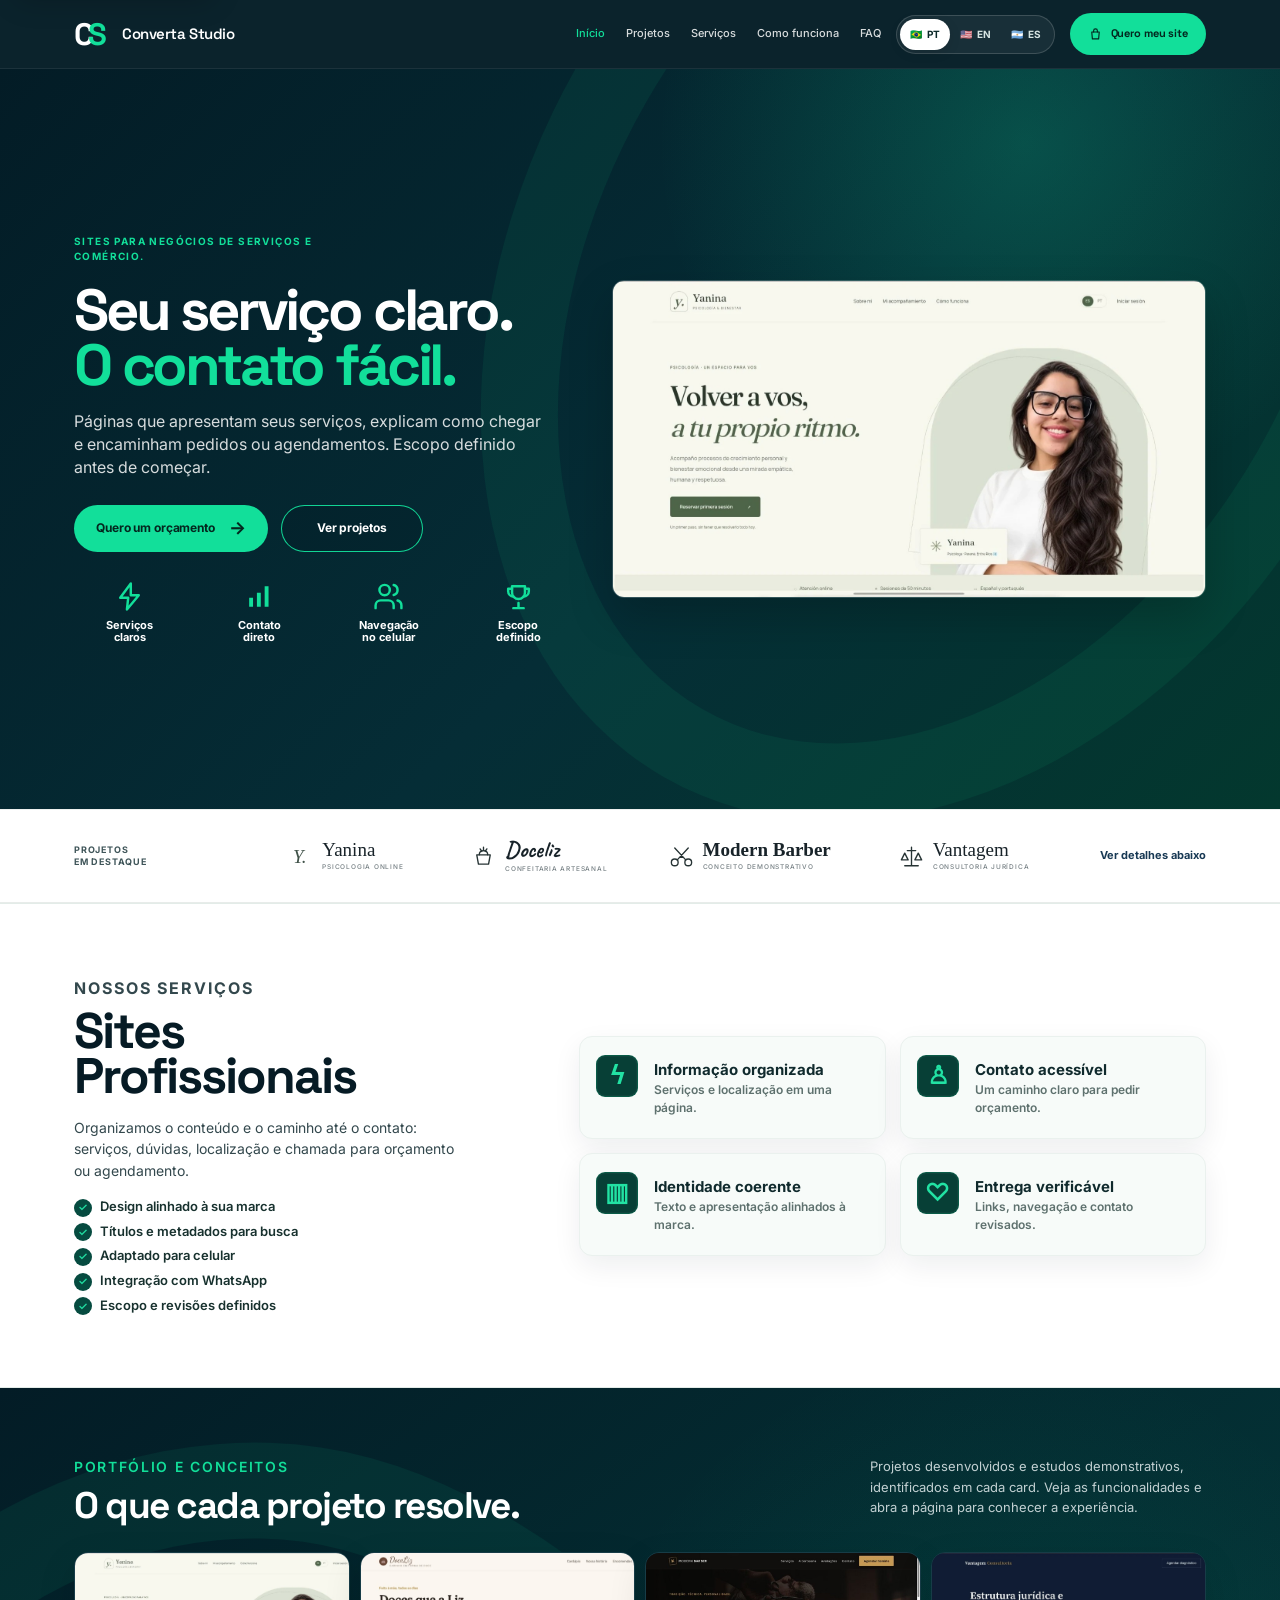
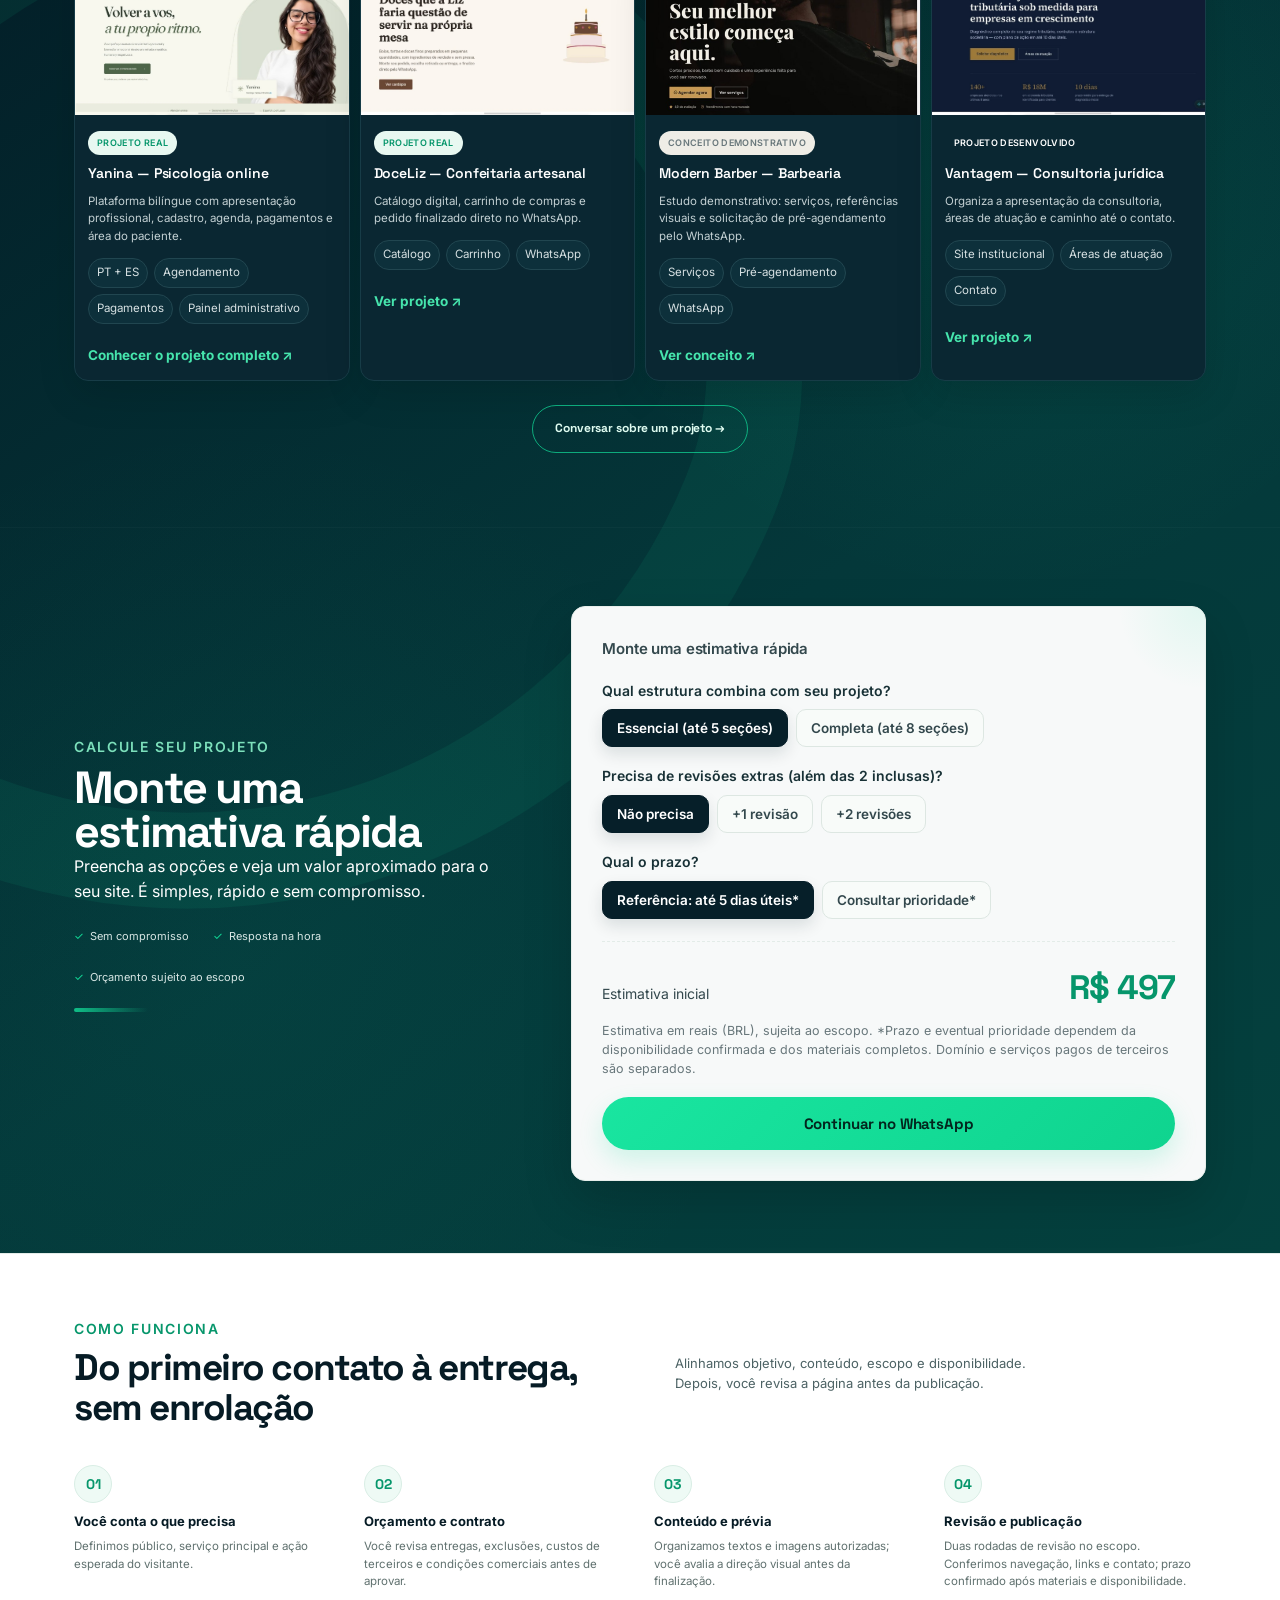
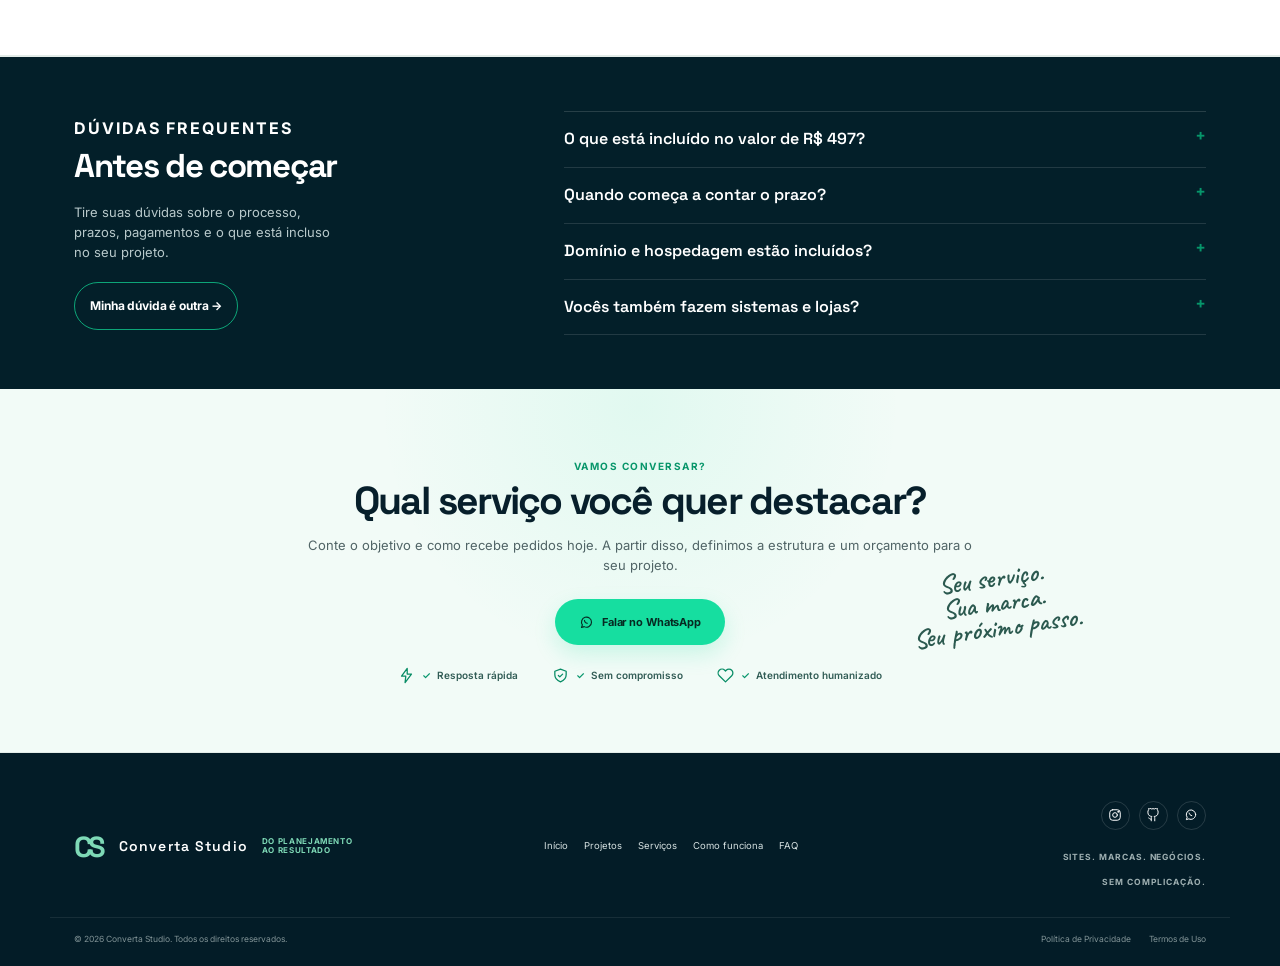
==== commit 437a4e6b: "Keep portfolio descriptions concise and label concepts clearly" ====
--- a/index.html
+++ b/index.html
@@ -234,14 +234,14 @@
         <div class="port-body">
           <span class="port-tag tag-demo" data-i18n="tag_concept">Conceito demonstrativo</span>
           <h3 data-i18n="barber_title">Modern Barber — Barbearia</h3>
-          <p data-i18n="barber_desc">Estudo demonstrativo: serviços, referências visuais e solicitação de pré-agendamento pelo WhatsApp. Não representa um cliente contratado.</p>
+          <p data-i18n="barber_desc">Estudo demonstrativo: serviços, referências visuais e solicitação de pré-agendamento pelo WhatsApp.</p>
           <div class="feature-list"><span data-i18n="feat_services">Serviços</span><span data-i18n="feat_booking">Pré-agendamento</span><span>WhatsApp</span></div>
           <a href="https://patrickmf97.github.io/modern-barber/" class="port-link" target="_blank" rel="noopener" data-i18n="barber_link" data-track="portfolio-barber">Ver conceito ↗</a>
         </div>
       </article>
     <article class="port-card">
   <a href="https://poetic-beignet-407ffc.netlify.app" target="_blank" rel="noopener" class="port-preview" data-track="portfolio-vantagem"><img src="img/project-vantagem.webp" alt="Página inicial do projeto Vantagem Consultoria" width="1536" height="960" loading="lazy" decoding="async"></a>
-  <div class="port-body"><span class="port-tag" data-i18n="tag_developed">Projeto desenvolvido</span><h3 data-i18n="vantagem_project_title">Vantagem — Consultoria jurídica</h3><p data-i18n="vantagem_project_desc">Organiza a apresentação da consultoria, áreas de atuação e caminho até o contato. Sem métricas de resultado atribuídas ao projeto.</p><div class="feature-list"><span data-i18n="feat_institutional">Site institucional</span><span data-i18n="feat_credibility">Áreas de atuação</span><span data-i18n="feat_conversion">Contato</span></div><a class="port-link" href="https://poetic-beignet-407ffc.netlify.app" target="_blank" rel="noopener" data-i18n="vantagem_project_link">Ver projeto ↗</a></div>
+  <div class="port-body"><span class="port-tag" data-i18n="tag_developed">Projeto desenvolvido</span><h3 data-i18n="vantagem_project_title">Vantagem — Consultoria jurídica</h3><p data-i18n="vantagem_project_desc">Organiza a apresentação da consultoria, áreas de atuação e caminho até o contato.</p><div class="feature-list"><span data-i18n="feat_institutional">Site institucional</span><span data-i18n="feat_credibility">Áreas de atuação</span><span data-i18n="feat_conversion">Contato</span></div><a class="port-link" href="https://poetic-beignet-407ffc.netlify.app" target="_blank" rel="noopener" data-i18n="vantagem_project_link">Ver projeto ↗</a></div>
 </article></div>
     <div class="portfolio-more">
       <a href="#contato" class="portfolio-more-btn" data-i18n="portfolio_more">Conversar sobre um projeto →</a>
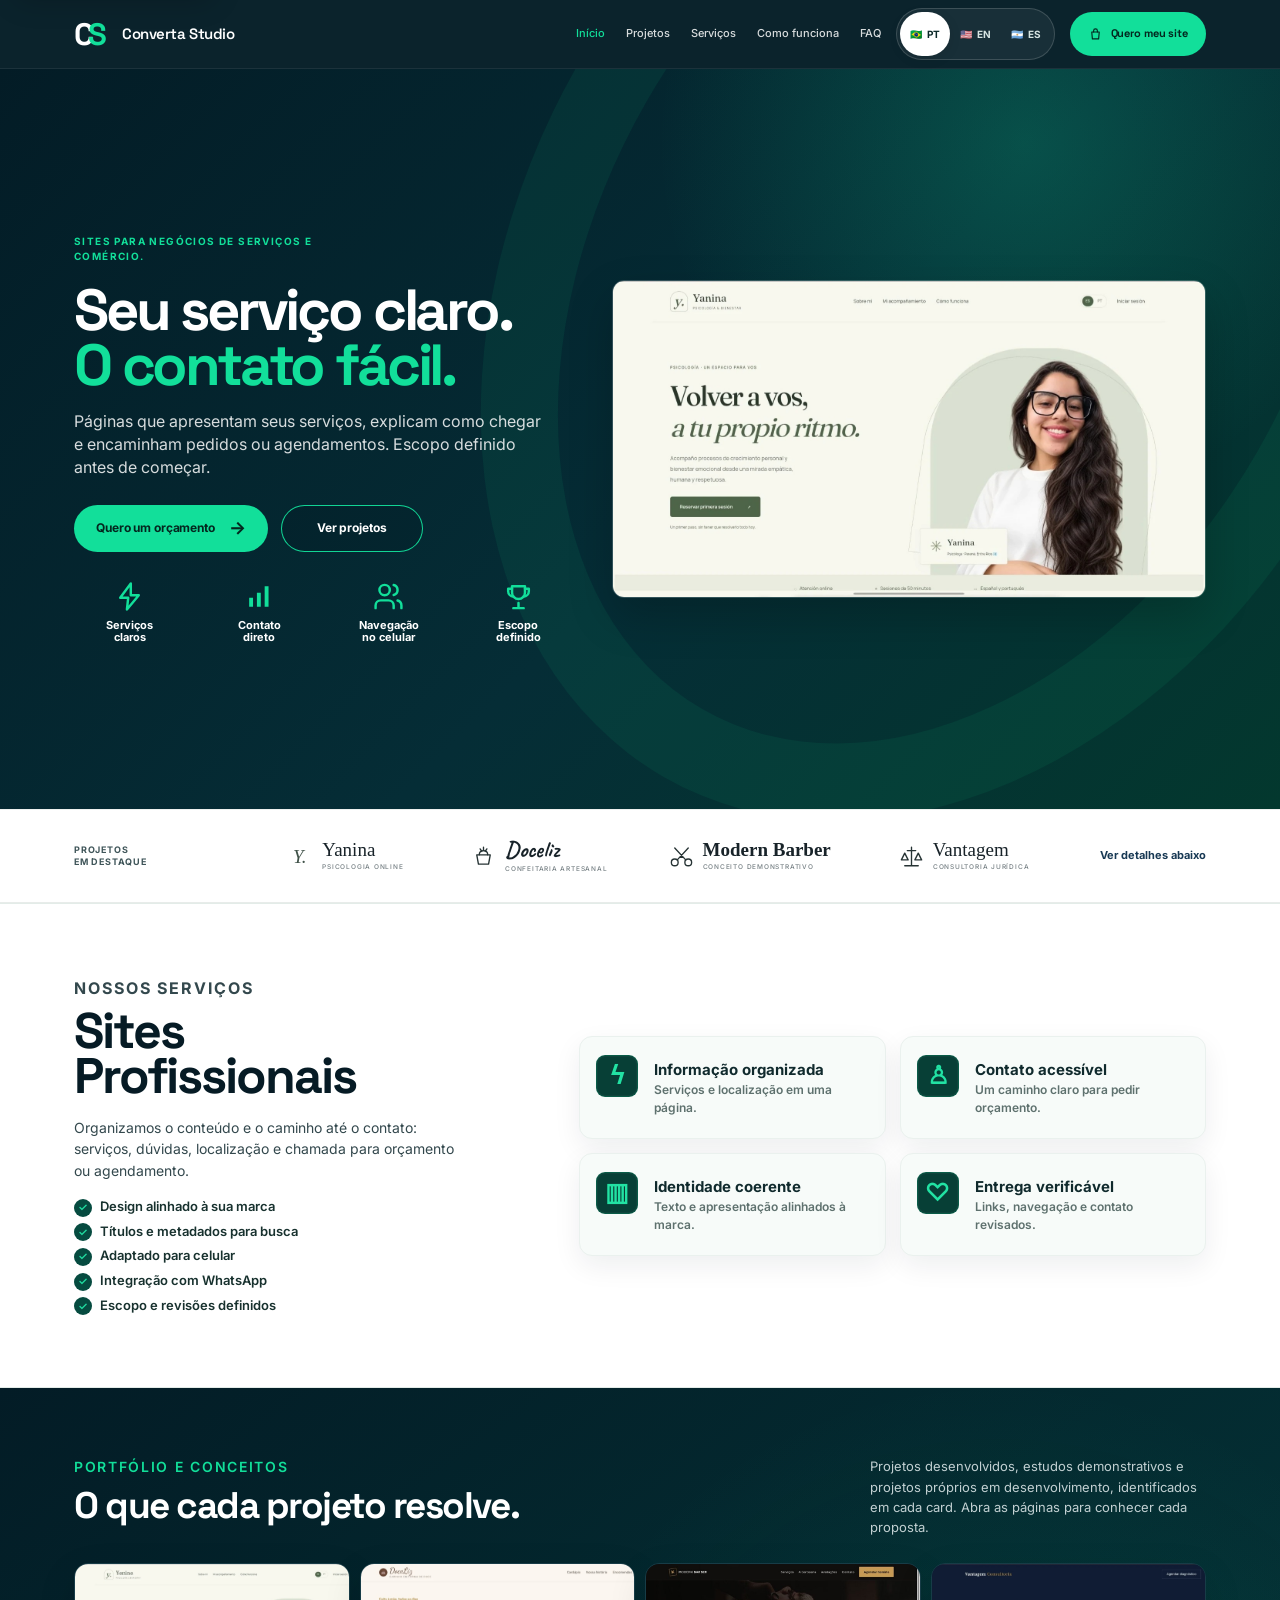
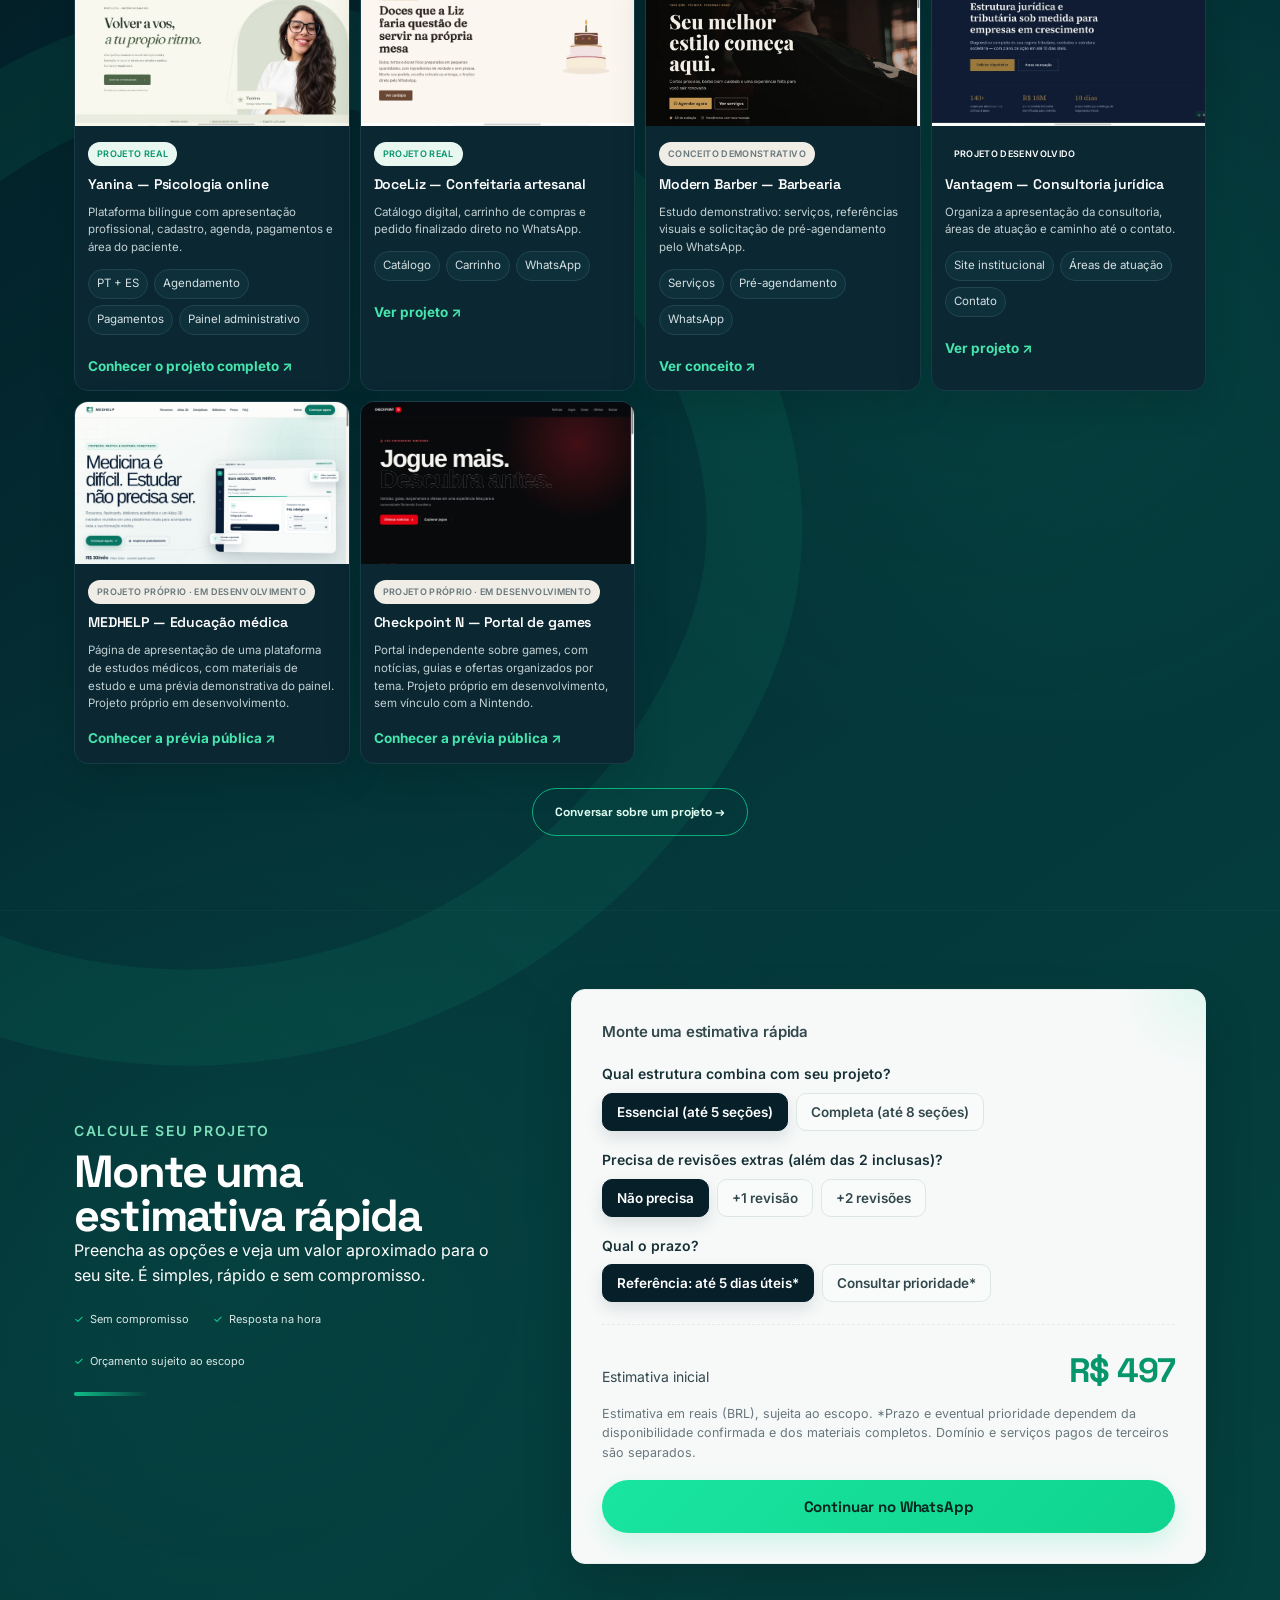
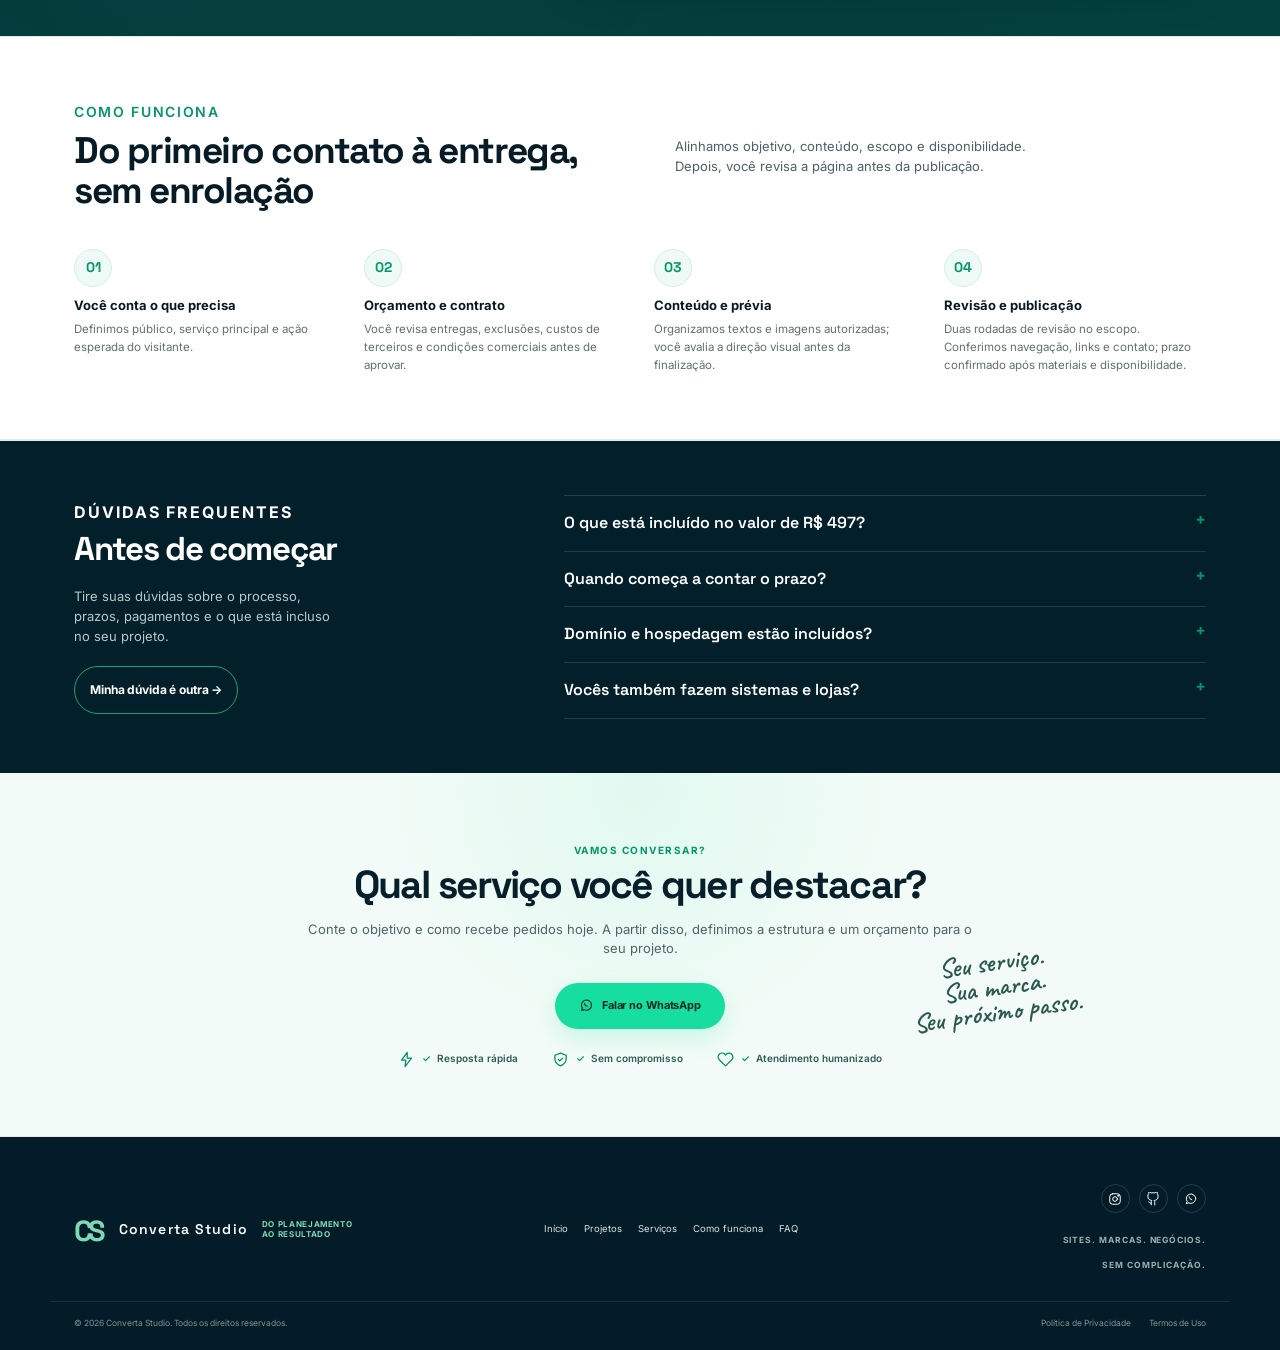
==== commit a2b061c0: "Add MEDHELP and Checkpoint N portfolio previews with real screenshots" ====
--- a/index.html
+++ b/index.html
@@ -204,7 +204,7 @@
   <div class="wrap">
     <div class="section-head portfolio-head">
       <div><p class="kicker" data-i18n="portfolio_kicker">PORTFÓLIO E CONCEITOS</p><h2 data-i18n="portfolio_h2">O que cada projeto resolve.</h2></div>
-      <p data-i18n="portfolio_intro">Projetos desenvolvidos e estudos demonstrativos, identificados em cada card. Veja as funcionalidades e abra a página para conhecer a experiência.</p>
+      <p data-i18n="portfolio_intro">Projetos desenvolvidos, estudos demonstrativos e projetos próprios em desenvolvimento, identificados em cada card. Abra as páginas para conhecer cada proposta.</p>
     </div>
     <div class="port-grid">
       <article class="port-card featured">
@@ -242,7 +242,16 @@
     <article class="port-card">
   <a href="https://poetic-beignet-407ffc.netlify.app" target="_blank" rel="noopener" class="port-preview" data-track="portfolio-vantagem"><img src="img/project-vantagem.webp" alt="Página inicial do projeto Vantagem Consultoria" width="1536" height="960" loading="lazy" decoding="async"></a>
   <div class="port-body"><span class="port-tag" data-i18n="tag_developed">Projeto desenvolvido</span><h3 data-i18n="vantagem_project_title">Vantagem — Consultoria jurídica</h3><p data-i18n="vantagem_project_desc">Organiza a apresentação da consultoria, áreas de atuação e caminho até o contato.</p><div class="feature-list"><span data-i18n="feat_institutional">Site institucional</span><span data-i18n="feat_credibility">Áreas de atuação</span><span data-i18n="feat_conversion">Contato</span></div><a class="port-link" href="https://poetic-beignet-407ffc.netlify.app" target="_blank" rel="noopener" data-i18n="vantagem_project_link">Ver projeto ↗</a></div>
-</article></div>
+</article>
+      <article class="port-card">
+        <a href="https://medhelp-web.vercel.app/" target="_blank" rel="noopener" class="port-preview" data-track="portfolio-medhelp"><img src="img/project-medhelp.jpg" alt="Página pública do MEDHELP com apresentação da plataforma de estudos médicos" width="1348" height="926" loading="lazy" decoding="async"></a>
+        <div class="port-body"><span class="port-tag tag-demo" data-i18n="tag_in_progress">Projeto próprio · Em desenvolvimento</span><h3 data-i18n="medhelp_title">MEDHELP — Educação médica</h3><p data-i18n="medhelp_desc">Página de apresentação de uma plataforma de estudos médicos, com materiais de estudo e uma prévia demonstrativa do painel. Projeto próprio em desenvolvimento.</p><a class="port-link" href="https://medhelp-web.vercel.app/" target="_blank" rel="noopener" data-i18n="project_preview_link" data-track="portfolio-medhelp-link">Conhecer a prévia pública ↗</a></div>
+      </article>
+      <article class="port-card">
+        <a href="https://checkpoint-n-production.up.railway.app/" target="_blank" rel="noopener" class="port-preview" data-track="portfolio-checkpoint"><img src="img/project-checkpoint.jpg" alt="Página pública do Checkpoint N com notícias e guias sobre games" width="1348" height="926" loading="lazy" decoding="async"></a>
+        <div class="port-body"><span class="port-tag tag-demo" data-i18n="tag_in_progress">Projeto próprio · Em desenvolvimento</span><h3 data-i18n="checkpoint_title">Checkpoint N — Portal de games</h3><p data-i18n="checkpoint_desc">Portal independente sobre games, com notícias, guias e ofertas organizados por tema. Projeto próprio em desenvolvimento, sem vínculo com a Nintendo.</p><a class="port-link" href="https://checkpoint-n-production.up.railway.app/" target="_blank" rel="noopener" data-i18n="project_preview_link" data-track="portfolio-checkpoint-link">Conhecer a prévia pública ↗</a></div>
+      </article>
+    </div>
     <div class="portfolio-more">
       <a href="#contato" class="portfolio-more-btn" data-i18n="portfolio_more">Conversar sobre um projeto →</a>
     </div>
@@ -407,3 +416,4 @@
 
 </body>
 </html>
+
--- a/css/styles.css
+++ b/css/styles.css
@@ -976,7 +976,7 @@
 /* Tablet tuning */
 @media(min-width:901px) and (max-width:1100px){
   .wrap{padding-left:28px!important;padding-right:28px!important}
-  .hero-grid{grid-template-columns:minmax(390px,.88fr) minmax(500px,1.12fr)!important;gap:8px!important}
+  .hero-grid{grid-template-columns:minmax(0,.88fr) minmax(0,1.12fr)!important;gap:24px!important}
   .hero h1{font-size:49px!important}
   .hero-device-asset{width:640px!important;right:-105px!important}
   .nav-links{gap:11px!important}.nav-links a{font-size:9.5px!important}
@@ -1044,6 +1044,22 @@
   .hero{padding-top:28px!important;padding-bottom:30px!important}
   .hero-device-asset{width:88%!important;left:6%!important}
 }
+/* Keep navigation labels centered inside their touch targets. */
+#site-header .nav-links a{
+  display:inline-flex;
+  align-items:center;
+  justify-content:center;
+  min-height:44px;
+  line-height:1.25;
+}
+#site-header .lang-btn{
+  min-height:44px!important;
+  height:44px!important;
+  line-height:1;
+}
+#site-header .nav-cta{
+  min-height:44px!important;
+}
 @media(pointer:coarse){
   a,button,summary{min-height:44px}
 }
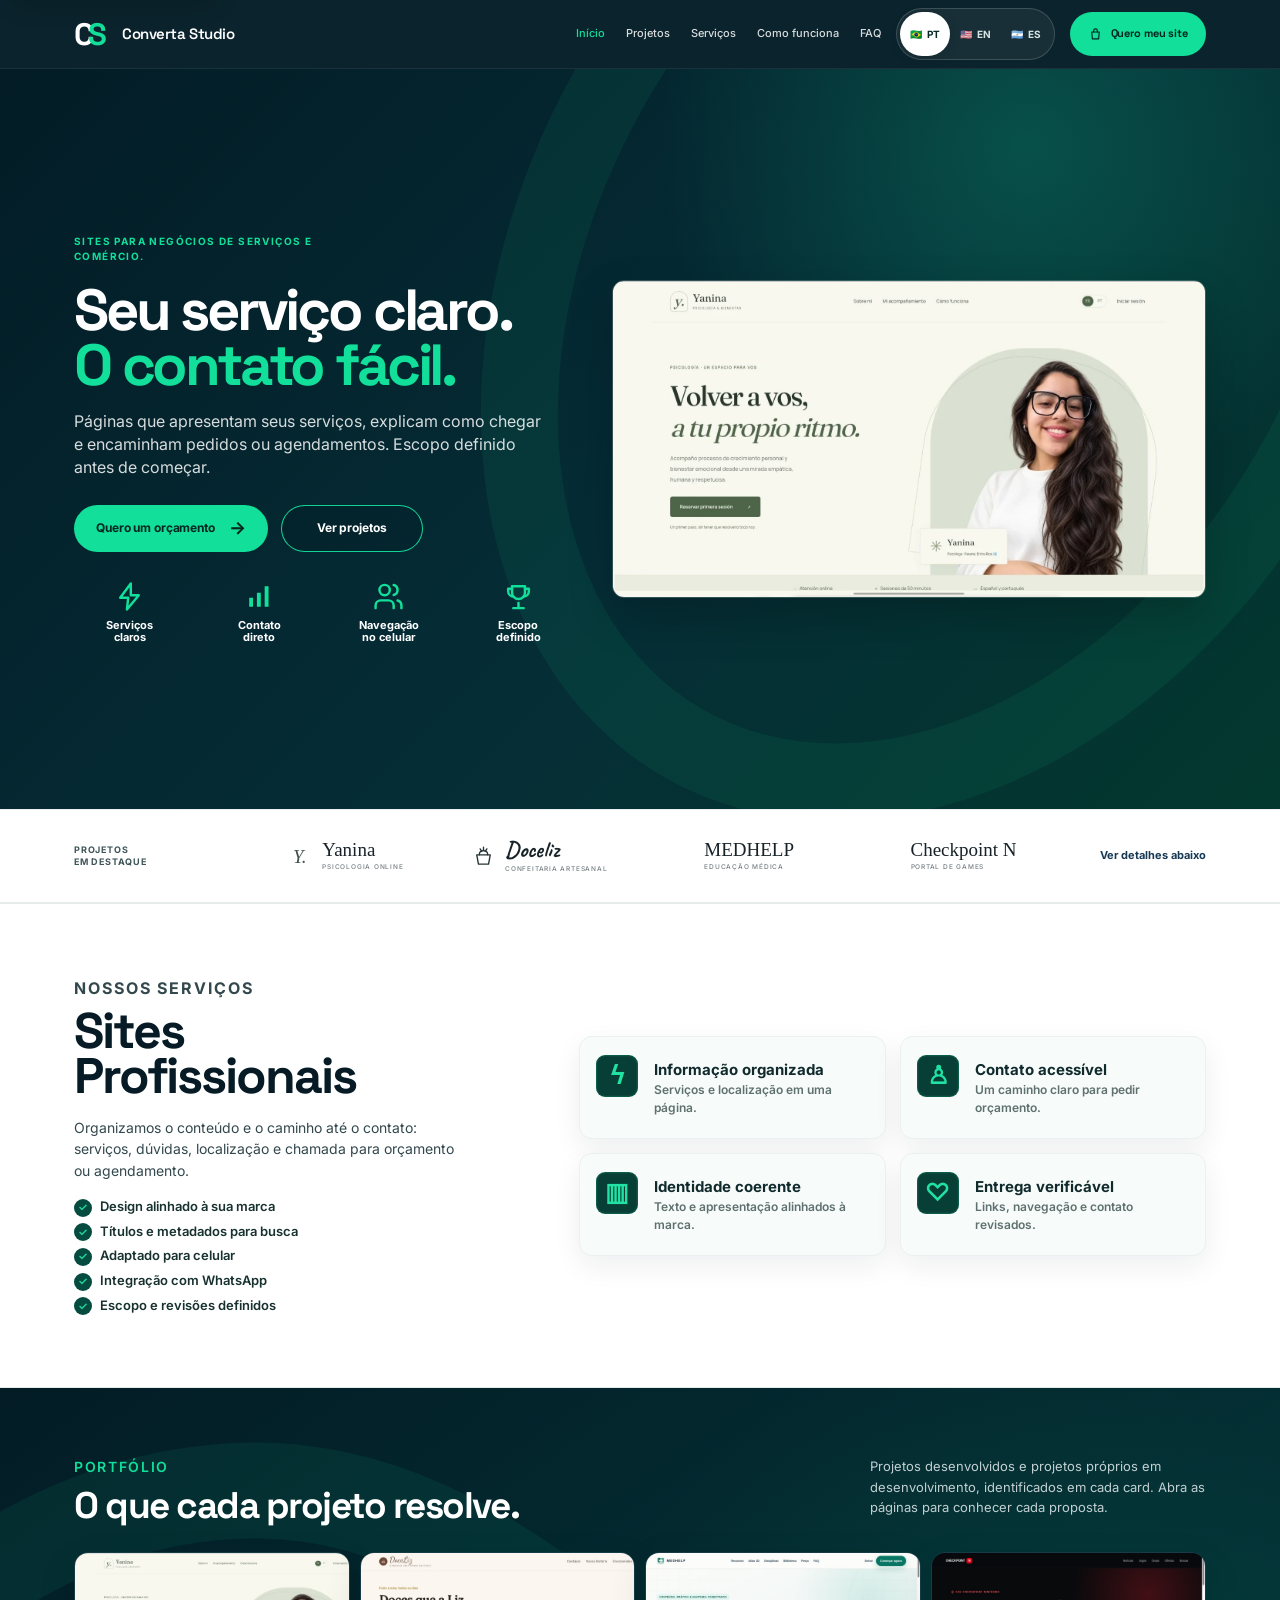
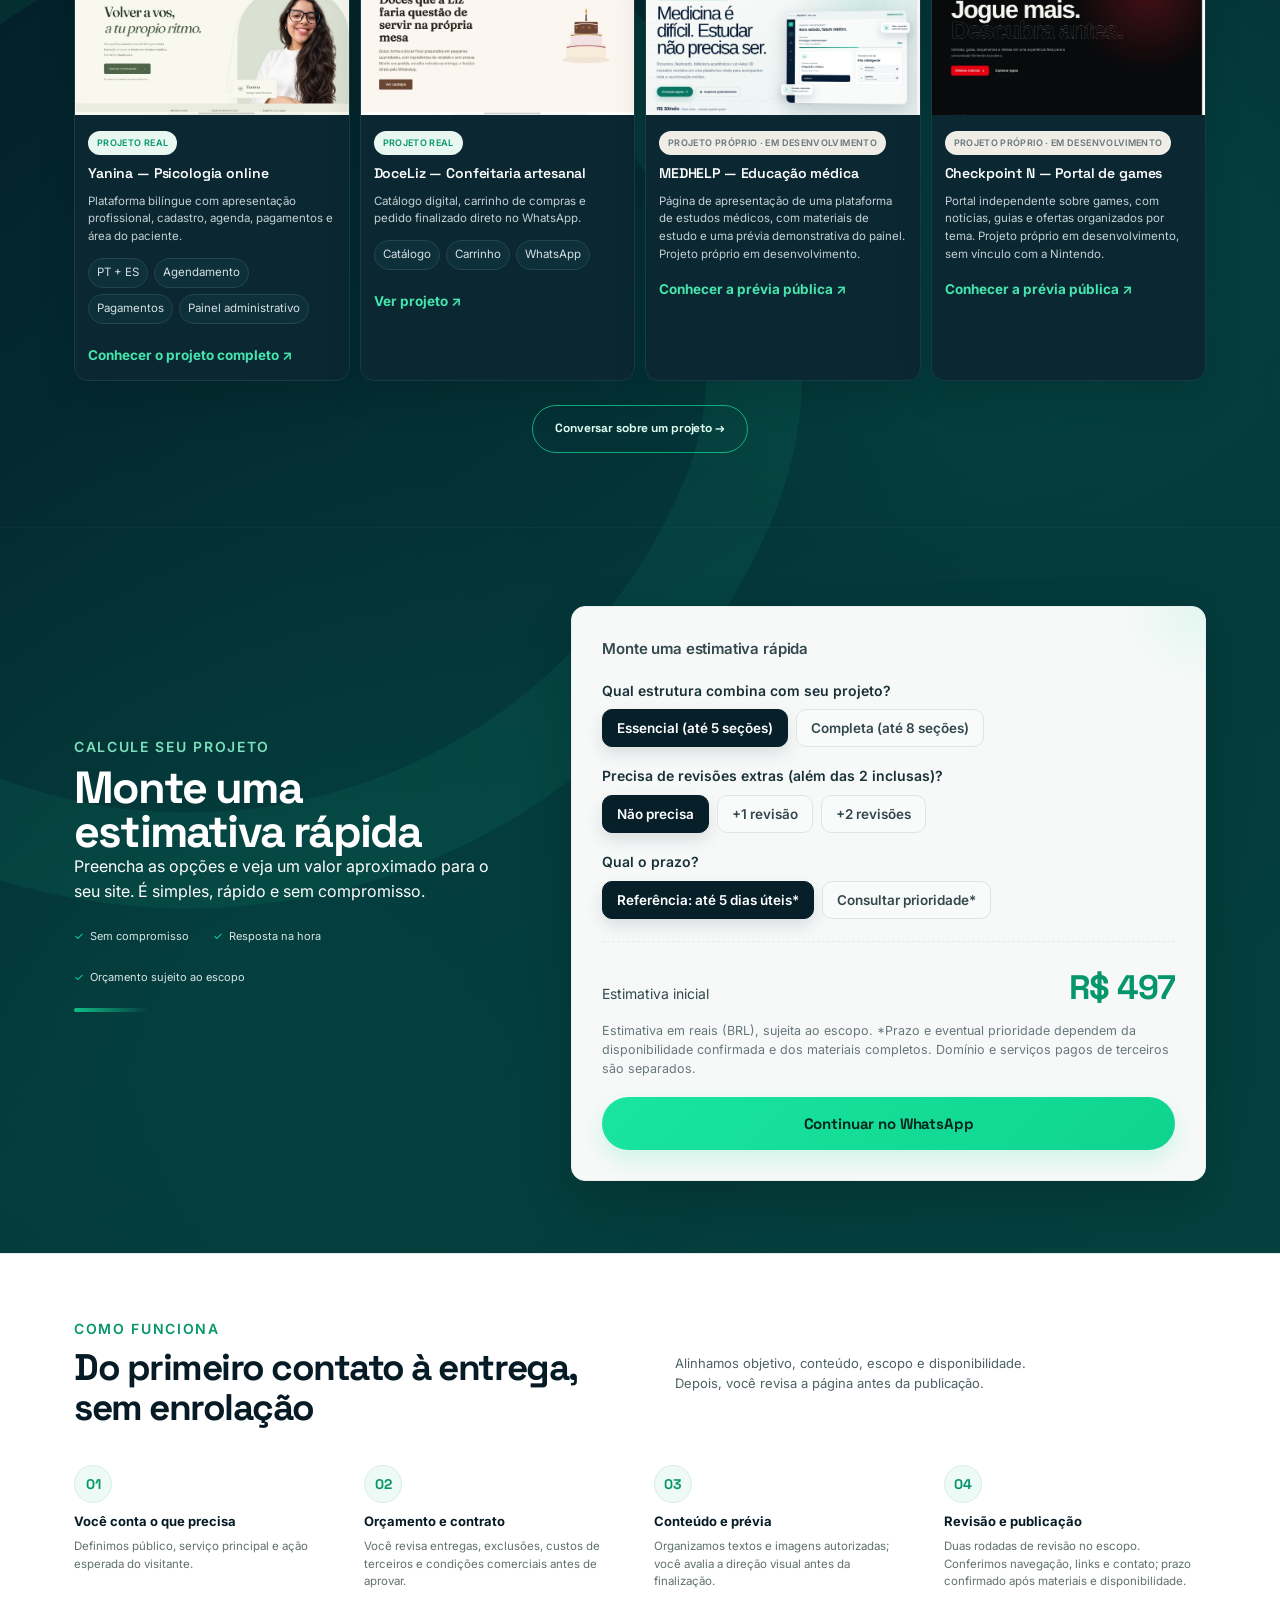
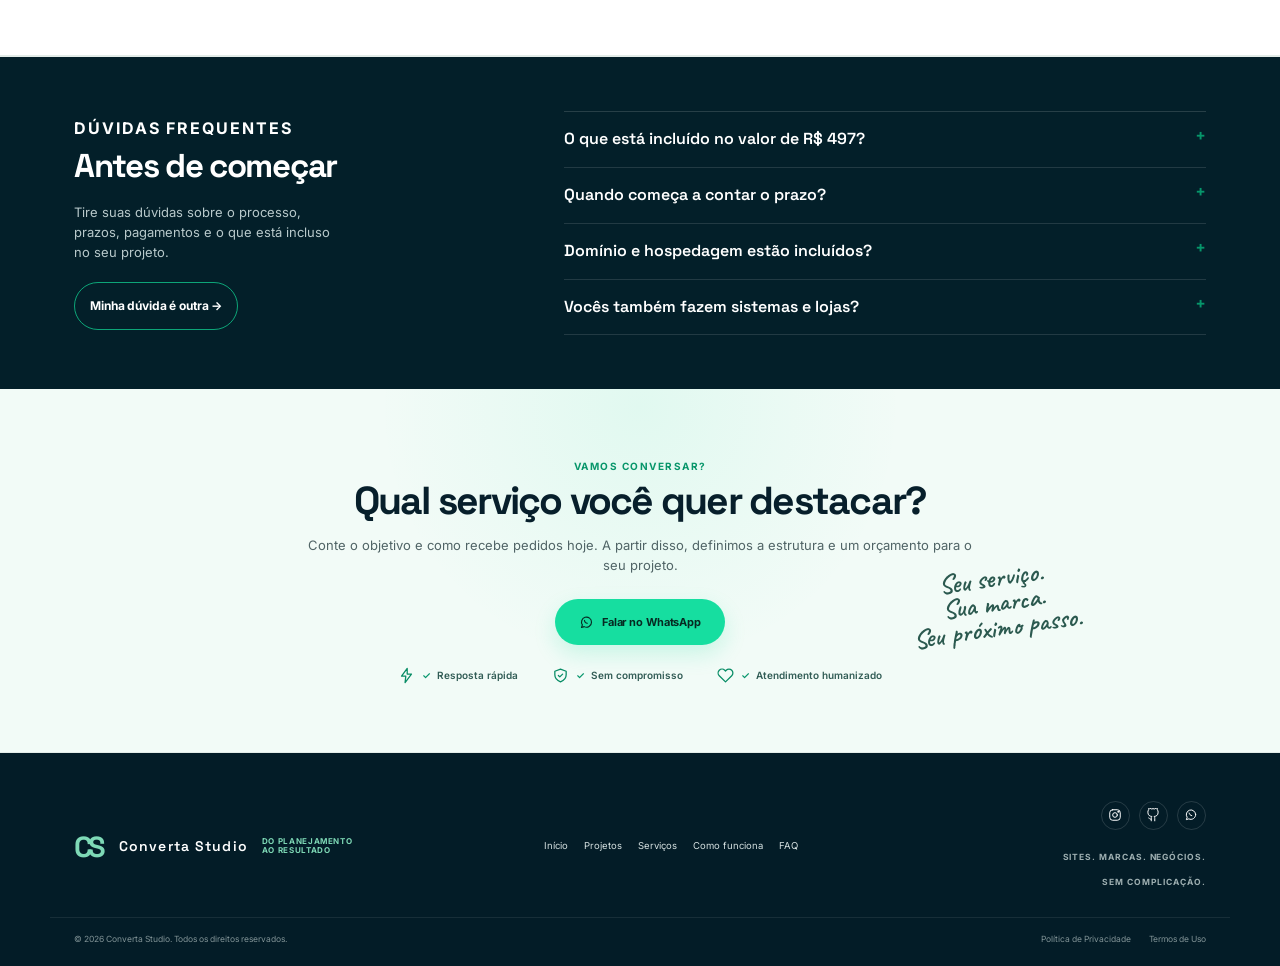
==== commit 7ad7ddcc: "Keep only Yanina, DoceLiz, MEDHELP and Checkpoint N on website" ====
--- a/index.html
+++ b/index.html
@@ -144,7 +144,7 @@
     </div>
   </div>
 </section>
-<div class="client-strip" aria-label="Projetos em destaque, incluindo conceito demonstrativo">
+<div class="client-strip" aria-label="Projetos em destaque">
   <div class="wrap">
     <div class="client-intro" data-i18n="clients_intro">PROJETOS<br>EM DESTAQUE</div>
 
@@ -162,20 +162,9 @@
       <span class="client-copy"><strong>Doceliz</strong><small data-i18n="client_doceliz_sub">CONFEITARIA ARTESANAL</small></span>
     </div>
 
-    <div class="client-brand client-barber">
-      <svg class="client-svg scissors" viewBox="0 0 32 32" aria-hidden="true">
-        <circle cx="8" cy="23" r="4"/><circle cx="24" cy="23" r="4"/>
-        <path d="M11 20 24 6M21 20 8 6M14 17l4 0"/>
-      </svg>
-      <span class="client-copy"><strong>Modern Barber</strong><small data-i18n="client_barber_sub">CONCEITO DEMONSTRATIVO</small></span>
-    </div>
-
-    <div class="client-brand client-vantagem">
-      <svg class="client-svg" viewBox="0 0 32 32" aria-hidden="true">
-        <path d="M16 5v22M8 27h16M11 9h10M8 12l-4 8h8l-4-8Zm16 0-4 8h8l-4-8Z"/>
-      </svg>
-      <span class="client-copy"><strong>Vantagem</strong><small data-i18n="client_vantagem_sub">CONSULTORIA JURÍDICA</small></span>
-    </div>
+    <div class="client-brand client-medhelp"><span class="client-copy"><strong>MEDHELP</strong><small data-i18n="client_medhelp_sub">EDUCAÇÃO MÉDICA</small></span></div>
+
+    <div class="client-brand client-checkpoint"><span class="client-copy"><strong>Checkpoint N</strong><small data-i18n="client_checkpoint_sub">PORTAL DE GAMES</small></span></div>
 
     <div class="client-more" data-i18n="clients_more">Ver detalhes abaixo</div>
   </div>
@@ -203,8 +192,8 @@
 <section class="portfolio" id="portfolio">
   <div class="wrap">
     <div class="section-head portfolio-head">
-      <div><p class="kicker" data-i18n="portfolio_kicker">PORTFÓLIO E CONCEITOS</p><h2 data-i18n="portfolio_h2">O que cada projeto resolve.</h2></div>
-      <p data-i18n="portfolio_intro">Projetos desenvolvidos, estudos demonstrativos e projetos próprios em desenvolvimento, identificados em cada card. Abra as páginas para conhecer cada proposta.</p>
+      <div><p class="kicker" data-i18n="portfolio_kicker">PORTFÓLIO</p><h2 data-i18n="portfolio_h2">O que cada projeto resolve.</h2></div>
+      <p data-i18n="portfolio_intro">Projetos desenvolvidos e projetos próprios em desenvolvimento, identificados em cada card. Abra as páginas para conhecer cada proposta.</p>
     </div>
     <div class="port-grid">
       <article class="port-card featured">
@@ -229,20 +218,8 @@
         </div>
       </article>
 
-      <article class="port-card">
-        <a href="https://patrickmf97.github.io/modern-barber/" target="_blank" rel="noopener" class="port-preview" data-track="portfolio-barber"><img src="img/modern-barber.jpg" alt="Página inicial do conceito Modern Barber" width="880" height="550" loading="lazy" decoding="async"></a>
-        <div class="port-body">
-          <span class="port-tag tag-demo" data-i18n="tag_concept">Conceito demonstrativo</span>
-          <h3 data-i18n="barber_title">Modern Barber — Barbearia</h3>
-          <p data-i18n="barber_desc">Estudo demonstrativo: serviços, referências visuais e solicitação de pré-agendamento pelo WhatsApp.</p>
-          <div class="feature-list"><span data-i18n="feat_services">Serviços</span><span data-i18n="feat_booking">Pré-agendamento</span><span>WhatsApp</span></div>
-          <a href="https://patrickmf97.github.io/modern-barber/" class="port-link" target="_blank" rel="noopener" data-i18n="barber_link" data-track="portfolio-barber">Ver conceito ↗</a>
-        </div>
-      </article>
-    <article class="port-card">
-  <a href="https://poetic-beignet-407ffc.netlify.app" target="_blank" rel="noopener" class="port-preview" data-track="portfolio-vantagem"><img src="img/project-vantagem.webp" alt="Página inicial do projeto Vantagem Consultoria" width="1536" height="960" loading="lazy" decoding="async"></a>
-  <div class="port-body"><span class="port-tag" data-i18n="tag_developed">Projeto desenvolvido</span><h3 data-i18n="vantagem_project_title">Vantagem — Consultoria jurídica</h3><p data-i18n="vantagem_project_desc">Organiza a apresentação da consultoria, áreas de atuação e caminho até o contato.</p><div class="feature-list"><span data-i18n="feat_institutional">Site institucional</span><span data-i18n="feat_credibility">Áreas de atuação</span><span data-i18n="feat_conversion">Contato</span></div><a class="port-link" href="https://poetic-beignet-407ffc.netlify.app" target="_blank" rel="noopener" data-i18n="vantagem_project_link">Ver projeto ↗</a></div>
-</article>
+      
+    
       <article class="port-card">
         <a href="https://medhelp-web.vercel.app/" target="_blank" rel="noopener" class="port-preview" data-track="portfolio-medhelp"><img src="img/project-medhelp.jpg" alt="Página pública do MEDHELP com apresentação da plataforma de estudos médicos" width="1348" height="926" loading="lazy" decoding="async"></a>
         <div class="port-body"><span class="port-tag tag-demo" data-i18n="tag_in_progress">Projeto próprio · Em desenvolvimento</span><h3 data-i18n="medhelp_title">MEDHELP — Educação médica</h3><p data-i18n="medhelp_desc">Página de apresentação de uma plataforma de estudos médicos, com materiais de estudo e uma prévia demonstrativa do painel. Projeto próprio em desenvolvimento.</p><a class="port-link" href="https://medhelp-web.vercel.app/" target="_blank" rel="noopener" data-i18n="project_preview_link" data-track="portfolio-medhelp-link">Conhecer a prévia pública ↗</a></div>
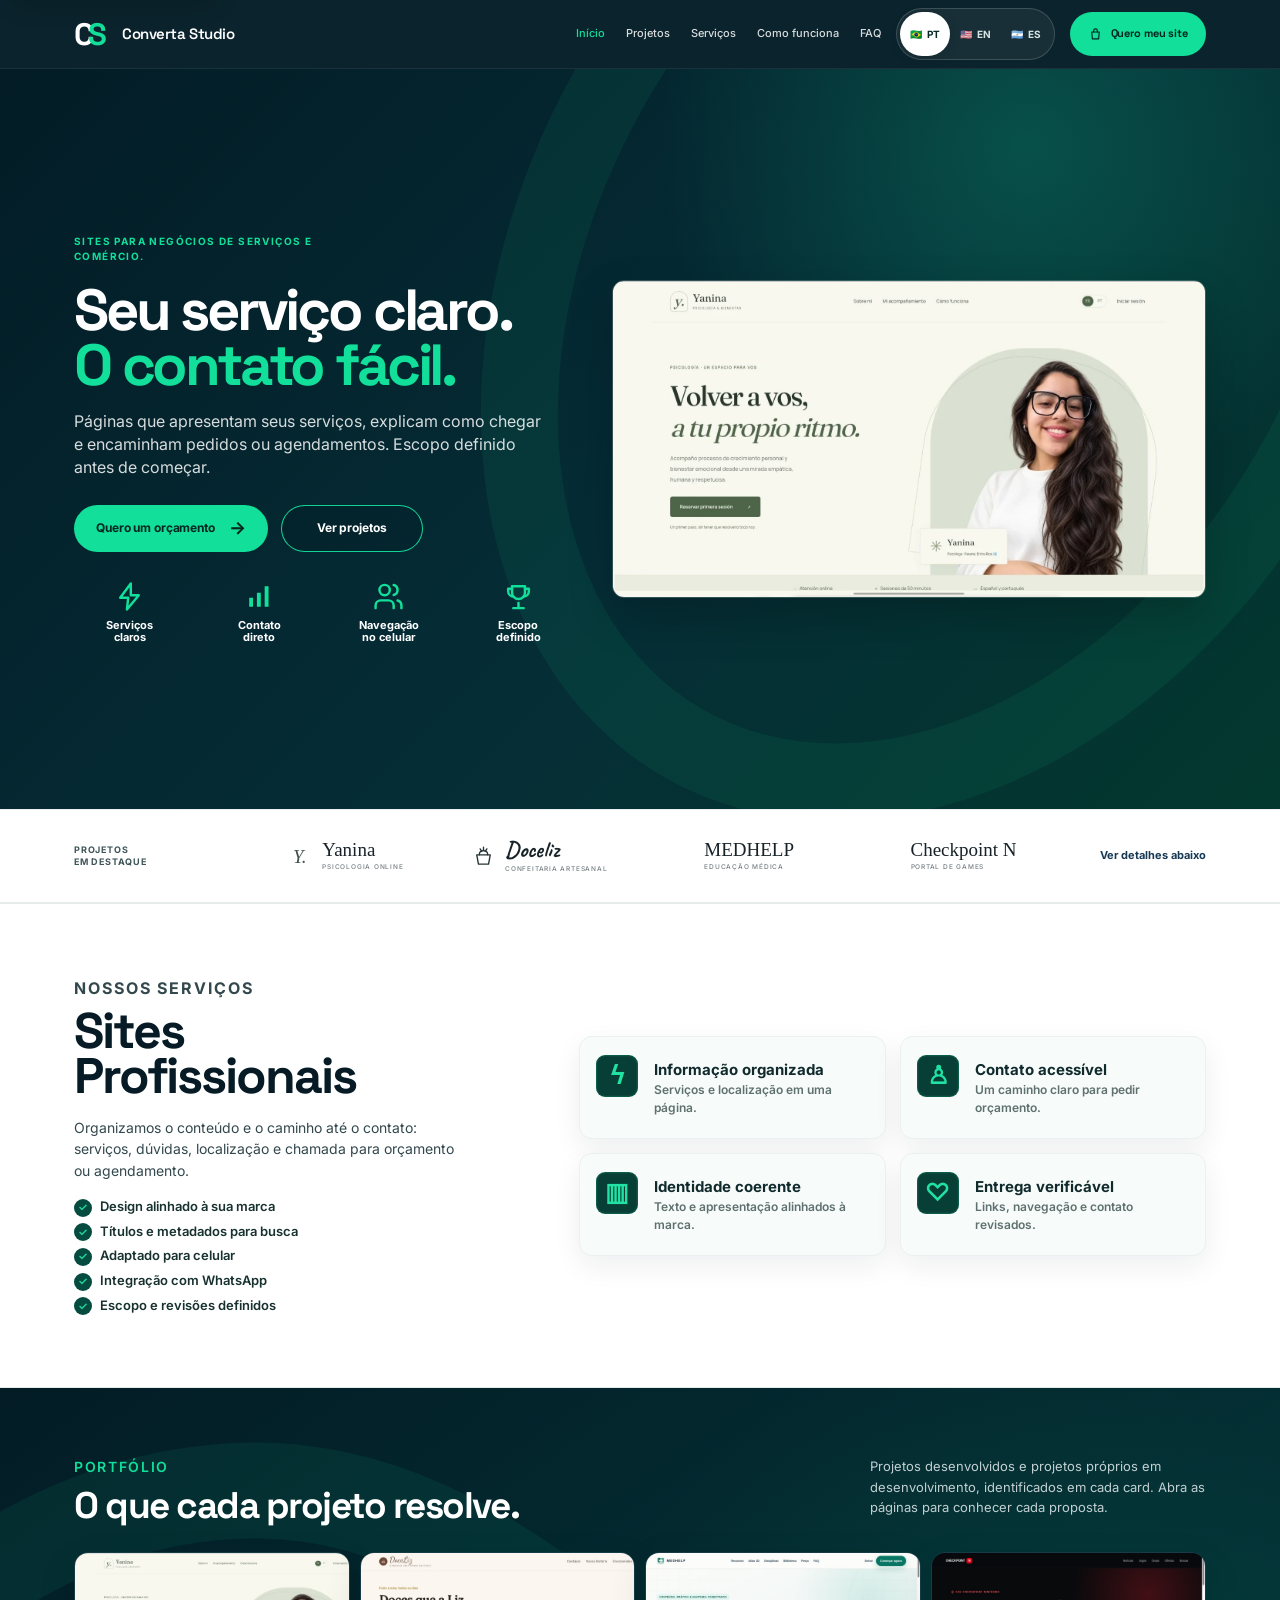
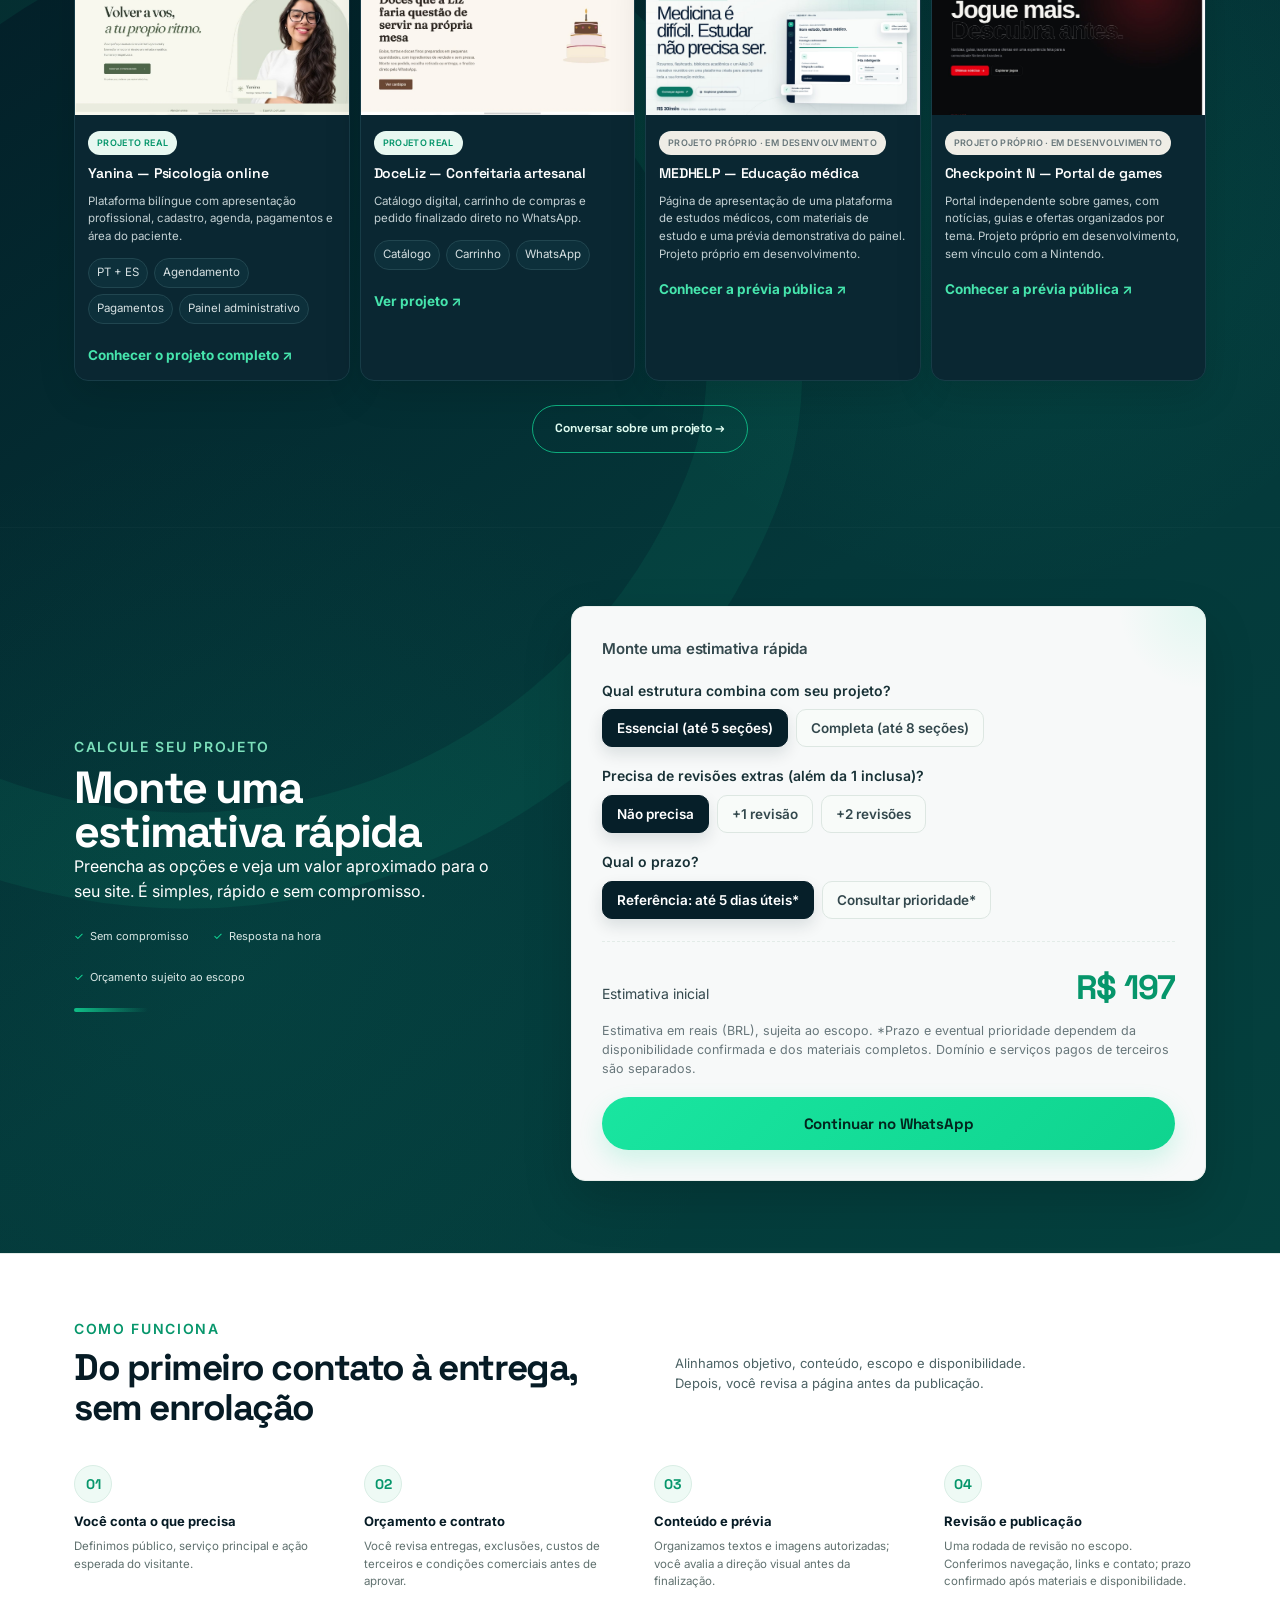
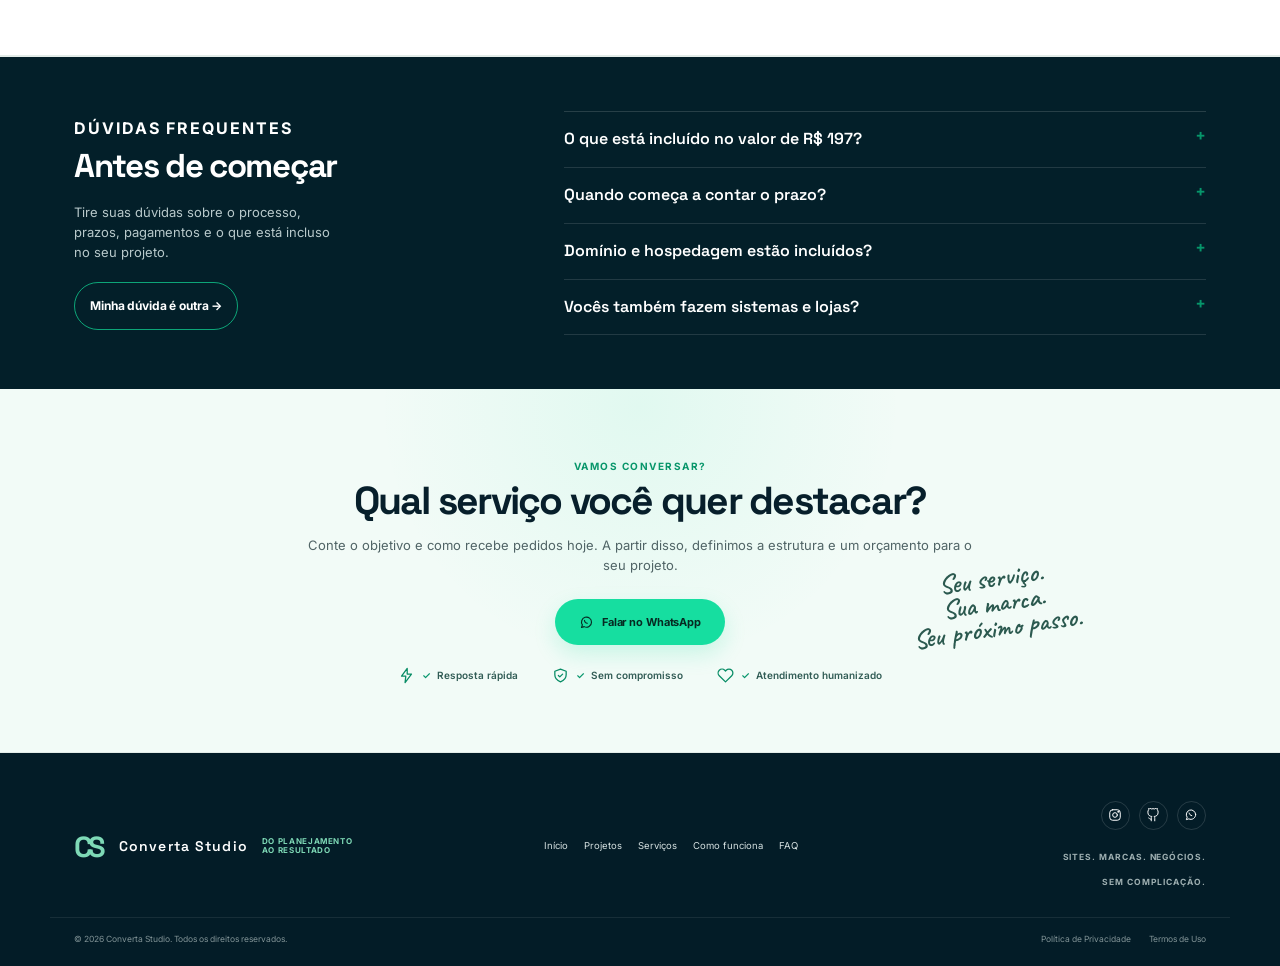
==== commit 579ea8f6: "Align site pricing with the R$197 Página Express offer The site's calculator, FAQ and meta descripti" ====
--- a/index.html
+++ b/index.html
@@ -4,7 +4,7 @@
 <meta charset="UTF-8">
 <meta name="viewport" content="width=device-width, initial-scale=1.0">
 <title>Converta Studio — Sites profissionais e landing pages</title>
-<meta name="description" content="Sites profissionais e landing pages sob medida a partir de R$ 497. Serviços, localização e contato organizados, com escopo definido pela Converta Studio.">
+<meta name="description" content="Sites profissionais e landing pages sob medida a partir de R$ 197. Serviços, localização e contato organizados, com escopo definido pela Converta Studio.">
 <meta name="robots" content="index,follow,max-image-preview:large,max-snippet:-1,max-video-preview:-1">
 <meta name="author" content="Converta Studio">
 <link rel="canonical" href="https://convertastudio.online/">
@@ -254,7 +254,7 @@
       </div>
 
       <div class="calc-row">
-        <label data-i18n="calc_q2">Precisa de revisões extras (além das 2 inclusas)?</label>
+        <label data-i18n="calc_q2">Precisa de revisões extras (além da 1 inclusa)?</label>
         <div class="opts" data-group="revisions">
           <button type="button" class="opt active" data-value="0" data-i18n="calc_opt2a">Não precisa</button>
           <button type="button" class="opt" data-value="50" data-i18n="calc_opt2b">+1 revisão</button>
@@ -272,7 +272,7 @@
 
       <div class="calc-total">
         <span class="lbl" data-i18n="calc_total_label">Estimativa inicial</span>
-        <span class="val" id="calc-value" aria-live="polite">R$ 497</span>
+        <span class="val" id="calc-value" aria-live="polite">R$ 197</span>
       </div>
       <p class="calc-note" data-i18n="calc_note">Estimativa em reais (BRL), sujeita ao escopo. *Prazo e eventual prioridade dependem da disponibilidade confirmada e dos materiais completos. Domínio e serviços pagos de terceiros são separados.</p>
       <p class="fx-note" id="fx-note"><span class="fx-dot" id="fx-dot"></span><span id="fx-text"></span></p>
@@ -307,7 +307,7 @@
       <div class="step-card">
         <div class="step-num">04</div>
         <h4 data-i18n="step4_h">Revisão e publicação</h4>
-        <p data-i18n="step4_p">Duas rodadas de revisão no escopo. Conferimos navegação, links e contato; prazo confirmado após materiais e disponibilidade.</p>
+        <p data-i18n="step4_p">Uma rodada de revisão no escopo. Conferimos navegação, links e contato; prazo confirmado após materiais e disponibilidade.</p>
       </div>
     </div>
   </div>
@@ -316,7 +316,7 @@
   <div class="wrap faq-grid">
     <div><p class="kicker" data-i18n="faq_kicker">DÚVIDAS FREQUENTES</p><h2 data-i18n="faq_title">Antes de começar</h2><p class="faq-intro" data-i18n="faq_intro">Tire suas dúvidas sobre o processo, prazos, pagamentos e o que está incluso no seu projeto.</p><a href="#contato" class="faq-more" data-i18n="faq_more">Minha dúvida é outra →</a></div>
     <div class="faq-list">
-      <details><summary data-i18n="faq_q1">O que está incluído no valor de R$ 497?</summary><p data-i18n="faq_a1">Referência para uma landing page de até 5 seções, adaptada ao celular, com publicação e duas rodadas de revisão no escopo. O orçamento final e a hospedagem são definidos antes do início. Sistemas, lojas e integrações adicionais recebem orçamento próprio.</p></details>
+      <details><summary data-i18n="faq_q1">O que está incluído no valor de R$ 197?</summary><p data-i18n="faq_a1">Referência para uma landing page de até 5 seções, adaptada ao celular, com publicação e uma rodada de revisão no escopo. O orçamento final e a hospedagem são definidos antes do início. Sistemas, lojas e integrações adicionais recebem orçamento próprio.</p></details>
       <details><summary data-i18n="faq_q2">Quando começa a contar o prazo?</summary><p data-i18n="faq_a2">O prazo de referência de até 5 dias úteis depende de escopo aprovado, materiais completos, condições comerciais alinhadas e disponibilidade confirmada por Patrick. Projetos maiores têm cronograma próprio.</p></details>
       <details><summary data-i18n="faq_q3">Domínio e hospedagem estão incluídos?</summary><p data-i18n="faq_a3">A publicação em uma hospedagem compatível é alinhada no orçamento. Domínio próprio e serviços pagos de terceiros são contratados separadamente.</p></details>
       <details><summary data-i18n="faq_q4">Vocês também fazem sistemas e lojas?</summary><p data-i18n="faq_a4">Sim. Catálogos, agendamentos, áreas de cliente, pagamentos e sistemas recebem escopo, prazo e orçamento próprios.</p></details>
